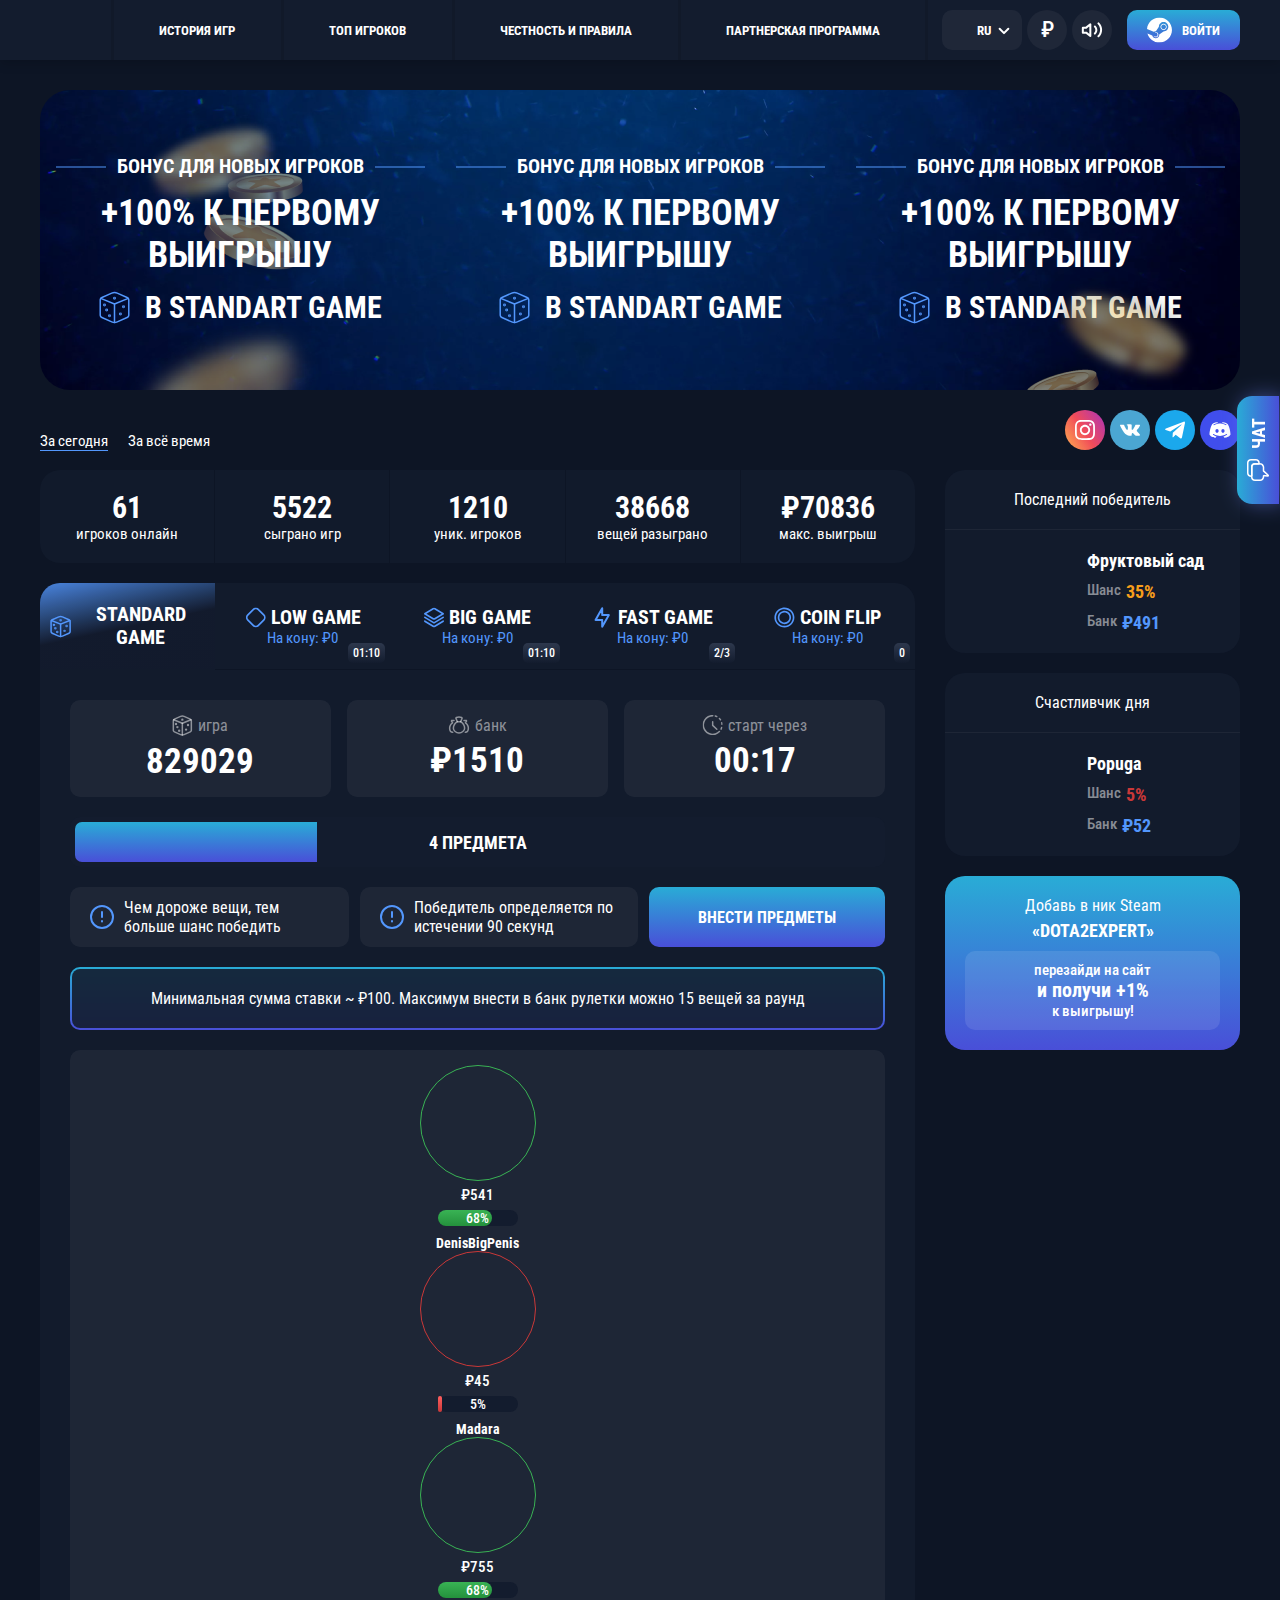
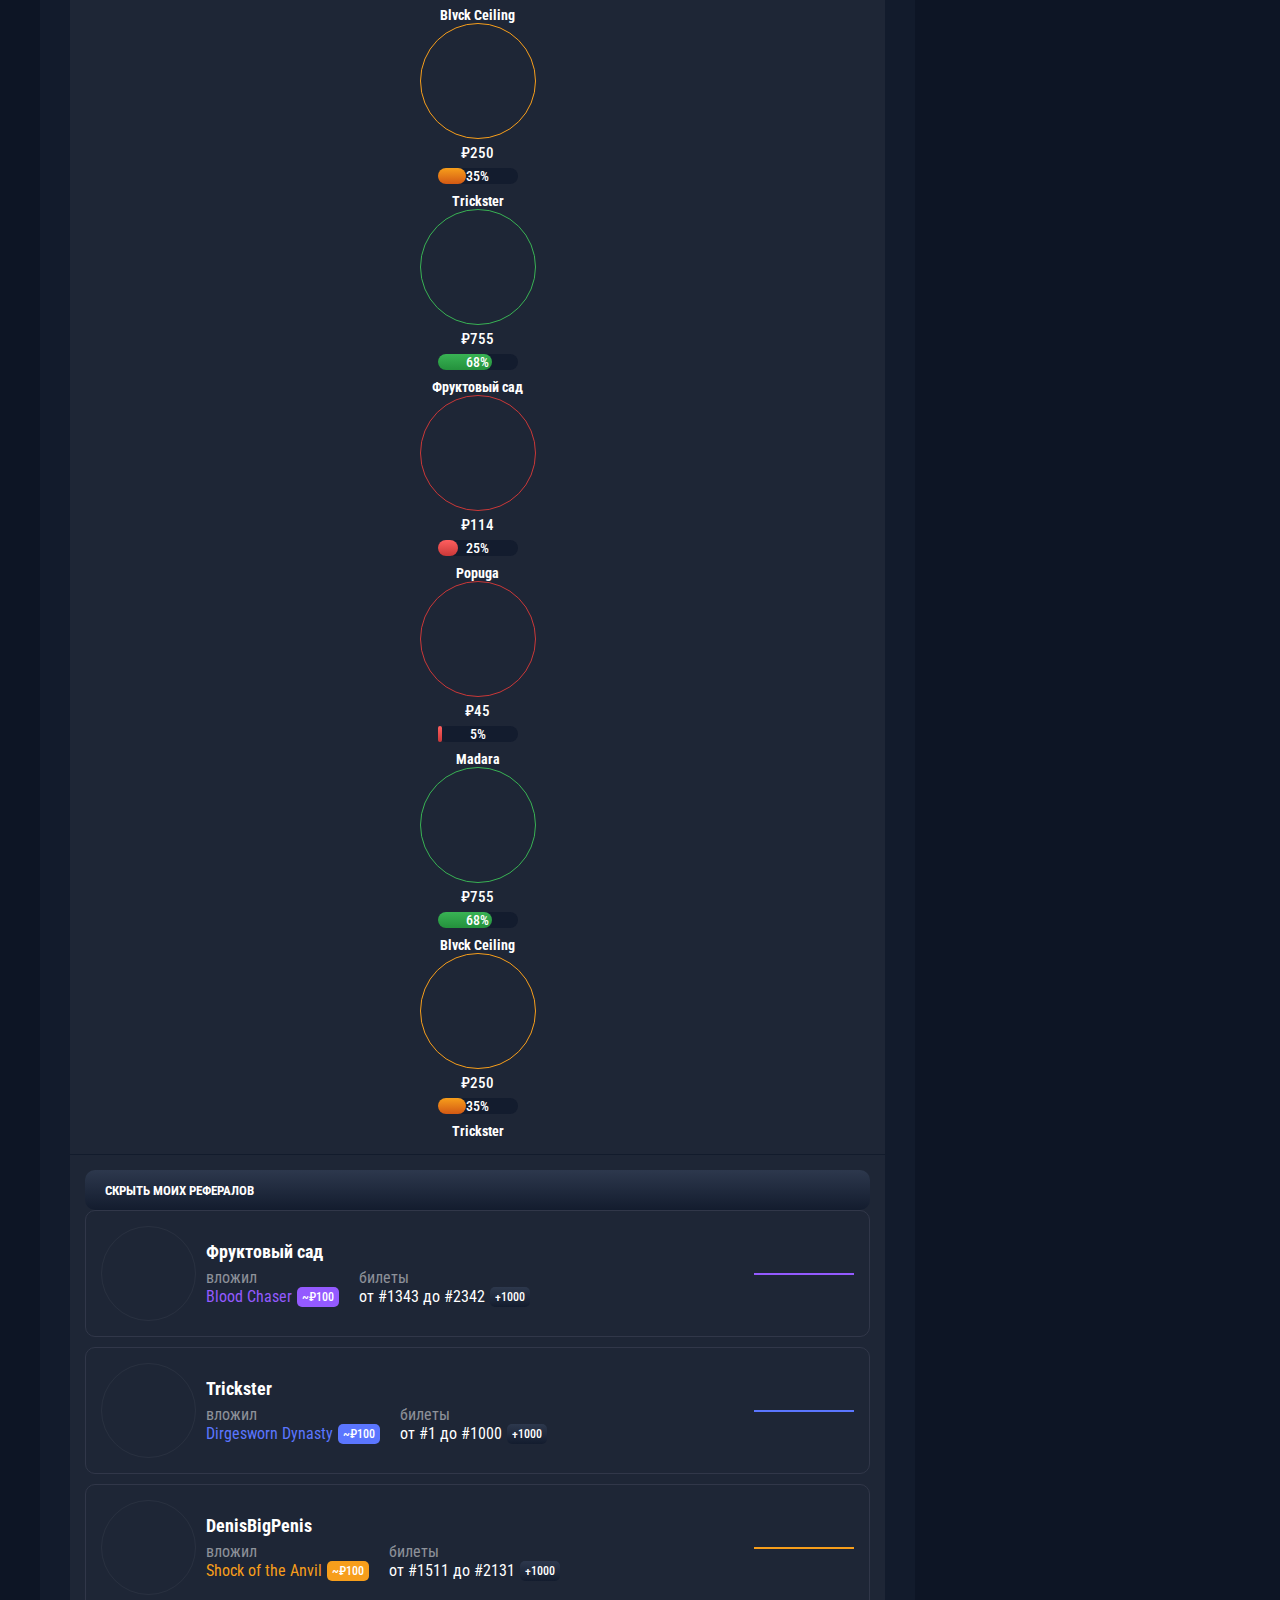
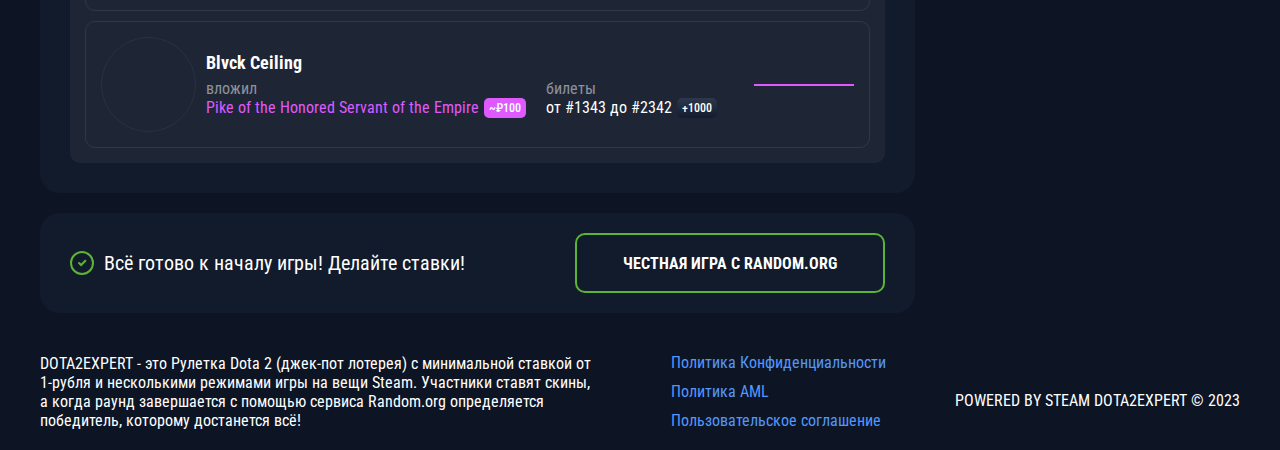
==== index.html @ d5e4cbaf "mobile version" ====
<!DOCTYPE html>
<html lang="en">
  <head>
    <meta charset="utf-8" />
    <meta name="viewport" content="width=device-width, initial-scale=1" />
    <title></title>
    <link rel="stylesheet" href="css/slick.css">
    <link rel="stylesheet" href="css/all.css">
    <script src="https://code.jquery.com/jquery-3.6.3.min.js"></script>
    <script src="js/util.js"></script>
    <script src="js/slick.min.js"></script>
    <script src="js/jquery.scrollbar.js"></script>
    <script src="js/bootstrap.modal.js"></script>
    <script src="js/main.js"></script>
  </head>
  <body>
  <header class="header">
    <div class="container">
      <button class="btn btn-burger">
        <svg class="line" width="24" height="24" viewBox="0 0 24 24" fill="none" xmlns="http://www.w3.org/2000/svg">
          <path d="M3 5H21.07" stroke="white" stroke-width="2" stroke-linecap="round" stroke-linejoin="round"/>
          <path d="M3 12H21.07" stroke="white" stroke-width="2" stroke-linecap="round" stroke-linejoin="round"/>
          <path d="M3 19H21.07" stroke="white" stroke-width="2" stroke-linecap="round" stroke-linejoin="round"/>
        </svg>
        <svg class="close" width="24" height="24" viewBox="0 0 24 24" fill="none" xmlns="http://www.w3.org/2000/svg">
          <path d="M6 6L18.7742 18.7742" stroke="#5397FD" stroke-width="2" stroke-linecap="round" stroke-linejoin="round"/>
          <path d="M6 18.7742L18.7742 5.99998" stroke="#5397FD" stroke-width="2" stroke-linecap="round" stroke-linejoin="round"/>
        </svg>
      </button>
      <a href="#" class="logo"><img src="image/logo.png" alt=""></a>
      <div class="nav-box">
        <ul class="nav">
          <li>
            <a href="history.html">
            <span>
              История игр
            </span>
            </a>
          </li>
          <li>
            <a href="top-users.html">
            <span>
              Топ игроков
            </span>
            </a>
          </li>
          <li>
            <a href="#">
            <span>
              Честность и Правила
            </span>
            </a>
          </li>
          <li>
            <a href="#">
            <span>
              Партнерская программа
            </span>
            </a>
          </li>
        </ul>
        <div class="control-box">
          <div class="drop-lang">
            <a href="#">
            <span class="lang">
              <img src="image/flag-ru.png" alt="">
            </span>
              RU
              <svg width="16" height="16" viewBox="0 0 16 16" fill="none" xmlns="http://www.w3.org/2000/svg">
                <path d="M12.3289 6.75L7.97694 11.102L3.62495 6.75" stroke="white" stroke-width="2" stroke-linecap="round" stroke-linejoin="round"/>
              </svg>
            </a>
            <ul class="lang-list">
              <li><a href="#"><img src="image/flag-en.png" alt=""></a></li>
              <li><a href="#"><img src="image/flag-pr.png" alt=""></a></li>
              <li><a href="#"><img src="image/flag-gm.png" alt=""></a></li>
              <li><a href="#"><img src="image/flag-ch.png" alt=""></a></li>
            </ul>
          </div>
          <div class="currency-box">
            <button class="btn btn-control-head currency-btn">
              ₽
            </button>
            <ul class="currency-list">
              <li>
                <button class="btn btn-control-head currency-btn">
                  $
                </button>
              </li>
              <li>
                <button class="btn btn-control-head currency-btn">
                  €
                </button>
              </li>
            </ul>
          </div>
          <button class="btn btn-control-head sound-btn">
            <svg class="off" width="22" height="20" viewBox="0 0 22 20" fill="none" xmlns="http://www.w3.org/2000/svg">
              <path d="M1.45459 7.49996H4.78792L8.95459 4.16663V15.8333L4.78792 12.5H1.45459V7.49996Z" stroke="white" stroke-width="2" stroke-linecap="round" stroke-linejoin="round"/>
              <path d="M13.1211 7.5L18.4244 12.8033" stroke="white" stroke-width="2" stroke-linecap="round" stroke-linejoin="round"/>
              <path d="M13.1211 12.8033L18.4244 7.50004" stroke="white" stroke-width="2" stroke-linecap="round" stroke-linejoin="round"/>
            </svg>
            <svg class="on" width="22" height="20" viewBox="0 0 22 20" fill="none" xmlns="http://www.w3.org/2000/svg">
              <path d="M1.83325 7.63936H5.16659L9.33325 4.30603V15.9727L5.16659 12.6394H1.83325V7.63936Z" stroke="white" stroke-width="2" stroke-linecap="round" stroke-linejoin="round"/>
              <path d="M17.4184 3.33334C18.2696 4.18454 18.9448 5.19507 19.4055 6.30722C19.8662 7.41937 20.1033 8.61136 20.1033 9.81515C20.1033 11.0189 19.8662 12.2109 19.4055 13.3231C18.9448 14.4352 18.2696 15.4458 17.4184 16.297" stroke="white" stroke-width="2" stroke-linecap="round"/>
              <path d="M13.8624 6.50269C14.3267 6.96698 14.695 7.51817 14.9463 8.1248C15.1976 8.73143 15.3269 9.38161 15.3269 10.0382C15.3269 10.6948 15.1976 11.345 14.9463 11.9516C14.695 12.5583 14.3267 13.1095 13.8624 13.5738" stroke="white" stroke-width="2" stroke-linecap="round"/>
            </svg>
          </button>
        </div>
        <div class="nav-bottom">
          <div class="panel-bar">
            <ul class="social">
              <li>
                <a href="#" class="btn btn-ico insta">
                  <svg width="20" height="20" viewBox="0 0 20 20" fill="none" xmlns="http://www.w3.org/2000/svg">
                    <g clip-path="url(#clip0_1_127)">
                      <path d="M10.0034 4.86499C7.16757 4.86499 4.87173 7.16332 4.87173 9.99666C4.87173 12.8325 7.17007 15.1283 10.0034 15.1283C12.8392 15.1283 15.1351 12.83 15.1351 9.99666C15.1351 7.16082 12.8367 4.86499 10.0034 4.86499ZM10.0034 13.3275C8.16257 13.3275 6.67257 11.8367 6.67257 9.99666C6.67257 8.15666 8.1634 6.66582 10.0034 6.66582C11.8434 6.66582 13.3342 8.15666 13.3342 9.99666C13.3351 11.8367 11.8442 13.3275 10.0034 13.3275Z" fill="white"></path>
                      <path d="M14.1229 0.064348C12.2829 -0.0214852 7.72538 -0.0173186 5.88371 0.064348C4.26538 0.140181 2.83788 0.531014 1.68705 1.68185C-0.236285 3.60518 0.00954851 6.19684 0.00954851 9.99767C0.00954851 13.8877 -0.207118 16.4193 1.68705 18.3135C3.61788 20.2435 6.24705 19.991 10.0029 19.991C13.8562 19.991 15.1862 19.9935 16.5487 19.466C18.4012 18.7468 19.7995 17.091 19.9362 14.1168C20.0229 12.276 20.0179 7.71934 19.9362 5.87768C19.7712 2.36685 17.887 0.237681 14.1229 0.064348ZM17.0354 17.041C15.7745 18.3018 14.0254 18.1893 9.97871 18.1893C5.81205 18.1893 4.14121 18.251 2.92205 17.0285C1.51788 15.631 1.77205 13.3868 1.77205 9.98434C1.77205 5.38018 1.29955 2.06435 5.92038 1.82768C6.98205 1.79018 7.29455 1.77768 9.96705 1.77768L10.0045 1.80268C14.4454 1.80268 17.9295 1.33768 18.1387 5.95768C18.1862 7.01184 18.197 7.32851 18.197 9.99684C18.1962 14.1152 18.2745 15.796 17.0354 17.041Z" fill="white"></path>
                      <path d="M15.3385 5.86165C16.0008 5.86165 16.5376 5.32476 16.5376 4.66248C16.5376 4.0002 16.0008 3.46332 15.3385 3.46332C14.6762 3.46332 14.1393 4.0002 14.1393 4.66248C14.1393 5.32476 14.6762 5.86165 15.3385 5.86165Z" fill="white"></path>
                    </g>
                    <defs>
                      <clipPath id="clip0_1_127">
                        <rect width="20" height="20" fill="white"></rect>
                      </clipPath>
                    </defs>
                  </svg>
                </a>
              </li>
              <li>
                <a href="#" class="btn btn-ico vk">
                  <svg width="20" height="12" viewBox="0 0 20 12" fill="none" xmlns="http://www.w3.org/2000/svg">
                    <path d="M19.8939 10.5998C19.8697 10.5476 19.8471 10.5043 19.8262 10.4697C19.4792 9.84471 18.8161 9.07762 17.8372 8.16818L17.8166 8.14735L17.8062 8.13714L17.7957 8.12667H17.7852C17.341 7.70319 17.0597 7.41845 16.9419 7.27267C16.7263 6.99497 16.678 6.71387 16.7959 6.42906C16.8791 6.21387 17.1917 5.75943 17.733 5.0651C18.0178 4.69713 18.2433 4.40222 18.4098 4.18002C19.6109 2.58326 20.1316 1.56291 19.9719 1.11856L19.9098 1.01473C19.8681 0.952213 19.7606 0.895024 19.5872 0.842869C19.4134 0.790822 19.1914 0.782215 18.9206 0.816901L15.9216 0.837617C15.8731 0.820402 15.8037 0.822006 15.7133 0.842869C15.623 0.863731 15.5779 0.874199 15.5779 0.874199L15.5257 0.900276L15.4843 0.931606C15.4495 0.952322 15.4114 0.988759 15.3697 1.04084C15.3282 1.09274 15.2935 1.15365 15.2658 1.22306C14.9393 2.06305 14.5681 2.84404 14.1515 3.56597C13.8946 3.99646 13.6587 4.36954 13.4432 4.68542C13.2281 5.0012 13.0476 5.23386 12.9019 5.383C12.756 5.53228 12.6244 5.65187 12.5061 5.74221C12.388 5.83259 12.2979 5.87078 12.2355 5.85681C12.173 5.84284 12.1141 5.82898 12.0583 5.81512C11.9612 5.75261 11.883 5.66759 11.8241 5.56C11.765 5.4524 11.7252 5.31698 11.7043 5.15384C11.6836 4.99059 11.6714 4.85017 11.6679 4.73211C11.6646 4.61419 11.6661 4.4474 11.6732 4.23222C11.6804 4.01692 11.6836 3.87125 11.6836 3.79488C11.6836 3.53103 11.6888 3.24469 11.6991 2.93577C11.7096 2.62685 11.7181 2.38208 11.7252 2.20176C11.7323 2.02126 11.7356 1.83029 11.7356 1.62896C11.7356 1.42763 11.7233 1.26974 11.6991 1.15515C11.6752 1.0407 11.6384 0.9296 11.59 0.821897C11.5413 0.714303 11.4701 0.631073 11.3766 0.571988C11.2829 0.512975 11.1664 0.466145 11.0277 0.43135C10.6598 0.348083 10.1912 0.30304 9.62183 0.296037C8.33067 0.282178 7.50103 0.365554 7.1331 0.546056C6.98732 0.62232 6.8554 0.726521 6.73745 0.858333C6.61245 1.01112 6.59502 1.09449 6.68525 1.10821C7.10184 1.17061 7.39676 1.31989 7.57033 1.5559L7.63288 1.68097C7.68153 1.7712 7.73012 1.93095 7.77873 2.16C7.82728 2.38905 7.85861 2.64242 7.87239 2.91997C7.90704 3.42683 7.90704 3.86071 7.87239 4.22164C7.83764 4.58272 7.80481 4.86381 7.77348 5.06514C7.74215 5.26647 7.69532 5.42961 7.63288 5.55453C7.57033 5.67948 7.52872 5.75585 7.50785 5.78357C7.48703 5.81129 7.46967 5.82876 7.45588 5.83562C7.36565 5.87019 7.2718 5.88781 7.17468 5.88781C7.0774 5.88781 6.95945 5.83916 6.82064 5.74192C6.68186 5.64469 6.53783 5.51112 6.38855 5.34102C6.23927 5.17087 6.07091 4.93311 5.88341 4.62769C5.69605 4.32227 5.50165 3.9613 5.30032 3.54478L5.13375 3.24272C5.02962 3.04839 4.88738 2.76544 4.70688 2.39411C4.52627 2.02264 4.36663 1.66332 4.22785 1.31621C4.17237 1.17043 4.08904 1.05944 3.97798 0.983069L3.92586 0.951739C3.89121 0.92402 3.83559 0.894586 3.75929 0.86322C3.68288 0.83189 3.60315 0.809423 3.51977 0.7956L0.66657 0.816317C0.37501 0.816317 0.177183 0.882368 0.0730178 1.01429L0.0313298 1.07669C0.0105041 1.11145 0 1.16696 0 1.24337C0 1.31975 0.0208258 1.41348 0.0625138 1.52447C0.479029 2.50339 0.93198 3.44748 1.42137 4.35688C1.91075 5.26628 2.33602 5.99883 2.69692 6.55387C3.05789 7.10931 3.42582 7.63353 3.80072 8.12627C4.17562 8.61919 4.42378 8.93508 4.5452 9.07386C4.66676 9.21289 4.76224 9.31684 4.83165 9.38625L5.09203 9.63612C5.25863 9.80276 5.50329 10.0023 5.82611 10.2349C6.149 10.4675 6.50646 10.6966 6.89869 10.9224C7.29099 11.1478 7.74737 11.3318 8.26808 11.474C8.78873 11.6165 9.29548 11.6736 9.7884 11.646H10.9859C11.2288 11.6251 11.4128 11.5487 11.5379 11.4169L11.5793 11.3647C11.6072 11.3233 11.6333 11.2589 11.6573 11.1723C11.6817 11.0855 11.6938 10.9899 11.6938 10.8859C11.6867 10.5875 11.7094 10.3185 11.7613 10.079C11.8132 9.8396 11.8724 9.6591 11.9386 9.53753C12.0047 9.41608 12.0793 9.31359 12.1624 9.23051C12.2456 9.14724 12.3049 9.0968 12.3397 9.07944C12.3743 9.06197 12.4019 9.05012 12.4227 9.04301C12.5893 8.98749 12.7854 9.04125 13.0112 9.20454C13.2369 9.36768 13.4485 9.56912 13.6465 9.80853C13.8444 10.0481 14.0821 10.317 14.3597 10.6154C14.6375 10.914 14.8804 11.1359 15.0886 11.2819L15.2968 11.4069C15.4358 11.4903 15.6163 11.5666 15.8385 11.6361C16.0603 11.7054 16.2546 11.7228 16.4215 11.6881L19.0872 11.6465C19.3508 11.6465 19.556 11.6029 19.7015 11.5162C19.8473 11.4295 19.9339 11.3339 19.9619 11.2299C19.9897 11.1258 19.9912 11.0077 19.9672 10.8757C19.9425 10.744 19.9181 10.6519 19.8939 10.5998Z" fill="white"></path>
                  </svg>
                </a>
              </li>
              <li>
                <a href="#" class="btn btn-ico tg">
                  <svg width="20" height="18" viewBox="0 0 20 18" fill="none" xmlns="http://www.w3.org/2000/svg">
                    <path d="M19.9427 2.13516C20.2107 0.884258 19.4959 0.39283 18.6918 0.705557L0.911028 7.54086C-0.295203 8.03229 -0.250528 8.70242 0.732327 9.01515L5.24452 10.4001L15.7879 3.78815C16.2793 3.43074 16.7707 3.65412 16.3686 3.96685L7.83568 11.651L7.52296 16.3419C8.01439 16.3419 8.19309 16.1632 8.46114 15.8951L10.6502 13.7507L15.2518 17.146C16.1006 17.6375 16.726 17.3694 16.9494 16.3866L19.9427 2.13516Z" fill="white"></path>
                  </svg>
                </a>
              </li>
              <li>
                <a href="#" class="btn btn-ico dc">
                  <svg width="22" height="16" viewBox="0 0 22 16" fill="none" xmlns="http://www.w3.org/2000/svg">
                    <path d="M18.5897 1.96025C16.7727 0.497551 13.898 0.24966 13.7747 0.240986C13.6811 0.233276 13.5874 0.254885 13.5066 0.302818C13.4257 0.350751 13.3618 0.422635 13.3237 0.508508C13.2689 0.631869 13.2223 0.758761 13.1845 0.888334C14.3865 1.09149 15.8629 1.50007 17.1987 2.32912C17.2496 2.36074 17.2938 2.40209 17.3288 2.45081C17.3638 2.49953 17.3888 2.55466 17.4025 2.61305C17.4162 2.67145 17.4182 2.73196 17.4085 2.79115C17.3988 2.85033 17.3775 2.90702 17.3459 2.95797C17.3143 3.00893 17.2729 3.05316 17.2242 3.08814C17.1755 3.12312 17.1203 3.14816 17.0619 3.16183C17.0035 3.1755 16.943 3.17754 16.8839 3.16782C16.8247 3.1581 16.768 3.13683 16.717 3.1052C14.4207 1.67949 11.5528 1.60872 11 1.60872C10.4476 1.60872 7.57791 1.67994 5.28298 3.10475C5.23202 3.13637 5.17533 3.15765 5.11615 3.16736C5.05697 3.17708 4.99645 3.17504 4.93806 3.16137C4.82012 3.13376 4.71799 3.06043 4.65412 2.95752C4.59025 2.8546 4.56988 2.73053 4.59749 2.6126C4.6251 2.49466 4.69843 2.39253 4.80135 2.32866C6.13713 1.5019 7.61352 1.09149 8.81554 0.890159C8.74615 0.663725 8.68315 0.520834 8.67859 0.508508C8.6406 0.422028 8.5764 0.349674 8.49505 0.301669C8.4137 0.253664 8.31933 0.232436 8.22526 0.240986C8.102 0.250116 5.22728 0.497551 3.38522 1.97988C2.42424 2.86918 0.5 8.06942 0.5 12.5652C0.5 12.6456 0.521456 12.7223 0.560717 12.7917C1.88737 15.1245 5.50941 15.734 6.3348 15.7609H6.34896C6.42099 15.7611 6.49204 15.7442 6.55631 15.7117C6.62058 15.6792 6.67624 15.6319 6.71874 15.5737L7.5528 14.4251C5.30078 13.844 4.15035 12.856 4.08461 12.7972C3.9938 12.717 3.93855 12.6041 3.93102 12.4832C3.92348 12.3623 3.96428 12.2434 4.04443 12.1526C4.12459 12.0617 4.23753 12.0065 4.35842 11.999C4.47931 11.9914 4.59824 12.0322 4.68904 12.1124C4.71552 12.1375 6.83424 13.9348 11 13.9348C15.1726 13.9348 17.2913 12.1302 17.3128 12.1124C17.4039 12.0328 17.5228 11.9926 17.6435 12.0007C17.7642 12.0087 17.8768 12.0643 17.9565 12.1553C17.9959 12.2001 18.0262 12.2523 18.0455 12.3088C18.0648 12.3654 18.0727 12.4251 18.0689 12.4847C18.0651 12.5443 18.0496 12.6026 18.0232 12.6562C17.9969 12.7098 17.9602 12.7577 17.9154 12.7972C17.8497 12.856 16.6992 13.844 14.4472 14.4251L15.2817 15.5737C15.3242 15.6318 15.3798 15.6791 15.4439 15.7116C15.5081 15.7441 15.5791 15.761 15.651 15.7609H15.6647C16.491 15.734 20.1126 15.124 21.4397 12.7917C21.4785 12.7223 21.5 12.6456 21.5 12.5652C21.5 8.06942 19.5758 2.86964 18.5897 1.96025ZM8.03261 10.7392C7.1497 10.7392 6.43478 9.92198 6.43478 8.91307C6.43478 7.90416 7.1497 7.08699 8.03261 7.08699C8.91552 7.08699 9.63043 7.90416 9.63043 8.91307C9.63043 9.92198 8.91552 10.7392 8.03261 10.7392ZM13.9674 10.7392C13.0845 10.7392 12.3696 9.92198 12.3696 8.91307C12.3696 7.90416 13.0845 7.08699 13.9674 7.08699C14.8503 7.08699 15.5652 7.90416 15.5652 8.91307C15.5652 9.92198 14.8503 10.7392 13.9674 10.7392Z" fill="white"></path>
                  </svg>
                </a>
              </li>
            </ul>
          </div>
          <button class="btn btn-primary btn-support">
            <span class="ico">
              <img src="image/img-support.png" alt="">
            </span>
            <span class="text">
              <strong>Support 24/7</strong>
              <span>Мы всегда поможем</span>
            </span>
          </button>
        </div>
        <span class="close">
          <svg width="24" height="24" viewBox="0 0 24 24" fill="none" xmlns="http://www.w3.org/2000/svg">
            <g>
            <path d="M6 6.00003L18.7742 18.7742" stroke="white" stroke-width="2" stroke-linecap="round" stroke-linejoin="round"/>
            <path d="M6 18.7742L18.7742 6.00001" stroke="white" stroke-width="2" stroke-linecap="round" stroke-linejoin="round"/>
            </g>
            </svg>
        </span>
      </div>
      <div class="profile-holder">
        <button class="btn btn-primary btn-small">
          <svg width="25" height="26" viewBox="0 0 25 26" fill="none" xmlns="http://www.w3.org/2000/svg">
            <g clip-path="url(#clip0_1_62)">
              <path d="M14.2517 9.77419C14.2517 8.47086 15.3083 7.41419 16.6108 7.41419C17.9133 7.41419 18.97 8.47086 18.97 9.77336C18.97 11.0767 17.9142 12.1325 16.6108 12.1325C16.6108 12.1325 16.6108 12.1325 16.61 12.1325C15.3075 12.1325 14.2517 11.0767 14.2517 9.77419C14.2517 9.77419 14.2508 9.77419 14.2508 9.77336L14.2517 9.77419ZM19.7425 9.77919C19.7425 8.04502 18.3367 6.63919 16.6025 6.63919C14.8683 6.63919 13.4625 8.04502 13.4625 9.77919C13.4625 11.5134 14.8683 12.9192 16.6025 12.9192C18.3358 12.9167 19.74 11.5117 19.7425 9.77919ZM7.85584 19.4667L6.32167 18.8317C6.75834 19.73 7.66417 20.3384 8.71167 20.3384C9.80917 20.3384 10.7517 19.6709 11.1533 18.7192L11.16 18.7017C11.2892 18.4 11.365 18.0484 11.365 17.68C11.365 16.2159 10.1783 15.0292 8.71417 15.0292C8.37667 15.0292 8.05417 15.0925 7.75751 15.2067L7.77584 15.2009L9.36167 15.8567C10.0717 16.16 10.5608 16.8534 10.5608 17.66C10.5608 18.74 9.68501 19.6159 8.60501 19.6159C8.33501 19.6159 8.07834 19.5609 7.84417 19.4625L7.85667 19.4675L7.85584 19.4667ZM12.4783 0.503357C5.93084 0.50419 0.560839 5.54169 0.0300058 11.9517L0.0266724 11.9967L6.72501 14.765C7.28167 14.38 7.97084 14.1509 8.71417 14.1509C8.71501 14.1509 8.71584 14.1509 8.71584 14.1509C8.78167 14.1509 8.84584 14.155 8.91167 14.1575L11.8908 9.84419V9.78252C11.8933 7.18252 14.0017 5.07586 16.6017 5.07586C19.2033 5.07586 21.3125 7.18502 21.3125 9.78669C21.3125 12.3884 19.2033 14.4975 16.6017 14.4975H16.4925L12.2475 17.5292C12.2475 17.5834 12.2517 17.6384 12.2517 17.695C12.2517 17.6959 12.2517 17.6967 12.2517 17.6975C12.2517 19.6492 10.6692 21.2317 8.71751 21.2317C7.01167 21.2317 5.58751 20.0225 5.25667 18.415L5.25251 18.3925L0.456672 16.4067C1.99084 21.6942 6.79084 25.4942 12.4775 25.4942C19.3783 25.4942 24.9725 19.9 24.9725 12.9992C24.9725 6.09836 19.3783 0.50419 12.4775 0.50419L12.4783 0.503357Z" fill="white"/>
            </g>
            <defs>
              <clipPath id="clip0_1_62">
                <rect width="25" height="25" fill="white" transform="translate(0 0.5)"/>
              </clipPath>
            </defs>
          </svg>
          войти
        </button>
      </div>
    </div>
  </header>

  <div class="wrapper">
    <div class="container">
      <div class="banner">
        <div class="slide">
          <a href="#">
            <span class="name">бонус для новых игроков</span>
            <span class="title">+100% к первому выигрышу</span>
            <span class="game">
            <svg width="31" height="33" viewBox="0 0 31 33" fill="none" xmlns="http://www.w3.org/2000/svg">
            <path d="M15.5001 12.9311V31.5001" stroke="#5397FD" stroke-width="1.5" stroke-linecap="round" stroke-linejoin="round"/>
            <path d="M1.73999 7.42676L15.5001 12.9308L29.2602 7.42676" stroke="#5397FD" stroke-width="1.5" stroke-linecap="round" stroke-linejoin="round"/>
            <path d="M12.7671 30.9191C13.6273 31.3021 14.5584 31.5 15.5001 31.5C16.4417 31.5 17.3728 31.3021 18.233 30.9191L28.087 26.5387C28.5921 26.3144 29.0213 25.9481 29.3224 25.4848C29.6237 25.0212 29.7839 24.4803 29.7839 23.9276V9.07241C29.7839 8.51972 29.6237 7.97884 29.3224 7.51528C29.0213 7.05191 28.5921 6.68567 28.087 6.46132L18.233 2.08093C17.3728 1.69792 16.4417 1.5 15.5001 1.5C14.5584 1.5 13.6273 1.69792 12.7671 2.08093L2.91313 6.45561C2.40679 6.68053 1.97681 7.04791 1.67553 7.5128C1.37424 7.97769 1.21465 8.52029 1.2162 9.07431V23.9295C1.21613 24.4822 1.37641 25.0231 1.67761 25.4867C1.97881 25.95 2.40799 26.3163 2.91313 26.5406L12.7671 30.9191Z" stroke="#5397FD" stroke-width="1.5" stroke-linecap="round" stroke-linejoin="round"/>
            <path d="M5.5013 14.7727C5.10686 14.7727 4.78711 14.453 4.78711 14.0586C4.78711 13.6641 5.10686 13.3444 5.5013 13.3444" stroke="#5397FD" stroke-width="1.5"/>
            <path d="M5.50146 14.7727C5.89591 14.7727 6.21566 14.453 6.21566 14.0586C6.21566 13.6641 5.89591 13.3444 5.50146 13.3444" stroke="#5397FD" stroke-width="1.5"/>
            <path d="M7.64376 19.7796C7.24931 19.7796 6.92957 19.4598 6.92957 19.0654C6.92957 18.671 7.24931 18.3512 7.64376 18.3512" stroke="#5397FD" stroke-width="1.5"/>
            <path d="M7.64368 19.7796C8.0381 19.7796 8.35787 19.4598 8.35787 19.0654C8.35787 18.671 8.0381 18.3512 7.64368 18.3512" stroke="#5397FD" stroke-width="1.5"/>
            <path d="M10.5007 25.4855C10.1062 25.4855 9.7865 25.1657 9.7865 24.7713C9.7865 24.3769 10.1062 24.0571 10.5007 24.0571" stroke="#5397FD" stroke-width="1.5"/>
            <path d="M10.5006 25.4855C10.8951 25.4855 11.2148 25.1657 11.2148 24.7713C11.2148 24.3769 10.8951 24.0571 10.5006 24.0571" stroke="#5397FD" stroke-width="1.5"/>
            <path d="M21.4307 23.7467C21.0363 23.7467 20.7166 23.427 20.7166 23.0326C20.7166 22.6381 21.0363 22.3184 21.4307 22.3184" stroke="#5397FD" stroke-width="1.5"/>
            <path d="M21.4307 23.7467C21.8251 23.7467 22.1449 23.427 22.1449 23.0326C22.1449 22.6381 21.8251 22.3184 21.4307 22.3184" stroke="#5397FD" stroke-width="1.5"/>
            <path d="M24.5046 16.3952C24.1102 16.3952 23.7904 16.0755 23.7904 15.6811C23.7904 15.2866 24.1102 14.9669 24.5046 14.9669" stroke="#5397FD" stroke-width="1.5"/>
            <path d="M24.5046 16.3952C24.8991 16.3952 25.2188 16.0755 25.2188 15.6811C25.2188 15.2866 24.8991 14.9669 24.5046 14.9669" stroke="#5397FD" stroke-width="1.5"/>
            <path d="M15.5001 7.95262C15.1056 7.95262 14.7859 7.63285 14.7859 7.23842C14.7859 6.844 15.1056 6.52423 15.5001 6.52423" stroke="#5397FD" stroke-width="1.5"/>
            <path d="M15.5001 7.95268C15.8945 7.95268 16.2143 7.63291 16.2143 7.23848C16.2143 6.84406 15.8945 6.52429 15.5001 6.52429" stroke="#5397FD" stroke-width="1.5"/>
            </svg>
            в standart game
          </span>
          </a>
        </div>
        <div class="slide">
          <a href="#">
            <span class="name">бонус для новых игроков</span>
            <span class="title">+100% к первому выигрышу</span>
            <span class="game">
            <svg width="31" height="33" viewBox="0 0 31 33" fill="none" xmlns="http://www.w3.org/2000/svg">
            <path d="M15.5001 12.9311V31.5001" stroke="#5397FD" stroke-width="1.5" stroke-linecap="round" stroke-linejoin="round"/>
            <path d="M1.73999 7.42676L15.5001 12.9308L29.2602 7.42676" stroke="#5397FD" stroke-width="1.5" stroke-linecap="round" stroke-linejoin="round"/>
            <path d="M12.7671 30.9191C13.6273 31.3021 14.5584 31.5 15.5001 31.5C16.4417 31.5 17.3728 31.3021 18.233 30.9191L28.087 26.5387C28.5921 26.3144 29.0213 25.9481 29.3224 25.4848C29.6237 25.0212 29.7839 24.4803 29.7839 23.9276V9.07241C29.7839 8.51972 29.6237 7.97884 29.3224 7.51528C29.0213 7.05191 28.5921 6.68567 28.087 6.46132L18.233 2.08093C17.3728 1.69792 16.4417 1.5 15.5001 1.5C14.5584 1.5 13.6273 1.69792 12.7671 2.08093L2.91313 6.45561C2.40679 6.68053 1.97681 7.04791 1.67553 7.5128C1.37424 7.97769 1.21465 8.52029 1.2162 9.07431V23.9295C1.21613 24.4822 1.37641 25.0231 1.67761 25.4867C1.97881 25.95 2.40799 26.3163 2.91313 26.5406L12.7671 30.9191Z" stroke="#5397FD" stroke-width="1.5" stroke-linecap="round" stroke-linejoin="round"/>
            <path d="M5.5013 14.7727C5.10686 14.7727 4.78711 14.453 4.78711 14.0586C4.78711 13.6641 5.10686 13.3444 5.5013 13.3444" stroke="#5397FD" stroke-width="1.5"/>
            <path d="M5.50146 14.7727C5.89591 14.7727 6.21566 14.453 6.21566 14.0586C6.21566 13.6641 5.89591 13.3444 5.50146 13.3444" stroke="#5397FD" stroke-width="1.5"/>
            <path d="M7.64376 19.7796C7.24931 19.7796 6.92957 19.4598 6.92957 19.0654C6.92957 18.671 7.24931 18.3512 7.64376 18.3512" stroke="#5397FD" stroke-width="1.5"/>
            <path d="M7.64368 19.7796C8.0381 19.7796 8.35787 19.4598 8.35787 19.0654C8.35787 18.671 8.0381 18.3512 7.64368 18.3512" stroke="#5397FD" stroke-width="1.5"/>
            <path d="M10.5007 25.4855C10.1062 25.4855 9.7865 25.1657 9.7865 24.7713C9.7865 24.3769 10.1062 24.0571 10.5007 24.0571" stroke="#5397FD" stroke-width="1.5"/>
            <path d="M10.5006 25.4855C10.8951 25.4855 11.2148 25.1657 11.2148 24.7713C11.2148 24.3769 10.8951 24.0571 10.5006 24.0571" stroke="#5397FD" stroke-width="1.5"/>
            <path d="M21.4307 23.7467C21.0363 23.7467 20.7166 23.427 20.7166 23.0326C20.7166 22.6381 21.0363 22.3184 21.4307 22.3184" stroke="#5397FD" stroke-width="1.5"/>
            <path d="M21.4307 23.7467C21.8251 23.7467 22.1449 23.427 22.1449 23.0326C22.1449 22.6381 21.8251 22.3184 21.4307 22.3184" stroke="#5397FD" stroke-width="1.5"/>
            <path d="M24.5046 16.3952C24.1102 16.3952 23.7904 16.0755 23.7904 15.6811C23.7904 15.2866 24.1102 14.9669 24.5046 14.9669" stroke="#5397FD" stroke-width="1.5"/>
            <path d="M24.5046 16.3952C24.8991 16.3952 25.2188 16.0755 25.2188 15.6811C25.2188 15.2866 24.8991 14.9669 24.5046 14.9669" stroke="#5397FD" stroke-width="1.5"/>
            <path d="M15.5001 7.95262C15.1056 7.95262 14.7859 7.63285 14.7859 7.23842C14.7859 6.844 15.1056 6.52423 15.5001 6.52423" stroke="#5397FD" stroke-width="1.5"/>
            <path d="M15.5001 7.95268C15.8945 7.95268 16.2143 7.63291 16.2143 7.23848C16.2143 6.84406 15.8945 6.52429 15.5001 6.52429" stroke="#5397FD" stroke-width="1.5"/>
            </svg>
            в standart game
          </span>
          </a>
        </div>
        <div class="slide">
          <a href="#">
            <span class="name">бонус для новых игроков</span>
            <span class="title">+100% к первому выигрышу</span>
            <span class="game">
            <svg width="31" height="33" viewBox="0 0 31 33" fill="none" xmlns="http://www.w3.org/2000/svg">
            <path d="M15.5001 12.9311V31.5001" stroke="#5397FD" stroke-width="1.5" stroke-linecap="round" stroke-linejoin="round"/>
            <path d="M1.73999 7.42676L15.5001 12.9308L29.2602 7.42676" stroke="#5397FD" stroke-width="1.5" stroke-linecap="round" stroke-linejoin="round"/>
            <path d="M12.7671 30.9191C13.6273 31.3021 14.5584 31.5 15.5001 31.5C16.4417 31.5 17.3728 31.3021 18.233 30.9191L28.087 26.5387C28.5921 26.3144 29.0213 25.9481 29.3224 25.4848C29.6237 25.0212 29.7839 24.4803 29.7839 23.9276V9.07241C29.7839 8.51972 29.6237 7.97884 29.3224 7.51528C29.0213 7.05191 28.5921 6.68567 28.087 6.46132L18.233 2.08093C17.3728 1.69792 16.4417 1.5 15.5001 1.5C14.5584 1.5 13.6273 1.69792 12.7671 2.08093L2.91313 6.45561C2.40679 6.68053 1.97681 7.04791 1.67553 7.5128C1.37424 7.97769 1.21465 8.52029 1.2162 9.07431V23.9295C1.21613 24.4822 1.37641 25.0231 1.67761 25.4867C1.97881 25.95 2.40799 26.3163 2.91313 26.5406L12.7671 30.9191Z" stroke="#5397FD" stroke-width="1.5" stroke-linecap="round" stroke-linejoin="round"/>
            <path d="M5.5013 14.7727C5.10686 14.7727 4.78711 14.453 4.78711 14.0586C4.78711 13.6641 5.10686 13.3444 5.5013 13.3444" stroke="#5397FD" stroke-width="1.5"/>
            <path d="M5.50146 14.7727C5.89591 14.7727 6.21566 14.453 6.21566 14.0586C6.21566 13.6641 5.89591 13.3444 5.50146 13.3444" stroke="#5397FD" stroke-width="1.5"/>
            <path d="M7.64376 19.7796C7.24931 19.7796 6.92957 19.4598 6.92957 19.0654C6.92957 18.671 7.24931 18.3512 7.64376 18.3512" stroke="#5397FD" stroke-width="1.5"/>
            <path d="M7.64368 19.7796C8.0381 19.7796 8.35787 19.4598 8.35787 19.0654C8.35787 18.671 8.0381 18.3512 7.64368 18.3512" stroke="#5397FD" stroke-width="1.5"/>
            <path d="M10.5007 25.4855C10.1062 25.4855 9.7865 25.1657 9.7865 24.7713C9.7865 24.3769 10.1062 24.0571 10.5007 24.0571" stroke="#5397FD" stroke-width="1.5"/>
            <path d="M10.5006 25.4855C10.8951 25.4855 11.2148 25.1657 11.2148 24.7713C11.2148 24.3769 10.8951 24.0571 10.5006 24.0571" stroke="#5397FD" stroke-width="1.5"/>
            <path d="M21.4307 23.7467C21.0363 23.7467 20.7166 23.427 20.7166 23.0326C20.7166 22.6381 21.0363 22.3184 21.4307 22.3184" stroke="#5397FD" stroke-width="1.5"/>
            <path d="M21.4307 23.7467C21.8251 23.7467 22.1449 23.427 22.1449 23.0326C22.1449 22.6381 21.8251 22.3184 21.4307 22.3184" stroke="#5397FD" stroke-width="1.5"/>
            <path d="M24.5046 16.3952C24.1102 16.3952 23.7904 16.0755 23.7904 15.6811C23.7904 15.2866 24.1102 14.9669 24.5046 14.9669" stroke="#5397FD" stroke-width="1.5"/>
            <path d="M24.5046 16.3952C24.8991 16.3952 25.2188 16.0755 25.2188 15.6811C25.2188 15.2866 24.8991 14.9669 24.5046 14.9669" stroke="#5397FD" stroke-width="1.5"/>
            <path d="M15.5001 7.95262C15.1056 7.95262 14.7859 7.63285 14.7859 7.23842C14.7859 6.844 15.1056 6.52423 15.5001 6.52423" stroke="#5397FD" stroke-width="1.5"/>
            <path d="M15.5001 7.95268C15.8945 7.95268 16.2143 7.63291 16.2143 7.23848C16.2143 6.84406 15.8945 6.52429 15.5001 6.52429" stroke="#5397FD" stroke-width="1.5"/>
            </svg>
            в standart game
          </span>
          </a>
        </div>
      </div>

      <div class="head-content">
        <div class="sort-links">
          <a href="#" class="link active">За сегодня</a>
          <a href="#" class="link">За всё время</a>
        </div>
        <div class="panel-bar">
          <ul class="social">
            <li>
              <a href="#" class="btn btn-ico insta">
                <svg width="20" height="20" viewBox="0 0 20 20" fill="none" xmlns="http://www.w3.org/2000/svg">
                  <g clip-path="url(#clip0_1_127)">
                    <path d="M10.0034 4.86499C7.16757 4.86499 4.87173 7.16332 4.87173 9.99666C4.87173 12.8325 7.17007 15.1283 10.0034 15.1283C12.8392 15.1283 15.1351 12.83 15.1351 9.99666C15.1351 7.16082 12.8367 4.86499 10.0034 4.86499ZM10.0034 13.3275C8.16257 13.3275 6.67257 11.8367 6.67257 9.99666C6.67257 8.15666 8.1634 6.66582 10.0034 6.66582C11.8434 6.66582 13.3342 8.15666 13.3342 9.99666C13.3351 11.8367 11.8442 13.3275 10.0034 13.3275Z" fill="white"/>
                    <path d="M14.1229 0.064348C12.2829 -0.0214852 7.72538 -0.0173186 5.88371 0.064348C4.26538 0.140181 2.83788 0.531014 1.68705 1.68185C-0.236285 3.60518 0.00954851 6.19684 0.00954851 9.99767C0.00954851 13.8877 -0.207118 16.4193 1.68705 18.3135C3.61788 20.2435 6.24705 19.991 10.0029 19.991C13.8562 19.991 15.1862 19.9935 16.5487 19.466C18.4012 18.7468 19.7995 17.091 19.9362 14.1168C20.0229 12.276 20.0179 7.71934 19.9362 5.87768C19.7712 2.36685 17.887 0.237681 14.1229 0.064348ZM17.0354 17.041C15.7745 18.3018 14.0254 18.1893 9.97871 18.1893C5.81205 18.1893 4.14121 18.251 2.92205 17.0285C1.51788 15.631 1.77205 13.3868 1.77205 9.98434C1.77205 5.38018 1.29955 2.06435 5.92038 1.82768C6.98205 1.79018 7.29455 1.77768 9.96705 1.77768L10.0045 1.80268C14.4454 1.80268 17.9295 1.33768 18.1387 5.95768C18.1862 7.01184 18.197 7.32851 18.197 9.99684C18.1962 14.1152 18.2745 15.796 17.0354 17.041Z" fill="white"/>
                    <path d="M15.3385 5.86165C16.0008 5.86165 16.5376 5.32476 16.5376 4.66248C16.5376 4.0002 16.0008 3.46332 15.3385 3.46332C14.6762 3.46332 14.1393 4.0002 14.1393 4.66248C14.1393 5.32476 14.6762 5.86165 15.3385 5.86165Z" fill="white"/>
                  </g>
                  <defs>
                    <clipPath id="clip0_1_127">
                      <rect width="20" height="20" fill="white"/>
                    </clipPath>
                  </defs>
                </svg>
              </a>
            </li>
            <li>
              <a href="#" class="btn btn-ico vk">
                <svg width="20" height="12" viewBox="0 0 20 12" fill="none" xmlns="http://www.w3.org/2000/svg">
                  <path d="M19.8939 10.5998C19.8697 10.5476 19.8471 10.5043 19.8262 10.4697C19.4792 9.84471 18.8161 9.07762 17.8372 8.16818L17.8166 8.14735L17.8062 8.13714L17.7957 8.12667H17.7852C17.341 7.70319 17.0597 7.41845 16.9419 7.27267C16.7263 6.99497 16.678 6.71387 16.7959 6.42906C16.8791 6.21387 17.1917 5.75943 17.733 5.0651C18.0178 4.69713 18.2433 4.40222 18.4098 4.18002C19.6109 2.58326 20.1316 1.56291 19.9719 1.11856L19.9098 1.01473C19.8681 0.952213 19.7606 0.895024 19.5872 0.842869C19.4134 0.790822 19.1914 0.782215 18.9206 0.816901L15.9216 0.837617C15.8731 0.820402 15.8037 0.822006 15.7133 0.842869C15.623 0.863731 15.5779 0.874199 15.5779 0.874199L15.5257 0.900276L15.4843 0.931606C15.4495 0.952322 15.4114 0.988759 15.3697 1.04084C15.3282 1.09274 15.2935 1.15365 15.2658 1.22306C14.9393 2.06305 14.5681 2.84404 14.1515 3.56597C13.8946 3.99646 13.6587 4.36954 13.4432 4.68542C13.2281 5.0012 13.0476 5.23386 12.9019 5.383C12.756 5.53228 12.6244 5.65187 12.5061 5.74221C12.388 5.83259 12.2979 5.87078 12.2355 5.85681C12.173 5.84284 12.1141 5.82898 12.0583 5.81512C11.9612 5.75261 11.883 5.66759 11.8241 5.56C11.765 5.4524 11.7252 5.31698 11.7043 5.15384C11.6836 4.99059 11.6714 4.85017 11.6679 4.73211C11.6646 4.61419 11.6661 4.4474 11.6732 4.23222C11.6804 4.01692 11.6836 3.87125 11.6836 3.79488C11.6836 3.53103 11.6888 3.24469 11.6991 2.93577C11.7096 2.62685 11.7181 2.38208 11.7252 2.20176C11.7323 2.02126 11.7356 1.83029 11.7356 1.62896C11.7356 1.42763 11.7233 1.26974 11.6991 1.15515C11.6752 1.0407 11.6384 0.9296 11.59 0.821897C11.5413 0.714303 11.4701 0.631073 11.3766 0.571988C11.2829 0.512975 11.1664 0.466145 11.0277 0.43135C10.6598 0.348083 10.1912 0.30304 9.62183 0.296037C8.33067 0.282178 7.50103 0.365554 7.1331 0.546056C6.98732 0.62232 6.8554 0.726521 6.73745 0.858333C6.61245 1.01112 6.59502 1.09449 6.68525 1.10821C7.10184 1.17061 7.39676 1.31989 7.57033 1.5559L7.63288 1.68097C7.68153 1.7712 7.73012 1.93095 7.77873 2.16C7.82728 2.38905 7.85861 2.64242 7.87239 2.91997C7.90704 3.42683 7.90704 3.86071 7.87239 4.22164C7.83764 4.58272 7.80481 4.86381 7.77348 5.06514C7.74215 5.26647 7.69532 5.42961 7.63288 5.55453C7.57033 5.67948 7.52872 5.75585 7.50785 5.78357C7.48703 5.81129 7.46967 5.82876 7.45588 5.83562C7.36565 5.87019 7.2718 5.88781 7.17468 5.88781C7.0774 5.88781 6.95945 5.83916 6.82064 5.74192C6.68186 5.64469 6.53783 5.51112 6.38855 5.34102C6.23927 5.17087 6.07091 4.93311 5.88341 4.62769C5.69605 4.32227 5.50165 3.9613 5.30032 3.54478L5.13375 3.24272C5.02962 3.04839 4.88738 2.76544 4.70688 2.39411C4.52627 2.02264 4.36663 1.66332 4.22785 1.31621C4.17237 1.17043 4.08904 1.05944 3.97798 0.983069L3.92586 0.951739C3.89121 0.92402 3.83559 0.894586 3.75929 0.86322C3.68288 0.83189 3.60315 0.809423 3.51977 0.7956L0.66657 0.816317C0.37501 0.816317 0.177183 0.882368 0.0730178 1.01429L0.0313298 1.07669C0.0105041 1.11145 0 1.16696 0 1.24337C0 1.31975 0.0208258 1.41348 0.0625138 1.52447C0.479029 2.50339 0.93198 3.44748 1.42137 4.35688C1.91075 5.26628 2.33602 5.99883 2.69692 6.55387C3.05789 7.10931 3.42582 7.63353 3.80072 8.12627C4.17562 8.61919 4.42378 8.93508 4.5452 9.07386C4.66676 9.21289 4.76224 9.31684 4.83165 9.38625L5.09203 9.63612C5.25863 9.80276 5.50329 10.0023 5.82611 10.2349C6.149 10.4675 6.50646 10.6966 6.89869 10.9224C7.29099 11.1478 7.74737 11.3318 8.26808 11.474C8.78873 11.6165 9.29548 11.6736 9.7884 11.646H10.9859C11.2288 11.6251 11.4128 11.5487 11.5379 11.4169L11.5793 11.3647C11.6072 11.3233 11.6333 11.2589 11.6573 11.1723C11.6817 11.0855 11.6938 10.9899 11.6938 10.8859C11.6867 10.5875 11.7094 10.3185 11.7613 10.079C11.8132 9.8396 11.8724 9.6591 11.9386 9.53753C12.0047 9.41608 12.0793 9.31359 12.1624 9.23051C12.2456 9.14724 12.3049 9.0968 12.3397 9.07944C12.3743 9.06197 12.4019 9.05012 12.4227 9.04301C12.5893 8.98749 12.7854 9.04125 13.0112 9.20454C13.2369 9.36768 13.4485 9.56912 13.6465 9.80853C13.8444 10.0481 14.0821 10.317 14.3597 10.6154C14.6375 10.914 14.8804 11.1359 15.0886 11.2819L15.2968 11.4069C15.4358 11.4903 15.6163 11.5666 15.8385 11.6361C16.0603 11.7054 16.2546 11.7228 16.4215 11.6881L19.0872 11.6465C19.3508 11.6465 19.556 11.6029 19.7015 11.5162C19.8473 11.4295 19.9339 11.3339 19.9619 11.2299C19.9897 11.1258 19.9912 11.0077 19.9672 10.8757C19.9425 10.744 19.9181 10.6519 19.8939 10.5998Z" fill="white"/>
                </svg>
              </a>
            </li>
            <li>
              <a href="#" class="btn btn-ico tg">
                <svg width="20" height="18" viewBox="0 0 20 18" fill="none" xmlns="http://www.w3.org/2000/svg">
                  <path d="M19.9427 2.13516C20.2107 0.884258 19.4959 0.39283 18.6918 0.705557L0.911028 7.54086C-0.295203 8.03229 -0.250528 8.70242 0.732327 9.01515L5.24452 10.4001L15.7879 3.78815C16.2793 3.43074 16.7707 3.65412 16.3686 3.96685L7.83568 11.651L7.52296 16.3419C8.01439 16.3419 8.19309 16.1632 8.46114 15.8951L10.6502 13.7507L15.2518 17.146C16.1006 17.6375 16.726 17.3694 16.9494 16.3866L19.9427 2.13516Z" fill="white"/>
                </svg>
              </a>
            </li>
            <li>
              <a href="#" class="btn btn-ico dc">
                <svg width="22" height="16" viewBox="0 0 22 16" fill="none" xmlns="http://www.w3.org/2000/svg">
                  <path d="M18.5897 1.96025C16.7727 0.497551 13.898 0.24966 13.7747 0.240986C13.6811 0.233276 13.5874 0.254885 13.5066 0.302818C13.4257 0.350751 13.3618 0.422635 13.3237 0.508508C13.2689 0.631869 13.2223 0.758761 13.1845 0.888334C14.3865 1.09149 15.8629 1.50007 17.1987 2.32912C17.2496 2.36074 17.2938 2.40209 17.3288 2.45081C17.3638 2.49953 17.3888 2.55466 17.4025 2.61305C17.4162 2.67145 17.4182 2.73196 17.4085 2.79115C17.3988 2.85033 17.3775 2.90702 17.3459 2.95797C17.3143 3.00893 17.2729 3.05316 17.2242 3.08814C17.1755 3.12312 17.1203 3.14816 17.0619 3.16183C17.0035 3.1755 16.943 3.17754 16.8839 3.16782C16.8247 3.1581 16.768 3.13683 16.717 3.1052C14.4207 1.67949 11.5528 1.60872 11 1.60872C10.4476 1.60872 7.57791 1.67994 5.28298 3.10475C5.23202 3.13637 5.17533 3.15765 5.11615 3.16736C5.05697 3.17708 4.99645 3.17504 4.93806 3.16137C4.82012 3.13376 4.71799 3.06043 4.65412 2.95752C4.59025 2.8546 4.56988 2.73053 4.59749 2.6126C4.6251 2.49466 4.69843 2.39253 4.80135 2.32866C6.13713 1.5019 7.61352 1.09149 8.81554 0.890159C8.74615 0.663725 8.68315 0.520834 8.67859 0.508508C8.6406 0.422028 8.5764 0.349674 8.49505 0.301669C8.4137 0.253664 8.31933 0.232436 8.22526 0.240986C8.102 0.250116 5.22728 0.497551 3.38522 1.97988C2.42424 2.86918 0.5 8.06942 0.5 12.5652C0.5 12.6456 0.521456 12.7223 0.560717 12.7917C1.88737 15.1245 5.50941 15.734 6.3348 15.7609H6.34896C6.42099 15.7611 6.49204 15.7442 6.55631 15.7117C6.62058 15.6792 6.67624 15.6319 6.71874 15.5737L7.5528 14.4251C5.30078 13.844 4.15035 12.856 4.08461 12.7972C3.9938 12.717 3.93855 12.6041 3.93102 12.4832C3.92348 12.3623 3.96428 12.2434 4.04443 12.1526C4.12459 12.0617 4.23753 12.0065 4.35842 11.999C4.47931 11.9914 4.59824 12.0322 4.68904 12.1124C4.71552 12.1375 6.83424 13.9348 11 13.9348C15.1726 13.9348 17.2913 12.1302 17.3128 12.1124C17.4039 12.0328 17.5228 11.9926 17.6435 12.0007C17.7642 12.0087 17.8768 12.0643 17.9565 12.1553C17.9959 12.2001 18.0262 12.2523 18.0455 12.3088C18.0648 12.3654 18.0727 12.4251 18.0689 12.4847C18.0651 12.5443 18.0496 12.6026 18.0232 12.6562C17.9969 12.7098 17.9602 12.7577 17.9154 12.7972C17.8497 12.856 16.6992 13.844 14.4472 14.4251L15.2817 15.5737C15.3242 15.6318 15.3798 15.6791 15.4439 15.7116C15.5081 15.7441 15.5791 15.761 15.651 15.7609H15.6647C16.491 15.734 20.1126 15.124 21.4397 12.7917C21.4785 12.7223 21.5 12.6456 21.5 12.5652C21.5 8.06942 19.5758 2.86964 18.5897 1.96025ZM8.03261 10.7392C7.1497 10.7392 6.43478 9.92198 6.43478 8.91307C6.43478 7.90416 7.1497 7.08699 8.03261 7.08699C8.91552 7.08699 9.63043 7.90416 9.63043 8.91307C9.63043 9.92198 8.91552 10.7392 8.03261 10.7392ZM13.9674 10.7392C13.0845 10.7392 12.3696 9.92198 12.3696 8.91307C12.3696 7.90416 13.0845 7.08699 13.9674 7.08699C14.8503 7.08699 15.5652 7.90416 15.5652 8.91307C15.5652 9.92198 14.8503 10.7392 13.9674 10.7392Z" fill="white"/>
                </svg>
              </a>
            </li>
          </ul>
        </div>
      </div>
      <div class="column-box">
        <div class="content">
          <div class="statistics">
            <div class="item">
              <span class="number">61</span>
              <p>игроков онлайн</p>
            </div>
            <div class="item">
              <span class="number">5522</span>
              <p>сыграно игр</p>
            </div>
            <div class="item">
              <span class="number">1210</span>
              <p>уник. игроков</p>
            </div>
            <div class="item">
              <span class="number">38668</span>
              <p>вещей разыграно</p>
            </div>
            <div class="item">
              <span class="number">₽70836</span>
              <p>макс. выигрыш</p>
            </div>
          </div>

          <div class="tabs-container">
            <div class="tab-nav">
              <div class="item active" data-tab="tab-1">
              <span class="name">
                <span class="ico">
                  <svg width="21" height="23" viewBox="0 0 21 23" fill="none" xmlns="http://www.w3.org/2000/svg">
                  <path d="M10.6 9.12073V21.5001" stroke="#5397FD" stroke-width="1.5" stroke-linecap="round" stroke-linejoin="round"/>
                  <path d="M1.42651 5.4512L10.5999 9.12057L19.7733 5.4512" stroke="#5397FD" stroke-width="1.5" stroke-linecap="round" stroke-linejoin="round"/>
                  <path d="M8.77799 21.1127C9.35147 21.3681 9.97221 21.5 10.6 21.5C11.2277 21.5 11.8485 21.3681 12.422 21.1127L18.9913 18.1925C19.328 18.0429 19.6142 17.7988 19.8149 17.4898C20.0158 17.1808 20.1225 16.8202 20.1225 16.4518V6.54827C20.1225 6.17981 20.0158 5.81922 19.8149 5.51018C19.6142 5.20127 19.328 4.95711 18.9913 4.80755L12.422 1.88729C11.8485 1.63194 11.2277 1.5 10.6 1.5C9.97221 1.5 9.35147 1.63194 8.77799 1.88729L2.20869 4.80374C1.87113 4.95369 1.58448 5.19861 1.38362 5.50853C1.18276 5.81846 1.07637 6.18019 1.0774 6.54954V16.453C1.07735 16.8215 1.18421 17.1821 1.38501 17.4911C1.58581 17.8 1.87193 18.0442 2.20869 18.1937L8.77799 21.1127Z" stroke="#5397FD" stroke-width="1.5" stroke-linecap="round" stroke-linejoin="round"/>
                  <path d="M3.93414 10.3485C3.67117 10.3485 3.45801 10.1353 3.45801 9.87234C3.45801 9.60939 3.67117 9.39621 3.93414 9.39621" stroke="#5397FD" stroke-width="1.5"/>
                  <path d="M3.9342 10.3485C4.19717 10.3485 4.41033 10.1353 4.41033 9.87234C4.41033 9.60939 4.19717 9.39621 3.9342 9.39621" stroke="#5397FD" stroke-width="1.5"/>
                  <path d="M5.36236 13.6864C5.0994 13.6864 4.88623 13.4733 4.88623 13.2103C4.88623 12.9474 5.0994 12.7342 5.36236 12.7342" stroke="#5397FD" stroke-width="1.5"/>
                  <path d="M5.36243 13.6864C5.62538 13.6864 5.83856 13.4733 5.83856 13.2103C5.83856 12.9474 5.62538 12.7342 5.36243 12.7342" stroke="#5397FD" stroke-width="1.5"/>
                  <path d="M7.26702 17.4904C7.00406 17.4904 6.79089 17.2772 6.79089 17.0143C6.79089 16.7513 7.00406 16.5381 7.26702 16.5381" stroke="#5397FD" stroke-width="1.5"/>
                  <path d="M7.26709 17.4904C7.53005 17.4904 7.74322 17.2772 7.74322 17.0143C7.74322 16.7513 7.53005 16.5381 7.26709 16.5381" stroke="#5397FD" stroke-width="1.5"/>
                  <path d="M14.5538 16.3312C14.2908 16.3312 14.0776 16.118 14.0776 15.8551C14.0776 15.5921 14.2908 15.3789 14.5538 15.3789" stroke="#5397FD" stroke-width="1.5"/>
                  <path d="M14.5537 16.3312C14.8167 16.3312 15.0298 16.118 15.0298 15.8551C15.0298 15.5921 14.8167 15.3789 14.5537 15.3789" stroke="#5397FD" stroke-width="1.5"/>
                  <path d="M16.6031 11.4302C16.3401 11.4302 16.127 11.217 16.127 10.954C16.127 10.6911 16.3401 10.4779 16.6031 10.4779" stroke="#5397FD" stroke-width="1.5"/>
                  <path d="M16.603 11.4302C16.866 11.4302 17.0792 11.217 17.0792 10.954C17.0792 10.6911 16.866 10.4779 16.603 10.4779" stroke="#5397FD" stroke-width="1.5"/>
                  <path d="M10.5999 5.80171C10.3369 5.80171 10.1238 5.58854 10.1238 5.32559C10.1238 5.06264 10.3369 4.84946 10.5999 4.84946" stroke="#5397FD" stroke-width="1.5"/>
                  <path d="M10.6 5.80168C10.8629 5.80168 11.0761 5.5885 11.0761 5.32555C11.0761 5.0626 10.8629 4.84943 10.6 4.84943" stroke="#5397FD" stroke-width="1.5"/>
                  </svg>
                </span>
                <span class="text">STANDARD GAME</span>
              </span>
              </div>
              <div class="item" data-tab="tab-2">
              <span class="name">
                <span class="ico">
                  <svg width="21" height="21" viewBox="0 0 21 21" fill="none" xmlns="http://www.w3.org/2000/svg">
                  <g clip-path="url(#clip0_1_183)">
                  <path d="M10.7999 20.4392C10.2527 20.44 9.71079 20.3328 9.20514 20.1237C8.69949 19.9147 8.24007 19.6078 7.85322 19.2209L2.07822 13.4451C1.29709 12.6637 0.858276 11.6041 0.858276 10.4992C0.858276 9.39438 1.29709 8.33476 2.07822 7.55339L7.85322 1.77756C8.63552 0.997553 9.69517 0.55954 10.7999 0.55954C11.9046 0.55954 12.9643 0.997553 13.7466 1.77756L19.5216 7.55339C20.3027 8.33476 20.7415 9.39438 20.7415 10.4992C20.7415 11.6041 20.3027 12.6637 19.5216 13.4451L13.7466 19.2209C13.3597 19.6078 12.9003 19.9147 12.3946 20.1237C11.889 20.3328 11.3471 20.44 10.7999 20.4392ZM10.7999 2.22506C10.4715 2.22444 10.1463 2.28868 9.84282 2.4141C9.53936 2.53952 9.26366 2.72364 9.03155 2.95589L3.25655 8.73173C2.78788 9.20055 2.52459 9.83632 2.52459 10.4992C2.52459 11.1621 2.78788 11.7979 3.25655 12.2667L9.03155 18.0426C9.26372 18.2749 9.53939 18.4592 9.84281 18.5849C10.1462 18.7106 10.4714 18.7754 10.7999 18.7754C11.1283 18.7754 11.4535 18.7106 11.757 18.5849C12.0604 18.4592 12.3361 18.2749 12.5682 18.0426L18.3432 12.2667C18.8119 11.7979 19.0752 11.1621 19.0752 10.4992C19.0752 9.83632 18.8119 9.20055 18.3432 8.73173L12.5682 2.95589C12.3361 2.72364 12.0604 2.53952 11.7569 2.4141C11.4535 2.28868 11.1282 2.22444 10.7999 2.22506Z" fill="#5397FD"/>
                  </g>
                  <defs>
                  <clipPath id="clip0_1_183">
                  <rect width="20" height="20" fill="white" transform="translate(0.799927 0.5)"/>
                  </clipPath>
                  </defs>
                  </svg>
                </span>
                <span class="text">LOW GAME</span>
              </span>
                <span class="price">На кону: ₽0</span>
                <span class="info">01:10</span>
              </div>
              <div class="item" data-tab="tab-3">
              <span class="name">
                <span class="ico">
                  <svg width="20" height="21" viewBox="0 0 20 21" fill="none" xmlns="http://www.w3.org/2000/svg">
                  <g clip-path="url(#clip0_1_191)">
                  <path d="M18.7376 9.6461L10.0001 14.8894L1.26258 9.6461C1.07306 9.53239 0.846133 9.49862 0.631716 9.55223C0.4173 9.60583 0.232959 9.74242 0.119248 9.93194C0.0055361 10.1215 -0.0282319 10.3484 0.0253722 10.5628C0.0789764 10.7772 0.215562 10.9616 0.405081 11.0753L9.57175 16.5753C9.70136 16.6531 9.84971 16.6943 10.0009 16.6943C10.1521 16.6943 10.3005 16.6531 10.4301 16.5753L19.5968 11.0753C19.7863 10.9616 19.9229 10.7772 19.9765 10.5628C20.0301 10.3484 19.9963 10.1215 19.8826 9.93194C19.7689 9.74242 19.5845 9.60583 19.3701 9.55223C19.1557 9.49862 18.9288 9.53239 18.7393 9.6461H18.7376Z" fill="#5397FD"/>
                  <path d="M18.7377 13.4523L10.0002 18.6949L1.2627 13.4523C1.16886 13.396 1.06485 13.3588 0.956605 13.3427C0.848361 13.3266 0.738004 13.3319 0.631836 13.3585C0.525668 13.385 0.425767 13.4322 0.337837 13.4974C0.249908 13.5625 0.175672 13.6443 0.119367 13.7382C0.063063 13.832 0.0257933 13.936 0.00968614 14.0443C-0.00642103 14.1525 -0.00105025 14.2629 0.0254918 14.369C0.079096 14.5835 0.215681 14.7678 0.405201 14.8815L9.57187 20.3815C9.70148 20.4594 9.84983 20.5005 10.001 20.5005C10.1522 20.5005 10.3006 20.4594 10.4302 20.3815L19.5969 14.8815C19.7864 14.7678 19.923 14.5835 19.9766 14.369C20.0302 14.1546 19.9964 13.9277 19.8827 13.7382C19.769 13.5487 19.5847 13.4121 19.3702 13.3585C19.1558 13.3049 18.9289 13.3386 18.7394 13.4523H18.7377Z" fill="#5397FD"/>
                  <path d="M9.99998 12.8112C9.55046 12.8109 9.10947 12.6885 8.72415 12.457L0.404147 7.46451C0.280937 7.39042 0.17899 7.28572 0.108214 7.16058C0.0374394 7.03544 0.000244141 6.89411 0.000244141 6.75034C0.000244141 6.60657 0.0374394 6.46525 0.108214 6.34011C0.17899 6.21496 0.280937 6.11026 0.404147 6.03618L8.72415 1.04367C9.10946 0.812199 9.55048 0.689911 9.99998 0.689911C10.4495 0.689911 10.8905 0.812199 11.2758 1.04367L19.5958 6.03618C19.719 6.11026 19.821 6.21496 19.8917 6.34011C19.9625 6.46525 19.9997 6.60657 19.9997 6.75034C19.9997 6.89411 19.9625 7.03544 19.8917 7.16058C19.821 7.28572 19.719 7.39042 19.5958 7.46451L11.2758 12.457C10.8905 12.6885 10.4495 12.8109 9.99998 12.8112ZM2.45331 6.75034L9.58331 11.0278C9.70924 11.1032 9.85324 11.143 9.99998 11.143C10.1467 11.143 10.2907 11.1032 10.4166 11.0278L17.5466 6.75034L10.4166 2.47284C10.2907 2.39751 10.1467 2.35773 9.99998 2.35773C9.85324 2.35773 9.70924 2.39751 9.58331 2.47284L2.45331 6.75034Z" fill="#5397FD"/>
                  </g>
                  <defs>
                  <clipPath id="clip0_1_191">
                  <rect width="20" height="20" fill="white" transform="translate(0 0.5)"/>
                  </clipPath>
                  </defs>
                  </svg>
                </span>
                <span class="text">Big game</span>
              </span>
                <span class="price">На кону: ₽0</span>
                <span class="info">01:10</span>
              </div>
              <div class="item" data-tab="tab-4">
              <span class="name">
                <span class="ico">
                  <svg width="21" height="21" viewBox="0 0 21 21" fill="none" xmlns="http://www.w3.org/2000/svg">
                  <path d="M3.53326 13L2.66502 12.5039C2.48816 12.8134 2.48943 13.1936 2.66835 13.5019C2.84728 13.8103 3.17679 14 3.53326 14V13ZM10.1999 1.33334L11.1999 1.33334C11.1999 0.87991 10.8948 0.483226 10.4566 0.366844C10.0184 0.250462 9.55665 0.443514 9.33169 0.837205L10.1999 1.33334ZM10.1999 13H11.1999C11.1999 12.4477 10.7522 12 10.1999 12V13ZM10.1999 19.6667H9.19993C9.19993 20.1201 9.50502 20.5168 9.94326 20.6332C10.3815 20.7496 10.8432 20.5565 11.0682 20.1628L10.1999 19.6667ZM16.8666 8.00001L17.7348 8.49615C17.9117 8.18665 17.9104 7.8064 17.7315 7.49808C17.5526 7.18977 17.2231 7.00001 16.8666 7.00001V8.00001ZM10.1999 8.00001H9.19993C9.19993 8.55229 9.64765 9.00001 10.1999 9.00001V8.00001ZM4.40151 13.4961L11.0682 1.82948L9.33169 0.837205L2.66502 12.5039L4.40151 13.4961ZM10.1999 12H3.53326V14H10.1999V12ZM11.1999 19.6667L11.1999 13H9.19993L9.19993 19.6667H11.1999ZM15.9984 7.50387L9.33169 19.1705L11.0682 20.1628L17.7348 8.49615L15.9984 7.50387ZM10.1999 9.00001H16.8666V7.00001H10.1999V9.00001ZM9.19993 1.33334L9.19993 8.00001H11.1999L11.1999 1.33334L9.19993 1.33334Z" fill="#5397FD"/>
                  </svg>
                </span>
                <span class="text">fast GAME</span>
              </span>
                <span class="price">На кону: ₽0</span>
                <span class="info">2/3</span>
              </div>
              <div class="item" data-tab="tab-5">
              <span class="name">
                <span class="ico">
                  <svg width="21" height="21" viewBox="0 0 21 21" fill="none" xmlns="http://www.w3.org/2000/svg">
                  <path d="M10.4 20.5C8.42216 20.5 6.48876 19.9135 4.84426 18.8147C3.19977 17.7159 1.91805 16.1541 1.16117 14.3268C0.404296 12.4996 0.206263 10.4889 0.592115 8.5491C0.977967 6.60929 1.93037 4.82746 3.3289 3.42894C4.72743 2.03041 6.50926 1.078 8.44907 0.692152C10.3889 0.306299 12.3995 0.504333 14.2268 1.26121C16.0541 2.01809 17.6158 3.29981 18.7147 4.9443C19.8135 6.58879 20.4 8.52219 20.4 10.5C20.3971 13.1513 19.3426 15.6932 17.4679 17.5679C15.5931 19.4426 13.0513 20.4971 10.4 20.5ZM10.4 2.16667C8.75179 2.16667 7.14063 2.65541 5.77022 3.57109C4.39981 4.48677 3.3317 5.78826 2.70097 7.31098C2.07024 8.83369 1.90521 10.5092 2.22676 12.1258C2.5483 13.7423 3.34197 15.2271 4.50741 16.3926C5.67285 17.558 7.15771 18.3517 8.77422 18.6732C10.3907 18.9948 12.0663 18.8297 13.589 18.199C15.1117 17.5683 16.4132 16.5002 17.3289 15.1298C18.2446 13.7593 18.7333 12.1482 18.7333 10.5C18.7309 8.29061 17.8521 6.1724 16.2898 4.61013C14.7276 3.04785 12.6094 2.1691 10.4 2.16667ZM10.4 17.1667C9.08143 17.1667 7.79249 16.7757 6.69617 16.0431C5.59984 15.3106 4.74536 14.2694 4.24077 13.0512C3.73619 11.8331 3.60416 10.4926 3.8614 9.1994C4.11863 7.9062 4.75357 6.71831 5.68592 5.78596C6.61827 4.85361 7.80616 4.21867 9.09937 3.96144C10.3926 3.7042 11.733 3.83622 12.9512 4.34081C14.1694 4.84539 15.2106 5.69987 15.9431 6.7962C16.6756 7.89253 17.0666 9.18146 17.0666 10.5C17.0646 12.2675 16.3616 13.962 15.1118 15.2119C13.862 16.4617 12.1675 17.1647 10.4 17.1667ZM10.4 5.5C9.41106 5.5 8.44436 5.79325 7.62212 6.34266C6.79987 6.89206 6.15901 7.67296 5.78057 8.58659C5.40213 9.50022 5.30312 10.5056 5.49604 11.4755C5.68897 12.4454 6.16517 13.3363 6.86443 14.0355C7.5637 14.7348 8.45461 15.211 9.42452 15.4039C10.3944 15.5969 11.3998 15.4978 12.3134 15.1194C13.227 14.741 14.0079 14.1001 14.5573 13.2779C15.1067 12.4556 15.4 11.4889 15.4 10.5C15.3986 9.17433 14.8714 7.90333 13.934 6.96593C12.9966 6.02854 11.7256 5.50133 10.4 5.5Z" fill="#5397FD"/>
                  </svg>
                </span>
                <span class="text">coin flip</span>
              </span>
                <span class="price">На кону: ₽0</span>
                <span class="info">0</span>
              </div>
            </div>

            <div class="tab-content active" data-tab="tab-1">
              <h2 class="mb15 d-mob">STANDARD GAME</h2>
              <div class="holder-flex">
                <div class="game-info">
                  <div class="info-list">
                    <div class="item">
                  <span class="title">
                    <svg width="21" height="21" viewBox="0 0 21 21" fill="none" xmlns="http://www.w3.org/2000/svg">
                    <path d="M10.3334 8.25122V19.9512" stroke="white" stroke-opacity="0.5" stroke-width="1.5" stroke-linecap="round" stroke-linejoin="round"/>
                    <path d="M1.66345 4.7832L10.3335 8.2512L19.0034 4.7832" stroke="white" stroke-opacity="0.5" stroke-width="1.5" stroke-linecap="round" stroke-linejoin="round"/>
                    <path d="M8.61139 19.5852C9.15339 19.8265 9.74007 19.9512 10.3334 19.9512C10.9267 19.9512 11.5134 19.8265 12.0554 19.5852L18.2642 16.8252C18.5824 16.6838 18.8529 16.4531 19.0426 16.1611C19.2325 15.869 19.3334 15.5282 19.3334 15.18V5.82C19.3334 5.47176 19.2325 5.13096 19.0426 4.83888C18.8529 4.54692 18.5824 4.31616 18.2642 4.1748L12.0554 1.4148C11.5134 1.17347 10.9267 1.04877 10.3334 1.04877C9.74007 1.04877 9.15339 1.17347 8.61139 1.4148L2.40259 4.1712C2.08355 4.31292 1.81263 4.5444 1.6228 4.83732C1.43296 5.13024 1.33241 5.47212 1.33338 5.8212V15.1812C1.33334 15.5294 1.43433 15.8702 1.62411 16.1623C1.81389 16.4543 2.08431 16.685 2.40259 16.8264L8.61139 19.5852Z" stroke="white" stroke-opacity="0.5" stroke-width="1.5" stroke-linecap="round" stroke-linejoin="round"/>
                    <path d="M4.03337 9.41163C3.78484 9.41163 3.58337 9.21015 3.58337 8.96163C3.58337 8.71311 3.78484 8.51163 4.03337 8.51163" stroke="white" stroke-opacity="0.5" stroke-width="1.5"/>
                    <path d="M4.03333 9.41163C4.28186 9.41163 4.48333 9.21015 4.48333 8.96163C4.48333 8.71311 4.28186 8.51163 4.03333 8.51163" stroke="white" stroke-opacity="0.5" stroke-width="1.5"/>
                    <path d="M5.38323 12.5664C5.1347 12.5664 4.93323 12.365 4.93323 12.1164C4.93323 11.8679 5.1347 11.6664 5.38323 11.6664" stroke="white" stroke-opacity="0.5" stroke-width="1.5"/>
                    <path d="M5.38318 12.5664C5.6317 12.5664 5.83318 12.365 5.83318 12.1164C5.83318 11.8679 5.6317 11.6664 5.38318 11.6664" stroke="white" stroke-opacity="0.5" stroke-width="1.5"/>
                    <path d="M7.1834 16.1616C6.93487 16.1616 6.7334 15.9601 6.7334 15.7116C6.7334 15.4631 6.93487 15.2616 7.1834 15.2616" stroke="white" stroke-opacity="0.5" stroke-width="1.5"/>
                    <path d="M7.18335 16.1616C7.43188 16.1616 7.63335 15.9601 7.63335 15.7116C7.63335 15.4631 7.43188 15.2616 7.18335 15.2616" stroke="white" stroke-opacity="0.5" stroke-width="1.5"/>
                    <path d="M14.0702 15.066C13.8217 15.066 13.6202 14.8646 13.6202 14.616C13.6202 14.3675 13.8217 14.166 14.0702 14.166" stroke="white" stroke-opacity="0.5" stroke-width="1.5"/>
                    <path d="M14.0702 15.066C14.3187 15.066 14.5202 14.8646 14.5202 14.616C14.5202 14.3675 14.3187 14.166 14.0702 14.166" stroke="white" stroke-opacity="0.5" stroke-width="1.5"/>
                    <path d="M16.007 10.434C15.7585 10.434 15.557 10.2325 15.557 9.98403C15.557 9.73551 15.7585 9.53403 16.007 9.53403" stroke="white" stroke-opacity="0.5" stroke-width="1.5"/>
                    <path d="M16.007 10.434C16.2555 10.434 16.457 10.2325 16.457 9.98403C16.457 9.73551 16.2555 9.53403 16.007 9.53403" stroke="white" stroke-opacity="0.5" stroke-width="1.5"/>
                    <path d="M10.3334 5.11442C10.0849 5.11442 9.88342 4.91294 9.88342 4.66442C9.88342 4.4159 10.0849 4.21442 10.3334 4.21442" stroke="white" stroke-opacity="0.5" stroke-width="1.5"/>
                    <path d="M10.3335 5.11442C10.582 5.11442 10.7835 4.91294 10.7835 4.66442C10.7835 4.4159 10.582 4.21442 10.3335 4.21442" stroke="white" stroke-opacity="0.5" stroke-width="1.5"/>
                    </svg>
                    игра
                  </span>
                      <strong>829029</strong>
                    </div>
                    <div class="item">
                  <span class="title">
                    <svg width="22" height="20" viewBox="0 0 22 20" fill="none" xmlns="http://www.w3.org/2000/svg">
                    <path d="M12.7042 6.65667C14.4092 7.83334 16.625 10.6667 16.625 13.2192C16.625 15.8083 13.8242 17.9067 11 17.9067C8.17583 17.9067 5.375 15.8083 5.375 13.2192C5.375 10.6667 7.59083 7.83334 9.29583 6.65667L8 3.5675C7.94783 3.47642 7.91536 3.37539 7.90469 3.27096C7.89402 3.16653 7.90539 3.06103 7.93807 2.96127C7.97074 2.86152 8.02399 2.76973 8.09438 2.69185C8.16476 2.61397 8.25071 2.55174 8.34667 2.50917C10.0689 1.94376 11.9269 1.94376 13.6492 2.50917C13.7455 2.55134 13.8318 2.61328 13.9027 2.69099C13.9735 2.76869 14.0272 2.86041 14.0603 2.96021C14.0933 3.06 14.1051 3.16564 14.0947 3.27026C14.0843 3.37488 14.052 3.47616 14 3.5675L12.7042 6.65667Z" stroke="white" stroke-opacity="0.5" stroke-width="1.5" stroke-linecap="round" stroke-linejoin="round"/>
                    <path d="M9.29578 6.65668H12.7041" stroke="white" stroke-opacity="0.5" stroke-width="1.5" stroke-linecap="round" stroke-linejoin="round"/>
                    <path d="M4.75 17.2817C2.25 17.2817 1.625 14.7817 1.625 13.02C1.66181 11.9877 1.95348 10.9806 2.47402 10.0884C2.99457 9.19621 3.72779 8.44669 4.60833 7.90668L3.555 6.38751C3.49008 6.29377 3.45205 6.18406 3.44501 6.07026C3.43797 5.95645 3.4622 5.84289 3.51507 5.74187C3.56794 5.64084 3.64744 5.55621 3.74496 5.49713C3.84249 5.43804 3.95431 5.40677 4.06833 5.40668H6" stroke="white" stroke-opacity="0.5" stroke-width="1.5" stroke-linecap="round" stroke-linejoin="round"/>
                    <path d="M17.25 17.2817C19.75 17.2817 20.375 14.7817 20.375 13.02C20.3382 11.9877 20.0465 10.9806 19.526 10.0884C19.0054 9.19621 18.2722 8.44669 17.3917 7.90668L18.445 6.38751C18.5099 6.29377 18.548 6.18406 18.555 6.07026C18.562 5.95645 18.5378 5.84289 18.4849 5.74187C18.4321 5.64084 18.3526 5.55621 18.255 5.49713C18.1575 5.43804 18.0457 5.40677 17.9317 5.40668H16" stroke="white" stroke-opacity="0.5" stroke-width="1.5" stroke-linecap="round" stroke-linejoin="round"/>
                    </svg>
                    банк
                  </span>
                      <strong>₽1510</strong>
                    </div>
                    <div class="item">
                  <span class="title">
                    <svg width="21" height="20" viewBox="0 0 21 20" fill="none" xmlns="http://www.w3.org/2000/svg">
                    <g clip-path="url(#clip0_1_251)">
                    <path d="M17.4108 16.5217C16.3338 17.6338 14.9983 18.4619 13.5233 18.9321C12.0483 19.4023 10.4799 19.4999 8.958 19.2163C7.43611 18.9326 6.00816 18.2764 4.80164 17.3064C3.59513 16.3364 2.64761 15.0827 2.04369 13.6572C1.43976 12.2318 1.19824 10.679 1.34067 9.13745C1.4831 7.59592 2.00506 6.11365 2.85995 4.82299C3.71483 3.53234 4.87603 2.47347 6.23985 1.74094C7.60367 1.00841 9.12768 0.625021 10.6758 0.625" stroke="white" stroke-opacity="0.5" stroke-width="1.5" stroke-linecap="round" stroke-linejoin="round"/>
                    <path d="M10.6758 6.66666V10.4167L14.8241 14.1875" stroke="white" stroke-opacity="0.5" stroke-width="1.5" stroke-linecap="round" stroke-linejoin="round"/>
                    <path d="M13.2499 0.983337C13.7856 1.13628 14.3066 1.3368 14.8066 1.5825" stroke="white" stroke-opacity="0.5" stroke-width="1.5" stroke-linecap="round" stroke-linejoin="round"/>
                    <path d="M17.4166 3.48001C17.8042 3.87995 18.1551 4.31392 18.465 4.77668" stroke="white" stroke-opacity="0.5" stroke-width="1.5" stroke-linecap="round" stroke-linejoin="round"/>
                    <path d="M19.7733 7.72333C19.9088 8.26363 19.9956 8.81501 20.0325 9.37083" stroke="white" stroke-opacity="0.5" stroke-width="1.5" stroke-linecap="round" stroke-linejoin="round"/>
                    <path d="M19.6924 12.5767C19.5398 13.1122 19.3393 13.6329 19.0933 14.1325" stroke="white" stroke-opacity="0.5" stroke-width="1.5" stroke-linecap="round" stroke-linejoin="round"/>
                    </g>
                    <defs>
                    <clipPath id="clip0_1_251">
                    <rect width="20" height="20" fill="white" transform="translate(0.666626)"/>
                    </clipPath>
                    </defs>
                    </svg>
                    старт через
                  </span>
                      <strong>00:17</strong>
                    </div>
                  </div>
                </div>
                <div class="progress-bar">
                  <div class="line" style="width: 30%;"></div>
                  <span class="name">4 предмета</span>
                </div>
                <div class="part-block">
                  <div class="part-list">
                    <div class="item">
                      <div class="box">
                        <div class="ico">
                          <svg width="24" height="24" viewBox="0 0 24 24" fill="none" xmlns="http://www.w3.org/2000/svg">
                            <circle cx="12" cy="12" r="11" stroke="#5397FD" stroke-width="2"/>
                            <path d="M12 7V12" stroke="#5397FD" stroke-width="2" stroke-linecap="round" stroke-linejoin="round"/>
                            <path d="M12 16V16.5" stroke="#5397FD" stroke-width="2" stroke-linecap="round" stroke-linejoin="round"/>
                          </svg>
                        </div>
                        <p>Чем дороже вещи, тем больше шанс победить</p>
                      </div>
                    </div>
                    <div class="item">
                      <div class="box">
                        <div class="ico">
                          <svg width="24" height="24" viewBox="0 0 24 24" fill="none" xmlns="http://www.w3.org/2000/svg">
                            <circle cx="12" cy="12" r="11" stroke="#5397FD" stroke-width="2"/>
                            <path d="M12 7V12" stroke="#5397FD" stroke-width="2" stroke-linecap="round" stroke-linejoin="round"/>
                            <path d="M12 16V16.5" stroke="#5397FD" stroke-width="2" stroke-linecap="round" stroke-linejoin="round"/>
                          </svg>
                        </div>
                        <p>Победитель определяется по истечении 90 секунд</p>
                      </div>
                    </div>
                    <div class="item">
                      <button data-toggle="modal" data-target="#modalContribute" class="btn btn-primary">Внести предметы</button>
                    </div>
                  </div>
                  <div class="user-info">
                    <div>
                      <p>Минимальная сумма ставки ~ ₽100. Максимум внести в банк рулетки можно 15 вещей за раунд</p>
                    </div>
                  </div>
                </div>

                <div class="user-game">
                  <div class="users-list">
                    <div class="item max">
                      <div class="img">
                        <div>
                          <img src="image/img-01.png" alt="">
                        </div>
                      </div>
                      <span class="sum">₽541</span>
                      <div class="percent">
                        <div class="line" style="width: 68%;"></div>
                        <span class="number">68%</span>
                      </div>
                      <span class="name">DenisBigPenis</span>
                    </div>
                    <div class="item min">
                      <div class="img">
                        <div>
                          <img src="image/img-02.png" alt="">
                        </div>
                      </div>
                      <span class="sum">₽45</span>
                      <div class="percent">
                        <div class="line" style="width: 5%;"></div>
                        <span class="number">5%</span>
                      </div>
                      <span class="name">Madara</span>
                    </div>
                    <div class="item max">
                      <div class="img">
                        <div>
                          <img src="image/img-03.png" alt="">
                        </div>
                      </div>
                      <span class="sum">₽755</span>
                      <div class="percent">
                        <div class="line" style="width: 68%;"></div>
                        <span class="number">68%</span>
                      </div>
                      <span class="name">Blvck Ceiling</span>
                    </div>
                    <div class="item mid">
                      <div class="img">
                        <div>
                          <img src="image/img-04.png" alt="">
                        </div>
                      </div>
                      <span class="sum">₽250</span>
                      <div class="percent">
                        <div class="line" style="width: 35%;"></div>
                        <span class="number">35%</span>
                      </div>
                      <span class="name">Trickster</span>
                    </div>
                    <div class="item max">
                      <div class="img">
                        <div>
                          <img src="image/img-05.png" alt="">
                        </div>
                      </div>
                      <span class="sum">₽755</span>
                      <div class="percent">
                        <div class="line" style="width: 68%;"></div>
                        <span class="number">68%</span>
                      </div>
                      <span class="name">Фруктовый сад</span>
                    </div>
                    <div class="item min">
                      <div class="img">
                        <div>
                          <img src="image/img-06.png" alt="">
                        </div>
                      </div>
                      <span class="sum">₽114</span>
                      <div class="percent">
                        <div class="line" style="width: 25%;"></div>
                        <span class="number">25%</span>
                      </div>
                      <span class="name">Popuga</span>
                    </div>
                    <div class="item min">
                      <div class="img">
                        <div>
                          <img src="image/img-02.png" alt="">
                        </div>
                      </div>
                      <span class="sum">₽45</span>
                      <div class="percent">
                        <div class="line" style="width: 5%;"></div>
                        <span class="number">5%</span>
                      </div>
                      <span class="name">Madara</span>
                    </div>
                    <div class="item max">
                      <div class="img">
                        <div>
                          <img src="image/img-03.png" alt="">
                        </div>
                      </div>
                      <span class="sum">₽755</span>
                      <div class="percent">
                        <div class="line" style="width: 68%;"></div>
                        <span class="number">68%</span>
                      </div>
                      <span class="name">Blvck Ceiling</span>
                    </div>
                    <div class="item mid">
                      <div class="img">
                        <div>
                          <img src="image/img-04.png" alt="">
                        </div>
                      </div>
                      <span class="sum">₽250</span>
                      <div class="percent">
                        <div class="line" style="width: 35%;"></div>
                        <span class="number">35%</span>
                      </div>
                      <span class="name">Trickster</span>
                    </div>
                  </div>
                  <div class="deposits-list">
                    <button class="btn btn-primary btn-small btn-select btn-drop w100 d-mob" data-target="deposits-list">скрыть моих рефералов</button>
                    <div class="list-box" data-open="deposits-list">
                      <div class="item">
                        <div class="info-box">
                          <div class="img"><img src="image/img-07.png" alt=""></div>
                          <div class="info-user">
                            <strong class="name">Фруктовый сад</strong>
                            <div class="info">
                              <div class="holder-box">
                                <span class="title">вложил</span>
                                <span class="invested in-1">Blood Chaser<span class="sum">~₽100</span></span>
                              </div>
                              <div class="holder-box">
                                <span class="title">билеты</span>
                                <span class="ticket">от #1343 до #2342<span class="number">+1000</span></span>
                              </div>
                            </div>
                          </div>
                        </div>
                        <div class="prise in-1">
                          <img src="image/img-09.jpg" alt="">
                        </div>
                      </div>
                      <div class="item">
                        <div class="info-box">
                          <div class="img"><img src="image/img-04.png" alt=""></div>
                          <div class="info-user">
                            <strong class="name">Trickster</strong>
                            <div class="info">
                              <div class="holder-box">
                                <span class="title">вложил</span>
                                <span class="invested in-2">Dirgesworn Dynasty<span class="sum">~₽100</span></span>
                              </div>
                              <div class="holder-box">
                                <span class="title">билеты</span>
                                <span class="ticket">от #1 до #1000<span class="number">+1000</span></span>
                              </div>
                            </div>
                          </div>
                        </div>
                        <div class="prise in-2">
                          <img src="image/img-10.jpg" alt="">
                        </div>
                      </div>
                      <div class="item">
                        <div class="info-box">
                          <div class="img"><img src="image/img-01.png" alt=""></div>
                          <div class="info-user">
                            <strong class="name">DenisBigPenis</strong>
                            <div class="info">
                              <div class="holder-box">
                                <span class="title">вложил</span>
                                <span class="invested in-3">Shock of the Anvil<span class="sum">~₽100</span></span>
                              </div>
                              <div class="holder-box">
                                <span class="title">билеты</span>
                                <span class="ticket">от #1511 до #2131<span class="number">+1000</span></span>
                              </div>
                            </div>
                          </div>
                        </div>
                        <div class="prise in-3">
                          <img src="image/img-11.jpg" alt="">
                        </div>
                      </div>
                      <div class="item">
                        <div class="info-box">
                          <div class="img"><img src="image/img-08.png" alt=""></div>
                          <div class="info-user">
                            <strong class="name">Blvck Ceiling</strong>
                            <div class="info">
                              <div class="holder-box">
                                <span class="title">вложил</span>
                                <span class="invested in-4">Pike of the Honored Servant of the Empire<span class="sum">~₽100</span></span>
                              </div>
                              <div class="holder-box">
                                <span class="title">билеты</span>
                                <span class="ticket">от #1343 до #2342<span class="number">+1000</span></span>
                              </div>
                            </div>
                          </div>
                        </div>
                        <div class="prise in-4">
                          <img src="image/img-12.jpg" alt="">
                        </div>
                      </div>
                    </div>
                  </div>
                </div>
              </div>
            </div>
            <div class="tab-content " data-tab="tab-2">
              <h1>LOW GAME</h1>
            </div>
            <div class="tab-content " data-tab="tab-3">
              <h1>Big game</h1>
            </div>
            <div class="tab-content " data-tab="tab-4">
              <h1>fast GAME</h1>
            </div>
            <div class="tab-content " data-tab="tab-5">
              <h1>coin flip</h1>
            </div>
          </div>

          <div class="start-block">
            <div class="text">
              <div class="ico">
                <svg width="24" height="24" viewBox="0 0 24 24" fill="none" xmlns="http://www.w3.org/2000/svg">
                  <circle cx="12" cy="12" r="11" stroke="#5DB434" stroke-width="2"/>
                  <path d="M9 11.9497L11.1213 14.071L15.364 9.82839" stroke="#5DB434" stroke-width="2" stroke-linecap="round"/>
                </svg>
              </div>
              <p>Всё готово к началу игры! Делайте ставки!</p>
            </div>
            <button class="btn btn-green">Честная игра с Random.org</button>
          </div>

        </div>
        <div class="sidebar">
          <div class="info-bar">
            <div class="head">
              <h4>Последний победитель</h4>
            </div>
            <div class="user">
              <div class="img">
                <img src="image/img-04.png" alt="">
              </div>
              <div class="info">
                <strong class="name">Фруктовый сад</strong>
                <div class="chance">
                  <span>Шанс</span>
                  <strong class="mid">35%</strong>
                </div>
                <div class="bank">
                  <span>Банк</span>
                  <strong>₽491</strong>
                </div>
              </div>
            </div>
          </div>
          <div class="info-bar">
            <div class="head">
              <h4>Счастливчик дня</h4>
            </div>
            <div class="user">
              <div class="img">
                <img src="image/img-06.png" alt="">
              </div>
              <div class="info">
                <strong class="name">Popuga</strong>
                <div class="chance">
                  <span>Шанс</span>
                  <strong class="min">5%</strong>
                </div>
                <div class="bank">
                  <span>Банк</span>
                  <strong>₽52</strong>
                </div>
              </div>
            </div>
          </div>
          <div class="get-info">
            <p>Добавь в ник Steam</p>
            <strong class="info">«DOTA2EXPERT»</strong>
            <div class="info-box">
              <p>перезайди на сайт</p>
              <strong class="info">и получи +1%</strong>
              <p>к выигрышу!</p>
            </div>
          </div>

        </div>
      </div>
    </div>
  </div>

  <footer class="footer">
    <div class="container">
      <div class="info">
        <p>DOTA2EXPERT - это Рулетка Dota 2 (джек-пот лотерея) с минимальной ставкой от 1-рубля и несколькими режимами игры на вещи Steam. Участники ставят скины, а когда раунд завершается с помощью сервиса Random.org определяется победитель, которому достанется всё!</p>
      </div>
      <ul class="panel">
        <li><a href="#">Политика Конфиденциальности</a></li>
        <li><a href="#">Политика AML</a></li>
        <li><a href="#">Пользовательское соглашение</a></li>
      </ul>
      <div class="copy-box">
        <div class="pay-box">
          <img src="image/pay-01.svg" alt="">
          <img src="image/pay-02.svg" alt="">
          <img src="image/pay-03.svg" alt="">
        </div>
        <p>POWERED BY STEAM DOTA2EXPERT © 2023</p>
      </div>
    </div>
  </footer>

  <button class="btn btn-primary btn-support">
    <span class="ico">
      <img src="image/img-support.png" alt="">
    </span>
    <span class="text">
      <strong>Support 24/7</strong>
      <span>Мы всегда поможем</span>
    </span>
  </button>


  <button class="btn btn-chat">
    <svg width="22" height="22" viewBox="0 0 22 22" fill="none" xmlns="http://www.w3.org/2000/svg">
      <path fill-rule="evenodd" clip-rule="evenodd" d="M3.82942 17.907C1.71449 17.907 0 16.189 0 14.0698L0 3.83721C0 1.71798 1.71449 5.72205e-06 3.82942 5.72205e-06H8.9353C11.0502 5.72205e-06 12.7647 1.71798 12.7647 3.83721V4.34884C12.7647 5.05525 12.1932 5.62791 11.4882 5.62791H7.40354C6.41657 5.62791 5.61648 6.42964 5.61648 7.41861L5.61648 16.1163C5.61648 17.1053 4.81638 17.907 3.82942 17.907ZM1.53177 14.0698C1.53177 15.3413 2.56046 16.3721 3.82942 16.3721C3.97041 16.3721 4.08471 16.2576 4.08471 16.1163L4.08471 7.41861C4.08471 5.58194 5.5706 4.09303 7.40354 4.09303H11.233V3.83721C11.233 2.56568 10.2043 1.53489 8.9353 1.53489H3.82942C2.56046 1.53489 1.53177 2.56568 1.53177 3.83721L1.53177 14.0698Z" fill="white"/>
      <path fill-rule="evenodd" clip-rule="evenodd" d="M7.91412 22C5.79919 22 4.08471 20.282 4.08471 18.1628L4.08471 7.93023C4.08471 5.811 5.7992 4.09302 7.91412 4.09302H13.3604C15.4753 4.09302 17.1898 5.811 17.1898 7.93023V11.5372L21.5776 15.5275C22.4894 16.3567 21.8167 17.8711 20.5917 17.7473L17.1898 17.4035V18.1628C17.1898 20.282 15.4753 22 13.3604 22H7.91412ZM5.61648 18.1628C5.61648 19.4343 6.64517 20.4651 7.91412 20.4651H13.3604C14.6294 20.4651 15.6581 19.4343 15.6581 18.1628V17.1206C15.6581 16.3635 16.3108 15.7721 17.0626 15.848L19.9743 16.1422L16.0767 12.5976C15.8101 12.3552 15.6581 12.0112 15.6581 11.6505V7.93023C15.6581 6.65869 14.6294 5.62791 13.3604 5.62791H7.91412C6.64517 5.62791 5.61648 6.65869 5.61648 7.93023L5.61648 18.1628Z" fill="white"/>
    </svg>
    ЧАТ
  </button>

  <div class="chat-box">
    <div class="head">
      <a href="#" class="hide">
        <svg width="24" height="24" viewBox="0 0 24 24" fill="none" xmlns="http://www.w3.org/2000/svg">
          <g opacity="0.5">
            <path d="M5.67969 3L21.6797 19" stroke="white" stroke-width="2" stroke-linecap="round"/>
            <path fill-rule="evenodd" clip-rule="evenodd" d="M14.0546 4.79034C14.2347 4.26823 14.8039 3.99094 15.326 4.171C18.4478 5.24759 21.0835 7.65277 22.8918 10.8024C23.3668 11.6297 23.4799 12.6014 23.2316 13.4974C23.084 14.0296 22.5329 14.3414 22.0007 14.1939C21.4685 14.0463 21.1567 13.4953 21.3042 12.9631C21.4117 12.5756 21.3626 12.1557 21.1573 11.7982C19.5394 8.98025 17.2514 6.95057 14.674 6.06172C14.1519 5.88167 13.8746 5.31245 14.0546 4.79034ZM8.7503 4.94112C8.95814 5.45281 8.71183 6.0361 8.20014 6.24394C5.82167 7.21006 3.71737 9.15927 2.2022 11.7983C1.9326 12.2679 1.9326 12.8449 2.2022 13.3145C4.42466 17.1854 7.89339 19.5564 11.6798 19.5564C14.367 19.5564 16.8801 18.3688 18.9146 16.299C19.3017 15.9051 19.9349 15.8996 20.3288 16.2868C20.7226 16.6739 20.7281 17.3071 20.341 17.7009C17.9956 20.0871 14.9897 21.5564 11.6798 21.5564C6.99415 21.5564 2.94527 18.6255 0.467746 14.3103C-0.155911 13.2241 -0.155916 11.8888 0.467735 10.8025C2.16221 7.85116 4.58162 5.55506 7.44748 4.39097C7.95917 4.18313 8.54246 4.42944 8.7503 4.94112Z" fill="white"/>
            <path d="M14.5892 11.8251C14.748 12.457 14.6968 13.1233 14.4434 13.7235C14.1899 14.3236 13.748 14.825 13.1844 15.1517C12.6208 15.4785 11.9662 15.6129 11.3194 15.5347C10.6726 15.4564 10.0689 15.1698 9.59949 14.7181C9.13007 14.2663 8.82045 13.6741 8.71743 13.0308C8.61441 12.3875 8.7236 11.7282 9.02848 11.1524C9.33337 10.5767 9.81738 10.1159 10.4074 9.83956C10.9973 9.56327 11.6612 9.48653 12.2987 9.62095" stroke="white" stroke-width="2"/>
          </g>
        </svg>
      </a>
      <h2>
        <svg width="22" height="22" viewBox="0 0 22 22" fill="none" xmlns="http://www.w3.org/2000/svg">
          <path fill-rule="evenodd" clip-rule="evenodd" d="M4.09302 3.82942C4.09302 1.71449 5.81099 0 7.93023 0L18.1628 0C20.282 0 22 1.71449 22 3.82942V8.9353C22 11.0502 20.282 12.7647 18.1628 12.7647H17.6512C16.9447 12.7647 16.3721 12.1932 16.3721 11.4882V7.40354C16.3721 6.41657 15.5704 5.61648 14.5814 5.61648H5.88372C4.89474 5.61648 4.09302 4.81638 4.09302 3.82942ZM7.93023 1.53177C6.65869 1.53177 5.6279 2.56046 5.6279 3.82942C5.6279 3.97041 5.74243 4.08471 5.88372 4.08471H14.5814C16.4181 4.08471 17.907 5.5706 17.907 7.40354V11.233H18.1628C19.4343 11.233 20.4651 10.2043 20.4651 8.9353V3.82942C20.4651 2.56046 19.4343 1.53177 18.1628 1.53177H7.93023Z" fill="white"/>
          <path fill-rule="evenodd" clip-rule="evenodd" d="M0 7.91413C0 5.7992 1.71798 4.08472 3.83721 4.08472H14.0698C16.189 4.08472 17.907 5.7992 17.907 7.91413V13.3604C17.907 15.4753 16.189 17.1898 14.0698 17.1898H10.4628L6.47249 21.5776C5.64334 22.4894 4.12893 21.8167 4.25271 20.5917L4.59646 17.1898H3.83721C1.71798 17.1898 0 15.4753 0 13.3604L0 7.91413ZM3.83721 5.61648C2.56567 5.61648 1.53488 6.64517 1.53488 7.91413V13.3604C1.53488 14.6294 2.56567 15.6581 3.83721 15.6581H4.87937C5.63652 15.6581 6.22795 16.3108 6.15198 17.0626L5.85776 19.9744L9.40235 16.0767C9.64479 15.8101 9.98876 15.6581 10.3495 15.6581H14.0698C15.3413 15.6581 16.3721 14.6294 16.3721 13.3604V7.91413C16.3721 6.64518 15.3413 5.61648 14.0698 5.61648H3.83721Z" fill="white"/>
        </svg>
        ЧАТ
      </h2>
      <div class="select-box">
        <div class="check">
          <span class="name">
            <span class="ico">
              <img src="image/flag-ru.png" alt="">
            </span>
            Русская комната
          </span>
          <span class="status">
            <span class="ico"></span>
            45/2630
          </span>
          <span class="ico-drop">
            <svg width="18" height="18" viewBox="0 0 18 18" fill="none" xmlns="http://www.w3.org/2000/svg">
            <path d="M14.1947 7.5L8.97232 12.7224L3.74995 7.5" stroke="#5397FD" stroke-width="2" stroke-linecap="round" stroke-linejoin="round"/>
            </svg>
          </span>
        </div>
        <div class="drop">
          <div class="item">
            <span class="name">
              <span class="ico">
                <img src="image/flag-en.png" alt="">
              </span>
              Английская комната
            </span>
            <span class="status">
              <span class="ico"></span>
              45/2630
            </span>
          </div>
          <div class="item">
            <span class="name">
              <span class="ico">
                <img src="image/flag-pr.png" alt="">
              </span>
              Испанская комната
            </span>
            <span class="status">
              <span class="ico"></span>
              45/2630
            </span>
          </div>
          <div class="item">
            <span class="name">
              <span class="ico">
                <img src="image/flag-gm.png" alt="">
              </span>
              Немецкая комната
            </span>
            <span class="status">
              <span class="ico"></span>
              45/2630
            </span>
          </div>
          <div class="item">
            <span class="name">
              <span class="ico">
                <img src="image/flag-ch.png" alt="">
              </span>
              Китайская комната
            </span>
              <span class="status">
              <span class="ico"></span>
              45/2630
            </span>
          </div>
        </div>
      </div>
    </div>

    <div class="chat-content">
      <div class="message-list">
          <div class="item">
            <span class="user">
              <span class="img">
                <img src="image/img-04.png" alt="">
              </span>
              <span class="name">Фруктовый сад</span>
            </span>
              <span class="text">i got a job but i need to pay money for my house and stuff need more money -_-</span>
          </div>
          <div class="item">
            <span class="user">
              <span class="img">
                <img src="image/img-04.png" alt="">
              </span>
              <span class="name">Фруктовый сад</span>
            </span>
              <span class="text">i got a job but i need to pay money for my house and stuff need more money -_-</span>
          </div>
          <div class="item">
            <span class="user">
              <span class="img">
                <img src="image/img-04.png" alt="">
              </span>
              <span class="name">Фруктовый сад</span>
            </span>
              <span class="text">i got a job but i need to pay money for my house and stuff need more money -_-</span>
          </div>
          <div class="item">
            <span class="user">
              <span class="img">
                <img src="image/img-04.png" alt="">
              </span>
              <span class="name">Фруктовый сад</span>
            </span>
              <span class="text">i got a job but i need to pay money for my house and stuff need more money -_-</span>
          </div>
          <div class="item">
            <span class="user">
              <span class="img">
                <img src="image/img-04.png" alt="">
              </span>
              <span class="name">Фруктовый сад</span>
            </span>
              <span class="text">i got a job but i need to pay money for my house and stuff need more money -_-</span>
          </div>
      </div>
        <button class="btn btn-more-message">
            Непрочитанных: 44
            <svg width="18" height="18" viewBox="0 0 18 18" fill="none" xmlns="http://www.w3.org/2000/svg">
                <path d="M14.1947 7.5L8.97232 12.7224L3.74995 7.5" stroke="white" stroke-width="2" stroke-linecap="round" stroke-linejoin="round"/>
            </svg>
        </button>
    </div>
    <div class="bottom">
      <div class="balance">
        <p>Чтобы пользоваться чатом,
          пополните баланс</p>
        <button class="btn btn-primary">пополнить баланс</button>
      </div>
    </div>
  </div>

  </body>
</html>
---- css/all.css ----
@charset "UTF-8";
@import url("https://fonts.googleapis.com/css2?family=Roboto+Condensed:wght@400;700&display=swap");
* {
  box-sizing: border-box; }

html {
  scroll-behavior: smooth; }
  html h1, html h2, html h3, html h4, html h5, html h6 {
    margin: 0; }
  html h1 {
    font-weight: 700;
    font-size: 36px;
    line-height: 42px;
    text-transform: uppercase;
    color: #FFFFFF; }
    @media only screen and (max-width: 640px) {
      html h1 {
        font-weight: 700;
        font-size: 26px;
        line-height: 30px; } }
  html h2 {
    font-weight: 700;
    font-size: 30px;
    line-height: 35px;
    text-transform: uppercase;
    color: #FFFFFF; }
    @media only screen and (max-width: 640px) {
      html h2 {
        font-weight: 700;
        font-size: 20px;
        line-height: 23px; } }
    html h2.big {
      font-weight: 700;
      font-size: 36px;
      line-height: 42px;
      text-transform: uppercase;
      color: #FFFFFF; }
      @media only screen and (max-width: 640px) {
        html h2.big {
          font-weight: 700;
          font-size: 26px;
          line-height: 30px; } }
  html h3 {
    font-weight: 700;
    font-size: 20px;
    line-height: 23px;
    text-transform: uppercase;
    color: #FFFFFF; }
    html h3.small {
      font-weight: 700;
      font-size: 18px;
      line-height: 21px;
      text-transform: uppercase;
      color: #FFFFFF; }
  html h4 {
    font-weight: 700;
    font-size: 16px;
    line-height: 19px;
    color: #FFFFFF;
    text-transform: uppercase; }
    html h4 a {
      text-decoration: underline;
      font-weight: 400;
      text-transform: none; }
      html h4 a:hover {
        text-decoration: none; }
  html .text-uppercase {
    text-transform: uppercase; }
  html .text-bold {
    font-weight: 700; }
  html body {
    background: #0D1525 url("../image/bg.jpg") no-repeat 50% 0 fixed;
    background-size: cover;
    font-family: 'Roboto Condensed', sans-serif;
    font-size: 16px;
    color: #FFFFFF;
    margin: 0;
    padding: 0;
    display: flex;
    flex-direction: column;
    min-height: 100vh;
    position: relative;
    overflow-x: hidden; }

.holder {
  overflow: hidden; }

a {
  color: #5397FD;
  text-decoration: none;
  position: relative;
  transition: all linear 0.4s; }
  a:hover {
    text-decoration: underline; }
  a.link {
    color: #FFFFFF;
    text-decoration: none; }
    a.link:after {
      width: 0;
      height: 1px;
      display: block;
      content: '';
      position: absolute;
      bottom: -1px;
      left: 0;
      background: #5397FD;
      transition: all linear 0.4s; }
    a.link.active, a.link:hover {
      text-decoration: none; }
      a.link.active:after, a.link:hover:after {
        width: 100%; }

.wrapper {
  overflow: hidden;
  flex-grow: 2;
  display: flex;
  padding-top: 30px;
  padding-bottom: 20px; }

.table > thead > tr > th, .table > tbody > tr > th, .table > tfoot > tr > th, .table > thead > tr > td, .table > tbody > tr > td, .table > tfoot > tr > td {
  word-break: break-all; }

ul, li {
  list-style-type: none; }

.flex {
  display: flex; }

.flex-wrap {
  flex-wrap: wrap; }

.f-align-center {
  align-items: center; }

.f-align-end {
  align-items: flex-end; }

.f-align-start {
  align-items: flex-start; }

.f-content-end {
  justify-content: flex-end; }

.f-content-start {
  justify-content: flex-start; }

.f-content-start-i {
  justify-content: flex-start !important; }

.f-space-between {
  justify-content: space-between; }

.flex-center {
  display: flex;
  align-items: center;
  justify-content: center; }

.flex-center-i {
  display: flex !important;
  align-items: center;
  justify-content: center; }

.flex-1 {
  flex: 1; }

.text-center {
  text-align: center; }

.text-left {
  text-align: left !important; }

.m-y-auto {
  margin-top: auto;
  margin-bottom: auto; }

.mt0i {
  margin-top: 0px !important; }

.mt20 {
  margin-top: 20px; }

.mt20i {
  margin-top: 20px !important; }

.mb10 {
  margin-bottom: 10px; }

.mb15 {
  margin-bottom: 15px; }

.mb25 {
  margin-bottom: 25px; }

.mt30 {
  margin-top: 30px; }

.mt35 {
  margin-top: 35px; }

.mb20 {
  margin-bottom: 20px; }

.mb30 {
  margin-bottom: 30px; }

.mb35 {
  margin-bottom: 35px; }

.mb40 {
  margin-bottom: 40px; }

.mb45 {
  margin-bottom: 45px; }

.mb60 {
  margin-bottom: 60px; }

.m-0-auto {
  margin: 0 auto !important; }

a {
  cursor: pointer; }

.opacity-50 {
  opacity: .5; }

ul, ol {
  padding: 0;
  margin: 0; }

.container {
  padding-left: 15px;
  padding-right: 15px;
  max-width: 1200px !important;
  width: 100%;
  margin: 0 auto; }
  @media only screen and (min-width: 1230px) {
    .container {
      padding-left: 0px !important;
      padding-right: 0px !important; } }

.head-content {
  display: flex;
  justify-content: space-between;
  flex-wrap: wrap; }
  @media only screen and (max-width: 991px) {
    .head-content {
      justify-content: center; } }

.column-box {
  display: flex;
  justify-content: space-between;
  flex-wrap: wrap; }
  @media only screen and (max-width: 991px) {
    .column-box {
      flex-direction: column; } }

.d-none {
  display: none !important; }

.d-mob {
  display: none; }
  @media only screen and (max-width: 640px) {
    .d-mob {
      display: block; } }

.scroll-wrapper {
  overflow: hidden !important;
  padding: 0 !important;
  position: relative; }

.scroll-wrapper > .scroll-content {
  border: none !important;
  box-sizing: content-box !important;
  height: auto;
  left: 0;
  margin: 0;
  max-height: none;
  max-width: none !important;
  overflow: scroll !important;
  padding: 0;
  position: relative !important;
  top: 0; }

.scroll-wrapper > .scroll-content::-webkit-scrollbar {
  height: 0;
  width: 0; }

.scroll-element div {
  display: block;
  height: 100%;
  left: 0;
  top: 0;
  width: 100%;
  border: none;
  margin: 0;
  padding: 0;
  position: absolute;
  z-index: 10; }

.scroll-element.scroll-x.scroll-scrollx_visible,
.scroll-element.scroll-y.scroll-scrolly_visible {
  display: block; }

.scroll-element.scroll-y.scroll-scrolly_visible {
  border: none;
  margin: 0;
  position: absolute;
  z-index: 10;
  top: 0;
  right: 6px;
  height: 100%;
  width: 2px; }

.scroll-element.scroll-x.scroll-scrollx_visible {
  border: none;
  margin: 0;
  position: absolute;
  z-index: 10;
  bottom: 0;
  left: 35px;
  height: 3px;
  width: calc(100% - 70px); }

.scroll-element .scroll-element_outer {
  overflow: hidden;
  position: relative; }

.scroll-element .scroll-element_outer, .scroll-element .scroll-element_track, .scroll-element .scroll-bar {
  -webkit-border-radius: 5px;
  -moz-border-radius: 5px;
  border-radius: 5px; }

.scroll-element .scroll-element_track {
  width: 100%;
  background: rgba(19, 28, 46, 0.9); }

.scroll-element .scroll-bar {
  background: #5397FD;
  border-radius: 10px;
  width: 100%; }

*:focus-visible {
  outline: none !important; }

hr {
  margin: 0 0 20px;
  border: none;
  height: 1px;
  background: rgba(255, 255, 255, 0.05); }

.ref-box hr {
  margin: 30px 0; }
  @media only screen and (max-width: 767px) {
    .ref-box hr {
      margin: 20px 0; } }

.box {
  padding: 30px;
  margin-top: 20px;
  background: rgba(19, 28, 46, 0.9);
  border-radius: 20px;
  font-weight: 400;
  font-size: 20px;
  line-height: 23px;
  color: #FFFFFF; }
  @media only screen and (max-width: 640px) {
    .box {
      padding: 20px; } }
  .box.ref-box {
    background: rgba(19, 28, 46, 0.9) url("../image/bg-ref.png") no-repeat 50% 0; }
    @media only screen and (max-width: 640px) {
      .box.ref-box {
        background-position: 100% 0; } }
    .box.ref-box.no-bg {
      background: rgba(19, 28, 46, 0.9); }

.title-head {
  display: flex;
  align-items: center;
  justify-content: space-between; }

.w100 {
  width: 100% !important; }

.shadow {
  position: fixed;
  top: 0;
  left: 0;
  width: 100%;
  height: 100%;
  background: rgba(19, 28, 46, 0.5);
  z-index: 998; }

footer {
  margin-top: auto;
  padding: 20px 0;
  font-weight: 400;
  font-size: 16px;
  line-height: 19px;
  color: #FFFFFF; }
  footer p {
    margin: 0; }
  footer .container {
    display: flex;
    align-items: center;
    justify-content: space-between; }
    @media only screen and (max-width: 767px) {
      footer .container {
        flex-direction: column;
        align-items: flex-start; } }
  footer .info {
    width: 46.8%; }
    @media only screen and (max-width: 767px) {
      footer .info {
        width: 100%;
        margin-bottom: 20px; } }
  footer .panel {
    margin: 0;
    padding: 0 10px;
    list-style: none; }
    @media only screen and (max-width: 767px) {
      footer .panel {
        margin-bottom: 20px;
        padding: 0; } }
    footer .panel li + li {
      margin-top: 10px; }
  footer .copy-box {
    font-weight: 400;
    font-size: 16px;
    line-height: 19px;
    color: #FFFFFF; }
    footer .copy-box .pay-box {
      display: flex;
      align-items: center;
      margin-bottom: 17px; }
      footer .copy-box .pay-box img {
        display: block; }
        footer .copy-box .pay-box img + img {
          margin-left: 10px; }

body.holder header {
  position: initial;
  z-index: initial; }
  body.holder header .container {
    position: initial;
    z-index: initial; }

header {
  padding: 0;
  background: #131C2E;
  box-shadow: 0px 4px 10px rgba(0, 0, 0, 0.15);
  z-index: 100;
  width: 100%;
  position: relative;
  display: flex;
  align-items: center; }
  @media only screen and (max-width: 991px) {
    header {
      padding: 10px 0; } }
  header .container {
    display: flex;
    align-items: center;
    justify-content: space-between;
    position: relative;
    z-index: 2;
    height: 100%; }
  header .btn {
    width: auto; }
  header .nav-box {
    display: flex;
    align-items: center;
    justify-content: space-between;
    width: 100%; }
    header .nav-box .close {
      display: none;
      align-items: center;
      justify-content: center;
      width: 24px;
      height: 24px;
      opacity: 0.25;
      position: absolute;
      top: 20px;
      right: 20px;
      transition: all linear 0.4s; }
      @media only screen and (max-width: 991px) {
        header .nav-box .close {
          display: flex; } }
      header .nav-box .close:hover {
        opacity: 0.6; }
      header .nav-box .close svg {
        display: block; }
    header .nav-box .nav-bottom {
      display: none;
      padding: 0 30px; }
      @media only screen and (max-width: 991px) {
        header .nav-box .nav-bottom {
          display: block;
          margin-top: auto;
          order: 3; }
          header .nav-box .nav-bottom .btn.btn-support {
            display: flex;
            position: initial;
            top: initial;
            left: initial;
            width: 100%; }
          header .nav-box .nav-bottom .panel-bar {
            display: flex;
            padding: 0; }
            header .nav-box .nav-bottom .panel-bar .social {
              margin: 0; } }
    @media only screen and (max-width: 991px) {
      header .nav-box {
        display: flex;
        height: 100%;
        position: fixed;
        width: 300px;
        left: -300px;
        top: 0;
        background: #131C2E;
        z-index: 999;
        overflow: auto;
        flex-direction: column;
        align-items: flex-start;
        padding: 30px 0;
        transition: all linear 0.4s; }
        header .nav-box .nav {
          flex-direction: column;
          align-items: flex-start;
          border-bottom: 1px solid rgba(255, 255, 255, 0.05);
          margin-bottom: 20px; }
          header .nav-box .nav > li {
            width: 100%;
            height: initial;
            flex-grow: initial; }
            header .nav-box .nav > li:first-child {
              border-top: 1px solid rgba(255, 255, 255, 0.05); }
            header .nav-box .nav > li > a {
              justify-content: flex-start;
              height: initial;
              min-height: initial; }
        header .nav-box.active {
          left: 0; } }
  header .nav {
    margin: 0;
    padding: 0;
    list-style: none;
    display: flex;
    align-items: center;
    justify-content: space-between;
    width: 100%;
    height: 100%; }
    @media only screen and (max-width: 991px) {
      header .nav {
        order: 2; } }
    header .nav > li {
      display: flex;
      align-items: center;
      height: 100%;
      flex-grow: 1;
      position: relative; }
      @media only screen and (max-width: 991px) {
        header .nav > li + li {
          border-top: 1px solid rgba(255, 255, 255, 0.05); } }
      header .nav > li:before {
        position: absolute;
        height: 100%;
        width: 3px;
        display: block;
        content: '';
        background: rgba(0, 0, 0, 0.1);
        top: 0;
        left: -1px; }
        @media only screen and (max-width: 991px) {
          header .nav > li:before {
            display: none; } }
      header .nav > li:last-child:after {
        position: absolute;
        height: 100%;
        width: 3px;
        display: block;
        content: '';
        background: rgba(0, 0, 0, 0.1);
        top: 0;
        right: -1px; }
        @media only screen and (max-width: 991px) {
          header .nav > li:last-child:after {
            display: none; } }
      header .nav > li.drop.active > a, header .nav > li.drop:hover > a {
        color: #5397FD;
        text-decoration: none; }
        header .nav > li.drop.active > a svg path, header .nav > li.drop:hover > a svg path {
          stroke: #5397FD; }
      header .nav > li.drop.active > a {
        color: #fff; }
        header .nav > li.drop.active > a svg {
          transform: rotate(180deg); }
      header .nav > li .drop-menu {
        padding: 12px 20px;
        position: absolute;
        top: 100%;
        left: 50%;
        transform: translateX(-50%);
        background: #252C3F;
        border-radius: 10px;
        margin: 0;
        list-style: none;
        width: 257px;
        display: none; }
        header .nav > li .drop-menu.lang-drop {
          padding: 12px 0;
          width: 50px; }
        header .nav > li .drop-menu li {
          margin-top: 15px;
          padding-top: 15px;
          border-top: 1px solid rgba(255, 255, 255, 0.1);
          text-align: center; }
          header .nav > li .drop-menu li:first-child {
            margin-top: 0;
            padding-top: 0;
            border-top: none; }
          header .nav > li .drop-menu li a {
            font-weight: 700;
            font-size: 13px;
            line-height: 15px;
            text-transform: uppercase;
            color: #FFFFFF;
            display: flex;
            overflow: hidden;
            align-items: center;
            justify-content: center; }
            header .nav > li .drop-menu li a:hover {
              color: #5397FD;
              text-decoration: none; }
            header .nav > li .drop-menu li a.lang {
              width: 14px;
              height: 14px;
              overflow: hidden;
              border-radius: 50%; }
              header .nav > li .drop-menu li a.lang img {
                display: block;
                width: 100%;
                height: auto; }
      header .nav > li > a {
        display: flex;
        align-items: center;
        justify-content: center;
        font-weight: 700;
        font-size: 13px;
        line-height: 15px;
        text-transform: uppercase;
        color: #FFFFFF;
        height: 100%;
        width: 100%;
        min-height: 60px;
        transition: all linear 0.4s; }
        @media only screen and (max-width: 991px) {
          header .nav > li > a {
            display: flex;
            align-items: center;
            justify-content: flex-end;
            padding: 20px;
            font-weight: 700;
            font-size: 13px;
            line-height: 15px;
            text-transform: uppercase;
            color: #FFFFFF; }
            header .nav > li > a:hover {
              color: #5397FD;
              text-decoration: none; } }
        header .nav > li > a span {
          display: flex;
          align-items: center;
          margin: 0 10px; }
          header .nav > li > a span.lang {
            width: 20px;
            height: 20px;
            overflow: hidden;
            border-radius: 50%; }
            header .nav > li > a span.lang img {
              display: block;
              width: 100%;
              height: auto; }
        header .nav > li > a img,
        header .nav > li > a svg {
          display: block;
          transition: all linear 0.4s; }
          header .nav > li > a img path,
          header .nav > li > a svg path {
            transition: all linear 0.4s; }
        header .nav > li > a:hover, header .nav > li > a.active {
          color: #5397FD;
          text-decoration: none; }
          header .nav > li > a:hover svg path, header .nav > li > a.active svg path {
            stroke: #5397FD; }
  header .logo {
    display: block;
    text-decoration: none;
    margin-right: 15px;
    width: 68px; }
    @media only screen and (max-width: 991px) {
      header .logo {
        margin: 0; } }
    header .logo img {
      display: block; }
  header .drop-lang {
    display: flex;
    align-items: center;
    position: relative; }
    header .drop-lang > a {
      display: flex;
      align-items: center;
      background: rgba(255, 255, 255, 0.05);
      border-radius: 10px;
      padding: 0 10px;
      height: 40px;
      font-weight: 700;
      font-size: 13px;
      line-height: 15px;
      text-transform: uppercase;
      color: #FFFFFF; }
      header .drop-lang > a .lang {
        display: flex;
        align-items: center;
        justify-content: center;
        margin-right: 5px;
        width: 20px;
        height: 20px;
        overflow: hidden;
        border-radius: 50%; }
        header .drop-lang > a .lang img {
          display: block;
          width: 100%;
          height: auto; }
      header .drop-lang > a svg {
        display: block;
        margin-left: 5px; }
    header .drop-lang img {
      display: block; }
    header .drop-lang.active > a, header .drop-lang:hover > a {
      color: #5397FD;
      text-decoration: none; }
      header .drop-lang.active > a svg path, header .drop-lang:hover > a svg path {
        stroke: #5397FD; }
    header .drop-lang.active > a {
      color: #fff; }
      header .drop-lang.active > a svg {
        transform: rotate(180deg); }
    header .drop-lang .lang-list {
      padding: 12px 0;
      width: 50px;
      position: absolute;
      top: 100%;
      left: 50%;
      transform: translateX(-50%);
      background: #252C3F;
      border-radius: 10px;
      margin: 0;
      list-style: none;
      display: none; }
      header .drop-lang .lang-list li {
        margin-top: 15px;
        padding-top: 15px;
        border-top: 1px solid rgba(255, 255, 255, 0.1);
        text-align: center; }
        header .drop-lang .lang-list li:first-child {
          margin-top: 0;
          padding-top: 0;
          border-top: none; }
        header .drop-lang .lang-list li a {
          font-weight: 700;
          font-size: 13px;
          line-height: 15px;
          text-transform: uppercase;
          color: #FFFFFF;
          display: flex;
          overflow: hidden;
          align-items: center;
          justify-content: center; }
          header .drop-lang .lang-list li a:hover {
            color: #5397FD;
            text-decoration: none; }
          header .drop-lang .lang-list li a.lang {
            width: 14px;
            height: 14px;
            overflow: hidden;
            border-radius: 50%; }
            header .drop-lang .lang-list li a.lang img {
              display: block;
              width: 100%;
              height: auto; }
  header .control-box {
    display: flex;
    align-items: center;
    margin-left: 15px; }
    @media only screen and (max-width: 991px) {
      header .control-box {
        margin-left: 0;
        margin-bottom: 30px;
        padding: 0 30px;
        order: 1; } }
    header .control-box .btn {
      width: 40px;
      border-radius: 50%;
      margin-left: 5px; }
      header .control-box .btn.sound-btn .on {
        display: block; }
      header .control-box .btn.sound-btn .off {
        display: none; }
      header .control-box .btn.sound-btn.active-off .on {
        display: none; }
      header .control-box .btn.sound-btn.active-off .off {
        display: block; }
  header .currency-box {
    position: relative; }
    header .currency-box.active > .btn {
      color: #5397FD; }
      header .currency-box.active > .btn svg path {
        stroke: #5397FD; }
    header .currency-box .currency-list {
      position: absolute;
      top: 100%;
      left: 0;
      padding: 5px 0 0;
      margin: 0;
      list-style: none;
      display: none; }
      header .currency-box .currency-list li + li {
        margin-top: 5px; }
  header .profile-holder {
    display: flex;
    align-items: center;
    margin-left: 15px; }
    @media only screen and (max-width: 991px) {
      header .profile-holder {
        margin-left: auto; } }
  header .user-control {
    background: rgba(255, 255, 255, 0.1);
    border-radius: 10px;
    margin-left: 5px;
    padding: 0 20px;
    display: flex;
    align-items: center;
    justify-content: space-between;
    height: 40px;
    min-width: 175px; }
    @media only screen and (max-width: 767px) {
      header .user-control {
        min-width: initial;
        padding: 0 10px; } }
    header .user-control a {
      font-weight: 700;
      font-size: 13px;
      line-height: 15px;
      text-transform: uppercase;
      color: #5397FD;
      display: block; }
      @media only screen and (max-width: 767px) {
        header .user-control a {
          display: none; } }
      header .user-control a:hover {
        color: #fff;
        text-decoration: none; }
    header .user-control .sum {
      display: flex;
      align-items: center;
      font-weight: 700;
      font-size: 14px;
      line-height: 16px;
      color: #FFFFFF;
      margin-left: 5px; }
      header .user-control .sum svg {
        display: block;
        margin-right: 10px; }
  header .profile {
    display: flex;
    align-items: center;
    justify-content: center;
    text-decoration: none !important;
    overflow: hidden;
    border-radius: 50%;
    margin-left: 10px;
    width: 40px;
    height: 40px; }
    header .profile img {
      display: block;
      width: 100%;
      height: auto; }
  header .profile-drop {
    position: absolute;
    width: 223px;
    right: 0;
    top: 100%;
    background: #131C2E;
    box-shadow: inset 0px 1px 0px #5397FD;
    border-radius: 0px 0px 20px 20px;
    display: none; }
    header .profile-drop .item + .item {
      border-top: 1px solid rgba(255, 255, 255, 0.05); }
    header .profile-drop .item a {
      display: flex;
      align-items: center;
      justify-content: flex-end;
      padding: 20px;
      font-weight: 700;
      font-size: 13px;
      line-height: 15px;
      text-transform: uppercase;
      color: #FFFFFF; }
      header .profile-drop .item a:hover {
        color: #5397FD;
        text-decoration: none; }
      header .profile-drop .item a svg {
        display: block;
        margin-left: 10px; }

.sidebar {
  width: 295px; }
  @media only screen and (max-width: 991px) {
    .sidebar {
      width: 100%;
      display: flex;
      justify-content: space-between;
      align-items: flex-start;
      flex-wrap: wrap; } }
  .sidebar .info-bar {
    background: rgba(19, 28, 46, 0.9);
    border-radius: 20px;
    padding: 20px 0;
    margin-top: 20px; }
    @media only screen and (max-width: 991px) {
      .sidebar .info-bar {
        margin-top: 0;
        width: calc((100% - 40px) / 3); } }
    @media only screen and (max-width: 640px) {
      .sidebar .info-bar {
        width: calc((100% - 20px) / 2); } }
    .sidebar .info-bar:first-child {
      margin-top: 0; }
    .sidebar .info-bar .head {
      padding-bottom: 20px;
      border-bottom: 1px solid rgba(255, 255, 255, 0.05);
      font-weight: 400;
      font-size: 16px;
      line-height: 19px;
      color: #FFFFFF;
      text-align: center; }
      .sidebar .info-bar .head h4 {
        font-weight: 400;
        font-size: 16px;
        line-height: 19px;
        color: #FFFFFF;
        margin: 0;
        text-transform: none; }
    .sidebar .info-bar .user {
      padding: 20px 20px 0;
      display: flex;
      align-items: center; }
      @media only screen and (max-width: 767px) {
        .sidebar .info-bar .user {
          flex-direction: column; } }
      .sidebar .info-bar .user .img {
        width: 102px;
        overflow: hidden;
        border-radius: 50%;
        margin-right: 20px; }
        @media only screen and (max-width: 767px) {
          .sidebar .info-bar .user .img {
            margin-right: 0;
            margin-bottom: 20px;
            width: 72px; } }
        .sidebar .info-bar .user .img img {
          display: block;
          width: 100%;
          height: auto; }
      @media only screen and (max-width: 767px) {
        .sidebar .info-bar .user .info {
          text-align: center; } }
      .sidebar .info-bar .user .info .name {
        display: block;
        font-weight: 700;
        font-size: 18px;
        line-height: 21px;
        color: #FFFFFF; }
      .sidebar .info-bar .user .info .chance,
      .sidebar .info-bar .user .info .bank {
        display: flex;
        margin-top: 10px; }
        @media only screen and (max-width: 767px) {
          .sidebar .info-bar .user .info .chance,
          .sidebar .info-bar .user .info .bank {
            justify-content: center; } }
        .sidebar .info-bar .user .info .chance span,
        .sidebar .info-bar .user .info .bank span {
          font-weight: 500;
          font-size: 15px;
          line-height: 18px;
          color: rgba(255, 255, 255, 0.5);
          display: block;
          margin-right: 5px; }
        .sidebar .info-bar .user .info .chance strong,
        .sidebar .info-bar .user .info .bank strong {
          display: block;
          font-weight: 700;
          font-size: 18px;
          line-height: 21px; }
      .sidebar .info-bar .user .info .chance strong.min {
        color: #CA3838; }
      .sidebar .info-bar .user .info .chance strong.mid {
        color: #F79E1B; }
      .sidebar .info-bar .user .info .chance strong.max {
        color: #39B254; }
      .sidebar .info-bar .user .info .bank strong {
        color: #5397FD; }
  .sidebar .get-info {
    margin-top: 20px;
    padding: 20px;
    background: linear-gradient(180deg, #29ACD6 0%, #494FD8 100%);
    border-radius: 20px;
    font-weight: 400;
    font-size: 16px;
    line-height: 19px;
    color: #FFFFFF;
    text-align: center; }
    @media only screen and (max-width: 991px) {
      .sidebar .get-info {
        margin-top: 0;
        width: calc((100% - 40px) / 3); } }
    @media only screen and (max-width: 640px) {
      .sidebar .get-info {
        width: 100%;
        margin-top: 20px; } }
    .sidebar .get-info p {
      margin: 0; }
    .sidebar .get-info .info {
      display: block;
      font-weight: 700;
      font-size: 18px;
      line-height: 21px;
      color: #FFFFFF;
      margin-top: 5px; }
    .sidebar .get-info .info-box {
      margin-top: 10px;
      padding: 10px 0;
      font-weight: 500;
      font-size: 15px;
      line-height: 18px;
      text-align: center;
      color: #FFFFFF;
      background: rgba(255, 255, 255, 0.1);
      border-radius: 10px; }
      .sidebar .get-info .info-box .info {
        margin-top: 0;
        font-weight: 700;
        font-size: 20px;
        line-height: 23px; }

.panel-bar {
  margin-bottom: 20px;
  display: flex;
  justify-content: space-between; }
  @media only screen and (max-width: 991px) {
    .panel-bar {
      display: none; } }
  .panel-bar .social,
  .panel-bar .control {
    display: flex;
    align-items: center; }
    .panel-bar .social li + li,
    .panel-bar .control li + li {
      margin-left: 5px; }
  .panel-bar .social {
    margin-left: auto; }

.tabs-container .tab-nav {
  display: flex;
  justify-content: space-between;
  margin-bottom: 1px; }
  @media only screen and (max-width: 640px) {
    .tabs-container .tab-nav.wallet-nav .item .name {
      font-weight: 700;
      font-size: 14px;
      line-height: 16px; } }
  @media only screen and (max-width: 640px) {
    .tabs-container .tab-nav.wallet-nav .item .name .ico {
      margin-right: 5px; } }
  .tabs-container .tab-nav .item {
    cursor: pointer;
    background: rgba(19, 28, 46, 0.9);
    display: flex;
    flex-direction: column;
    align-items: center;
    justify-content: center;
    font-weight: 400;
    font-size: 15px;
    line-height: 18px;
    color: #5397FD;
    text-align: center;
    width: 100%;
    padding: 20px 10px;
    position: relative; }
    @media only screen and (max-width: 1199px) {
      .tabs-container .tab-nav .item {
        font-size: 14px;
        line-height: 16px; } }
    .tabs-container .tab-nav .item:first-child {
      border-radius: 20px 0 0 0; }
    .tabs-container .tab-nav .item:last-child {
      border-radius: 0 20px 0 0; }
    .tabs-container .tab-nav .item:after {
      display: none;
      content: '';
      height: 1px;
      width: 100%;
      background: rgba(19, 28, 46, 0.9);
      position: absolute;
      top: 100%;
      left: 0; }
    .tabs-container .tab-nav .item.active {
      background: linear-gradient(168deg, rgba(83, 151, 253, 0.85) 0%, rgba(19, 28, 46, 0.1) 51%), rgba(19, 28, 46, 0.9); }
      .tabs-container .tab-nav .item.active:after {
        display: block; }
    .tabs-container .tab-nav .item .name {
      font-weight: 700;
      font-size: 20px;
      line-height: 23px;
      text-transform: uppercase;
      color: #FFFFFF;
      display: flex;
      align-items: center; }
      @media only screen and (max-width: 1199px) {
        .tabs-container .tab-nav .item .name {
          font-size: 16px;
          line-height: 19px; } }
      @media only screen and (max-width: 640px) {
        .tabs-container .tab-nav .item .name .text {
          display: none; } }
      .tabs-container .tab-nav .item .name .ico {
        display: block;
        margin-right: 5px; }
        @media only screen and (max-width: 640px) {
          .tabs-container .tab-nav .item .name .ico {
            margin-right: 0; } }
      .tabs-container .tab-nav .item .name svg {
        display: block; }
    .tabs-container .tab-nav .item .price {
      font-weight: 400;
      font-size: 15px;
      line-height: 18px;
      color: #5397FD;
      display: block; }
      @media only screen and (max-width: 1199px) {
        .tabs-container .tab-nav .item .price {
          font-size: 14px;
          line-height: 16px; } }
      @media only screen and (max-width: 640px) {
        .tabs-container .tab-nav .item .price {
          display: none; } }
    .tabs-container .tab-nav .item .info {
      position: absolute;
      bottom: 6px;
      right: 5px;
      padding: 3px 5px;
      background: linear-gradient(180deg, #2D384D 0%, #131C2E 100%);
      border-radius: 5px;
      font-weight: 500;
      font-size: 12px;
      line-height: 14px;
      color: #FFFFFF; }
      @media only screen and (max-width: 640px) {
        .tabs-container .tab-nav .item .info {
          display: none; } }
.tabs-container .tab-content {
  display: none;
  padding: 30px;
  background: rgba(19, 28, 46, 0.9);
  border-radius: 0px 0px 20px 20px; }
  @media only screen and (max-width: 767px) {
    .tabs-container .tab-content {
      padding: 20px; } }
  .tabs-container .tab-content.active {
    display: block; }

.tab-nav-wallet {
  display: flex;
  margin-bottom: 20px; }
  @media only screen and (max-width: 767px) {
    .tab-nav-wallet {
      flex-direction: column; } }
  .tab-nav-wallet .item {
    flex: 1 0 auto;
    background: rgba(19, 28, 46, 0.01);
    box-shadow: inset 0px -2px 0px rgba(255, 255, 255, 0.05);
    font-weight: 700;
    font-size: 16px;
    line-height: 19px;
    text-transform: uppercase;
    color: rgba(255, 255, 255, 0.5);
    transition: all linear 0.4s;
    cursor: pointer;
    text-align: center;
    padding: 10px; }
    @media only screen and (max-width: 767px) {
      .tab-nav-wallet .item {
        width: 100%; }
        .tab-nav-wallet .item + .item {
          margin-top: 10px; } }
    .tab-nav-wallet .item:hover {
      color: #FFFFFF; }
    .tab-nav-wallet .item.active {
      color: #FFFFFF;
      box-shadow: inset 0px -2px 0px #5397FD; }

.tab-content-wallet {
  display: none; }
  .tab-content-wallet.active {
    display: block; }

.chat-box {
  position: fixed;
  right: -295px;
  top: 90px;
  height: calc(100vh - 148px);
  min-height: 270px;
  background: rgba(19, 28, 46, 0.9);
  border-radius: 20px 0px 0px 20px;
  width: 295px;
  z-index: 100;
  padding: 20px 0;
  transition: all linear 0.4s; }
  @media only screen and (max-height: 510px) {
    .chat-box {
      height: 100vh;
      top: 0; } }
  @media only screen and (max-width: 767px) {
    .chat-box {
      background: #131C2E; } }
  .chat-box.active {
    right: 0; }
  .chat-box .head {
    padding: 0 19px 20px;
    position: relative;
    border-bottom: 1px solid rgba(255, 255, 255, 0.05);
    margin-bottom: 20px;
    z-index: 100; }
    .chat-box .head h2 {
      display: flex;
      align-items: center;
      justify-content: center;
      font-weight: 700;
      font-size: 18px;
      line-height: 21px;
      text-transform: uppercase;
      color: #FFFFFF; }
      .chat-box .head h2 svg {
        display: block;
        margin-right: 10px; }
    .chat-box .head .hide {
      display: block;
      position: absolute;
      top: 0;
      left: 19px; }
      .chat-box .head .hide svg {
        display: block; }
    .chat-box .head .select-box {
      margin-top: 20px;
      height: 40px;
      background: rgba(255, 255, 255, 0.05);
      border-radius: 10px;
      padding: 0 20px;
      position: relative; }
      .chat-box .head .select-box .check {
        display: flex;
        align-items: center;
        justify-content: space-between;
        cursor: pointer;
        height: 40px; }
        .chat-box .head .select-box .check .name {
          display: flex;
          align-items: center;
          font-weight: 400;
          font-size: 14px;
          line-height: 16px;
          color: #FFFFFF; }
          .chat-box .head .select-box .check .name .ico {
            display: block;
            width: 14px;
            border-radius: 50%;
            overflow: hidden;
            margin-right: 5px; }
            .chat-box .head .select-box .check .name .ico img {
              display: block;
              width: 100%;
              height: auto; }
        .chat-box .head .select-box .check .status {
          display: flex;
          align-items: center;
          font-weight: 400;
          font-size: 12px;
          line-height: 14px;
          color: #FFFFFF;
          margin-left: auto; }
          .chat-box .head .select-box .check .status .ico {
            width: 6px;
            height: 6px;
            background: #39B254;
            box-shadow: 0px 0px 15px #39B254;
            display: block;
            margin-right: 5px;
            overflow: hidden;
            border-radius: 50%; }
        .chat-box .head .select-box .check .ico-drop {
          margin-left: 14px;
          display: block;
          transition: all linear 0.4s; }
          .chat-box .head .select-box .check .ico-drop svg {
            display: block; }
      .chat-box .head .select-box .drop {
        position: absolute;
        top: calc(100% + 1px);
        background: #252C3F;
        border-radius: 10px;
        padding: 12px 20px;
        width: 100%;
        left: 0;
        display: none; }
        .chat-box .head .select-box .drop .item {
          display: flex;
          align-items: center;
          justify-content: space-between;
          cursor: pointer; }
          .chat-box .head .select-box .drop .item + .item {
            margin-top: 10px;
            padding-top: 10px;
            border-top: 1px solid rgba(255, 255, 255, 0.1); }
          .chat-box .head .select-box .drop .item .name {
            display: flex;
            align-items: center;
            font-weight: 400;
            font-size: 14px;
            line-height: 16px;
            color: #FFFFFF; }
            .chat-box .head .select-box .drop .item .name .ico {
              display: block;
              width: 14px;
              border-radius: 50%;
              overflow: hidden;
              margin-right: 5px; }
              .chat-box .head .select-box .drop .item .name .ico img {
                display: block;
                width: 100%;
                height: auto; }
          .chat-box .head .select-box .drop .item .status {
            display: flex;
            align-items: center;
            font-weight: 400;
            font-size: 12px;
            line-height: 14px;
            color: #FFFFFF;
            margin-left: auto; }
            .chat-box .head .select-box .drop .item .status .ico {
              width: 6px;
              height: 6px;
              background: #39B254;
              box-shadow: 0px 0px 15px #39B254;
              display: block;
              margin-right: 5px;
              overflow: hidden;
              border-radius: 50%; }
      .chat-box .head .select-box.open .check .ico-drop {
        transform: rotate(-180deg); }
  .chat-box .bottom {
    border-top: 1px solid rgba(255, 255, 255, 0.05);
    padding: 20px 20px 0;
    text-align: center;
    margin-top: 20px; }
    .chat-box .bottom .balance {
      font-weight: 400;
      font-size: 14px;
      line-height: 16px;
      text-align: center;
      color: #FFFFFF; }
      .chat-box .bottom .balance p {
        margin: 0 0 10px; }
  .chat-box .chat-content {
    min-height: 100px;
    height: calc(100% - 266px);
    position: relative; }
    .chat-box .chat-content > .message-list {
      height: 100%;
      overflow: auto; }
    .chat-box .chat-content .item {
      padding: 0 20px;
      vertical-align: middle;
      overflow: hidden; }
      .chat-box .chat-content .item + .item {
        padding-top: 20px; }
      .chat-box .chat-content .item .user {
        vertical-align: middle;
        overflow: hidden; }
        .chat-box .chat-content .item .user .img {
          width: 20px;
          overflow: hidden;
          border-radius: 50%;
          margin-right: 10px;
          display: block;
          float: left; }
          .chat-box .chat-content .item .user .img img {
            display: block;
            width: 100%;
            height: auto;
            float: left; }
        .chat-box .chat-content .item .user .name {
          font-weight: 700;
          font-size: 13px;
          line-height: 15px;
          color: #FFFFFF;
          display: inline-block;
          margin-right: 10px;
          float: left;
          padding-top: 3px; }
      .chat-box .chat-content .item .text {
        font-weight: 400;
        font-size: 14px;
        line-height: 16px;
        color: rgba(255, 255, 255, 0.5);
        vertical-align: middle; }

.banner {
  overflow: hidden;
  background: #131C2E url("../image/bg-banner.png") no-repeat 50% 50%;
  border-radius: 30px;
  height: 300px;
  display: flex;
  align-items: center;
  margin-bottom: 20px;
  position: relative; }
  .banner::before, .banner:after {
    position: absolute;
    display: block;
    content: '';
    height: 100%;
    top: 0; }
  .banner:after {
    background: url("../image/bg-banner-right.png") no-repeat 50% 100%;
    width: 254px;
    right: 0; }
  .banner::before {
    background: url("../image/bg-banner-left.png") no-repeat 50% 100%;
    width: 348px;
    left: 29px; }
    @media only screen and (max-width: 991px) {
      .banner::before {
        left: -71px; } }
    @media only screen and (max-width: 640px) {
      .banner::before {
        width: 233px;
        height: 330px;
        background-size: contain;
        bottom: -84px; } }
  .banner .slide a {
    display: flex;
    flex-direction: column;
    align-items: center;
    justify-content: center;
    text-decoration: none !important; }
    .banner .slide a:hover {
      text-decoration: none !important; }
  .banner .slide .name {
    font-weight: 700;
    font-size: 20px;
    line-height: 23px;
    text-transform: uppercase;
    color: #FFFFFF;
    display: flex;
    position: relative;
    margin-bottom: 14px;
    padding: 0 61px;
    text-align: center; }
    @media only screen and (max-width: 767px) {
      .banner .slide .name {
        font-weight: 700;
        font-size: 17px;
        line-height: 20px;
        padding: 0 38px; } }
    .banner .slide .name:before, .banner .slide .name:after {
      position: absolute;
      top: 50%;
      display: block;
      content: '';
      background: #5397FD;
      height: 1px;
      width: 50px;
      transform: translateY(-50%); }
      @media only screen and (max-width: 767px) {
        .banner .slide .name:before, .banner .slide .name:after {
          width: 30px; } }
    .banner .slide .name:before {
      left: 0; }
    .banner .slide .name:after {
      right: 0; }
  .banner .slide .title {
    font-weight: 700;
    font-size: 36px;
    line-height: 42px;
    text-transform: uppercase;
    color: #FFFFFF;
    text-align: center;
    margin-bottom: 14px; }
    @media only screen and (max-width: 767px) {
      .banner .slide .title {
        font-weight: 700;
        font-size: 26px;
        line-height: 30px;
        padding: 0 70px; } }
  .banner .slide .game {
    display: flex;
    align-items: center;
    justify-content: center;
    font-weight: 700;
    font-size: 30px;
    line-height: 35px;
    text-transform: uppercase;
    color: #FFFFFF; }
    @media only screen and (max-width: 767px) {
      .banner .slide .game {
        font-weight: 700;
        font-size: 20px;
        line-height: 23px; } }
    .banner .slide .game img,
    .banner .slide .game svg {
      display: block;
      margin-right: 15px; }
  .banner .slick-next,
  .banner .slick-prev {
    position: absolute;
    top: 50%;
    transform: translateY(-50%);
    z-index: 2; }
  .banner .slick-next {
    right: 20px; }
  .banner .slick-prev {
    left: 20px; }
  .banner .slick-dots {
    display: flex;
    align-items: center;
    justify-content: center;
    position: absolute;
    bottom: 20px;
    left: 0;
    width: 100%; }
    .banner .slick-dots li {
      width: 35px;
      margin-left: 5px; }
      .banner .slick-dots li:first-child {
        margin-left: 0; }
      .banner .slick-dots li button {
        display: flex;
        align-items: center;
        justify-content: center;
        text-align: center;
        cursor: pointer;
        box-sizing: border-box;
        border: none;
        outline: none !important;
        transition: all linear 0.4s;
        text-decoration: none !important;
        height: 2px;
        width: 35px;
        background: rgba(255, 255, 255, 0.1);
        overflow: hidden;
        text-indent: -9999px; }
        .banner .slick-dots li button:hover {
          background: #5397FD; }
        .banner .slick-dots li button:focus {
          outline: none !important;
          box-shadow: none !important; }
      .banner .slick-dots li.slick-active button {
        background: #5397FD; }

.content {
  width: calc(100% - 325px); }
  @media only screen and (max-width: 991px) {
    .content {
      width: 100%;
      margin-bottom: 30px; } }

.sort-links {
  display: flex;
  margin-bottom: 20px;
  padding-top: 22px; }
  .sort-links a {
    font-weight: 400;
    font-size: 15px;
    line-height: 18px;
    color: #FFFFFF;
    margin-left: 20px; }
    .sort-links a:first-child {
      margin-left: 0; }

.statistics {
  display: flex;
  justify-content: space-between;
  margin-bottom: 20px; }
  .statistics .item {
    background: rgba(19, 28, 46, 0.75);
    display: flex;
    flex-direction: column;
    align-items: center;
    justify-content: center;
    font-weight: 400;
    font-size: 15px;
    line-height: 18px;
    color: #FFFFFF;
    text-align: center;
    width: calc((100% - 4px) / 5);
    padding: 20px; }
    @media only screen and (max-width: 767px) {
      .statistics .item {
        font-size: 13px;
        line-height: 15px;
        padding: 15px 10px; } }
    .statistics .item:first-child {
      border-radius: 20px 0 0 20px; }
    .statistics .item:last-child {
      border-radius: 0 20px 20px 0; }
    .statistics .item .number {
      font-weight: 700;
      font-size: 30px;
      line-height: 35px;
      text-transform: uppercase;
      color: #FFFFFF;
      display: block; }
      @media only screen and (max-width: 1199px) {
        .statistics .item .number {
          font-size: 24px;
          line-height: 28px; } }
      @media only screen and (max-width: 767px) {
        .statistics .item .number {
          font-size: 19px;
          line-height: 22px; } }
    .statistics .item p {
      margin: 0; }

.start-block {
  padding: 20px 30px;
  margin-top: 20px;
  background: rgba(19, 28, 46, 0.9);
  border-radius: 20px;
  font-weight: 400;
  font-size: 20px;
  line-height: 23px;
  color: #FFFFFF;
  display: flex;
  align-items: center;
  justify-content: space-between; }
  @media only screen and (max-width: 640px) {
    .start-block {
      flex-direction: column;
      font-weight: 400;
      font-size: 16px;
      line-height: 19px;
      align-items: flex-start; } }
  .start-block p {
    margin: 0; }
  .start-block .text {
    display: flex;
    align-items: center; }
    @media only screen and (max-width: 640px) {
      .start-block .text {
        margin-bottom: 10px; } }
    .start-block .text .ico {
      display: block;
      margin-right: 10px; }
      .start-block .text .ico svg {
        display: block; }
  .start-block .btn {
    max-width: 310px;
    padding: 0 20px; }
    @media only screen and (max-width: 640px) {
      .start-block .btn {
        width: 100%;
        max-width: 100%; } }

.game-info .info-list {
  display: flex;
  justify-content: space-between; }
  .game-info .info-list .item {
    background: rgba(255, 255, 255, 0.05);
    border-radius: 10px;
    padding: 15px;
    width: 32%; }
    @media only screen and (max-width: 640px) {
      .game-info .info-list .item {
        padding: 10px; } }
    .game-info .info-list .item .title {
      display: flex;
      align-items: center;
      justify-content: center;
      font-weight: 400;
      font-size: 16px;
      line-height: 19px;
      color: rgba(255, 255, 255, 0.5);
      margin-bottom: 5px; }
      @media only screen and (max-width: 640px) {
        .game-info .info-list .item .title {
          font-weight: 400;
          font-size: 15px;
          line-height: 18px; } }
      .game-info .info-list .item .title svg {
        display: block;
        margin-right: 5px; }
    .game-info .info-list .item strong {
      display: block;
      text-align: center;
      font-weight: 700;
      font-size: 35px;
      line-height: 41px;
      text-transform: uppercase;
      color: #FFFFFF; }
      @media only screen and (max-width: 640px) {
        .game-info .info-list .item strong {
          font-weight: 700;
          font-size: 20px;
          line-height: 23px; } }

.progress-bar {
  padding: 5px;
  background: #131C2E;
  border-radius: 10px;
  overflow: hidden;
  position: relative;
  margin-top: 20px; }
  .progress-bar .line {
    background: url("../image/bg-progres.png") repeat-x, linear-gradient(180deg, #29ACD6 0%, #494FD8 100%);
    border-radius: 7px 0px 0px 7px;
    height: 40px; }
  .progress-bar .name {
    font-weight: 700;
    font-size: 18px;
    line-height: 21px;
    display: flex;
    align-items: center;
    justify-content: center;
    text-transform: uppercase;
    color: #FFFFFF;
    position: absolute;
    top: 0;
    left: 0;
    width: 100%;
    height: 100%;
    z-index: 2; }

.part-block {
  padding-top: 20px; }
  .part-block .part-list {
    display: flex;
    justify-content: space-between;
    flex-wrap: wrap; }
    .part-block .part-list .item {
      width: 34.2%;
      min-height: 60px; }
      @media only screen and (max-width: 824px) {
        .part-block .part-list .item {
          width: 49.2%; } }
      .part-block .part-list .item:last-child {
        width: 28.95%; }
        @media only screen and (max-width: 824px) {
          .part-block .part-list .item:last-child {
            width: 49.2%;
            margin: 10px auto 0; } }
        @media only screen and (max-width: 640px) {
          .part-block .part-list .item:last-child {
            width: 100%; } }
      .part-block .part-list .item .box {
        padding: 0 20px;
        background: rgba(255, 255, 255, 0.05);
        border-radius: 10px;
        display: flex;
        align-items: center;
        font-weight: 400;
        font-size: 16px;
        line-height: 19px;
        color: #FFFFFF;
        height: 100%;
        margin: 0; }
        @media only screen and (max-width: 640px) {
          .part-block .part-list .item .box {
            font-weight: 400;
            font-size: 14px;
            line-height: 16px;
            padding: 5px 10px; } }
        .part-block .part-list .item .box p {
          margin: 0; }
        .part-block .part-list .item .box .ico {
          display: block;
          margin-right: 10px; }
          .part-block .part-list .item .box .ico svg {
            display: block; }
        .part-block .part-list .item .box.info-box {
          display: flex;
          justify-content: space-between;
          position: relative; }
          .part-block .part-list .item .box.info-box:after {
            position: absolute;
            top: 50%;
            left: 50%;
            width: 1px;
            background: rgba(255, 255, 255, 0.1);
            height: 29px;
            display: block;
            content: '';
            transform: translateY(-50%); }
          .part-block .part-list .item .box.info-box .info {
            width: 50%;
            display: inline-flex;
            align-items: center;
            font-weight: 400;
            font-size: 16px;
            line-height: 19px;
            color: #FFFFFF; }
            .part-block .part-list .item .box.info-box .info:last-child {
              justify-content: flex-end; }
            .part-block .part-list .item .box.info-box .info span {
              display: inline-block;
              padding-left: 5px;
              font-weight: 700;
              font-size: 20px;
              line-height: 23px; }
              .part-block .part-list .item .box.info-box .info span.blue {
                color: #5397FD; }
              .part-block .part-list .item .box.info-box .info span.orange {
                color: #F79E1B; }
              .part-block .part-list .item .box.info-box .info span.green {
                color: #39B254; }
      .part-block .part-list .item .btn {
        min-height: 60px;
        padding: 0 10px; }
  .part-block .user-info {
    border-radius: 10px;
    overflow: hidden;
    font-weight: 400;
    font-size: 16px;
    line-height: 19px;
    color: #FFFFFF;
    padding: 2px;
    margin-top: 20px;
    position: relative; }
    @media only screen and (max-width: 640px) {
      .part-block .user-info {
        font-weight: 400;
        font-size: 14px;
        line-height: 16px; } }
    .part-block .user-info:after {
      position: absolute;
      top: 0;
      left: 0;
      width: 100%;
      height: 100%;
      display: block;
      content: '';
      background: linear-gradient(180deg, #29ACD6 0%, #494FD8 100%);
      z-index: 1; }
    .part-block .user-info div {
      position: relative;
      z-index: 2;
      padding: 20px;
      text-align: center;
      background: rgba(19, 28, 46, 0.9);
      border-radius: 8px; }
      @media only screen and (max-width: 640px) {
        .part-block .user-info div {
          padding: 10px; } }
    .part-block .user-info p {
      margin: 0; }

.game-block {
  background: rgba(255, 255, 255, 0.05);
  box-shadow: inset 0px -3px 0px #5397FD, inset 0px 3px 0px #5397FD;
  padding: 15px 0;
  margin: 20px -30px 0;
  position: relative;
  height: 110px; }
  @media only screen and (max-width: 767px) {
    .game-block {
      order: 2;
      margin-left: -20px;
      margin-right: -20px; } }
  @media only screen and (max-width: 640px) {
    .game-block {
      height: initial; } }
  .game-block:before, .game-block:after {
    display: block;
    content: '';
    position: absolute;
    left: 50%;
    transform: translateX(-50%);
    width: 28px;
    height: 25px;
    z-index: 20; }
  .game-block:before {
    background: url("../image/arrow-game-top.svg") no-repeat 50% 0;
    top: 0; }
  .game-block:after {
    bottom: 0;
    background: url("../image/arrow-game-bottom.svg") no-repeat 50% 0; }
  .game-block .party-game {
    overflow: hidden;
    display: flex;
    justify-content: center;
    position: relative;
    z-index: 10; }
    .game-block .party-game .item .img {
      width: 80px;
      height: 80px;
      overflow: hidden;
      padding: 5px;
      border-radius: 50%;
      display: flex;
      align-items: center;
      justify-content: center;
      margin: 0 auto;
      border: 1px solid rgba(255, 255, 255, 0.1); }
      @media only screen and (max-width: 640px) {
        .game-block .party-game .item .img {
          width: 70px;
          height: 70px; } }
      .game-block .party-game .item .img.min {
        border: 1px solid #CA3838; }
      .game-block .party-game .item .img.mid {
        border: 1px solid #F79E1B; }
      .game-block .party-game .item .img.max {
        border: 1px solid #39B254; }
      .game-block .party-game .item .img img {
        display: block;
        width: 100%;
        height: auto; }

.user-game {
  margin-top: 20px; }
  .user-game.history-game .users-list {
    border-radius: 0; }
  .user-game.history-game.history-coin .game-head {
    background: rgba(255, 255, 255, 0.05);
    border-radius: 10px; }
  .user-game.history-game .game-head {
    background: linear-gradient(180deg, #29ACD6 0%, #494FD8 100%);
    border-radius: 10px 10px 0px 0px;
    padding: 15px 20px;
    display: flex;
    justify-content: space-between;
    align-items: center; }
    @media only screen and (max-width: 767px) {
      .user-game.history-game .game-head {
        flex-direction: column; } }
    .user-game.history-game .game-head .item {
      width: 172px;
      position: relative; }
      @media only screen and (max-width: 767px) {
        .user-game.history-game .game-head .item {
          width: 100%; } }
      .user-game.history-game .game-head .item.winner-info {
        width: initial;
        display: flex;
        align-items: center; }
        @media only screen and (max-width: 767px) {
          .user-game.history-game .game-head .item.winner-info {
            margin: 10px 0; } }
        @media only screen and (max-width: 480px) {
          .user-game.history-game .game-head .item.winner-info {
            width: 100%; } }
        .user-game.history-game .game-head .item.winner-info .img {
          overflow: hidden;
          width: 100px;
          height: 100px;
          border-radius: 50%;
          display: flex;
          align-items: center;
          justify-content: center;
          border: 1px solid rgba(255, 255, 255, 0.1);
          margin-right: 10px;
          padding: 5px; }
          .user-game.history-game .game-head .item.winner-info .img img {
            display: block;
            width: 100%;
            height: auto; }
        .user-game.history-game .game-head .item.winner-info .information .status {
          display: flex;
          align-items: center;
          font-weight: 500;
          font-size: 15px;
          line-height: 18px;
          color: #FFFFFF;
          margin-bottom: 10px; }
          .user-game.history-game .game-head .item.winner-info .information .status svg {
            display: block;
            margin-right: 5px; }
        .user-game.history-game .game-head .item.winner-info .information .name {
          font-weight: 700;
          font-size: 16px;
          line-height: 19px;
          color: #FFFFFF;
          display: block; }
      @media only screen and (max-width: 767px) {
        .user-game.history-game .game-head .item:first-child .info:last-child {
          position: absolute;
          top: 0;
          right: 0;
          margin: 0; } }
      @media only screen and (max-width: 767px) {
        .user-game.history-game .game-head .item:last-child {
          display: flex;
          justify-content: space-between; } }
      @media only screen and (max-width: 767px) {
        .user-game.history-game .game-head .item:last-child .info {
          flex-direction: column;
          align-items: flex-start; }
          .user-game.history-game .game-head .item:last-child .info + .info {
            padding-left: 5px;
            margin: 0; } }
      @media only screen and (max-width: 767px) {
        .user-game.history-game .game-head .item:last-child .info .label {
          margin-bottom: 5px; } }
      .user-game.history-game .game-head .item .info + .info {
        margin-top: 10px; }
      .user-game.history-game .game-head .item .info h4 {
        font-weight: 700;
        font-size: 18px;
        line-height: 21px;
        text-transform: uppercase;
        color: #FFFFFF; }
      .user-game.history-game .game-head .item .info .date {
        display: flex;
        align-items: center;
        font-weight: 500;
        font-size: 15px;
        line-height: 18px;
        color: #FFFFFF; }
        .user-game.history-game .game-head .item .info .date svg {
          margin-right: 5px; }
      .user-game.history-game .game-head .item .info .btn-small {
        padding: 3px 10px;
        min-height: initial;
        height: initial;
        font-weight: 400;
        font-size: 15px;
        line-height: 18px;
        color: #FFFFFF;
        width: initial;
        text-transform: none;
        border-radius: 5px; }
        .user-game.history-game .game-head .item .info .btn-small:hover {
          background: linear-gradient(180deg, #2D384D 0%, #131C2E 100%);
          color: #5397FD; }
  .user-game .users-list {
    background: rgba(255, 255, 255, 0.05);
    border-radius: 10px 10px 0px 0px;
    margin-bottom: 1px;
    padding: 15px 30px;
    position: relative; }
    .user-game .users-list .slick-prev,
    .user-game .users-list .slick-next {
      position: absolute;
      top: 53px; }
    .user-game .users-list .slick-prev {
      left: -20px; }
    .user-game .users-list .slick-next {
      right: -20px; }
    .user-game .users-list .item {
      flex-direction: column;
      justify-content: center;
      padding: 0 5px; }
      .user-game .users-list .item.min .img {
        border-color: #CA3838; }
      .user-game .users-list .item.min .percent .line {
        background: linear-gradient(180deg, #FF5F5F 0%, #CA3838 100%); }
      .user-game .users-list .item.mid .img {
        border-color: #F79E1B; }
      .user-game .users-list .item.mid .percent .line {
        background: linear-gradient(180deg, #F79E1B 0%, #D35914 100%); }
      .user-game .users-list .item.max .img {
        border-color: #39B254; }
      .user-game .users-list .item.max .percent .line {
        background: linear-gradient(180deg, #39B354 0%, #24913C 100%); }
      .user-game .users-list .item .img {
        padding: 7px;
        border: 1px solid transparent;
        width: 116px;
        height: 116px;
        overflow: hidden;
        border-radius: 50%;
        margin: 0 auto 5px; }
        @media only screen and (max-width: 640px) {
          .user-game .users-list .item .img {
            padding: 5px;
            width: 76px;
            height: 76px; } }
        .user-game .users-list .item .img img {
          display: block;
          width: 100%;
          height: auto; }
      .user-game .users-list .item .sum {
        display: block;
        text-align: center;
        margin-bottom: 6px;
        font-weight: 500;
        font-size: 15px;
        line-height: 18px;
        color: #FFFFFF; }
      .user-game .users-list .item .percent {
        background: #131C2E;
        border-radius: 50px;
        width: 80px;
        height: 16px;
        margin: 0 auto 9px;
        position: relative; }
        .user-game .users-list .item .percent .line {
          display: block;
          height: 16px;
          border-radius: 50px;
          position: relative;
          z-index: 1; }
        .user-game .users-list .item .percent .number {
          display: block;
          position: absolute;
          top: 0;
          left: 0;
          width: 100%;
          height: 100%;
          text-align: center;
          font-weight: 500;
          font-size: 14px;
          line-height: 16px;
          color: #FFFFFF;
          z-index: 2; }
      .user-game .users-list .item .name {
        font-weight: 700;
        font-size: 14px;
        line-height: 16px;
        display: block;
        text-align: center;
        color: #FFFFFF; }
  .user-game .items-box {
    background: rgba(255, 255, 255, 0.05);
    border-radius: 0px 0px 10px 10px;
    padding: 15px 20px; }
    .user-game .items-box .items-list {
      display: flex;
      flex-wrap: wrap;
      margin: -10px 0 0 -10px;
      width: calc(100% + 10px); }
      .user-game .items-box .items-list .item {
        padding: 10px 0 0 10px;
        width: calc(100% / 8); }
        @media only screen and (max-width: 767px) {
          .user-game .items-box .items-list .item {
            width: calc(100% / 6); } }
        @media only screen and (max-width: 640px) {
          .user-game .items-box .items-list .item {
            width: calc(100% / 4); } }
        .user-game .items-box .items-list .item.rare-1 img {
          border-color: #945AFF; }
        .user-game .items-box .items-list .item.rare-2 img {
          border-color: #5B76FF; }
        .user-game .items-box .items-list .item.rare-3 img {
          border-color: #F79E1B; }
        .user-game .items-box .items-list .item.rare-4 img {
          border-color: #DE5AFF; }
      .user-game .items-box .items-list img {
        border: 1px solid transparent;
        display: block;
        width: 100%;
        height: auto; }

.deposits-list {
  background: rgba(255, 255, 255, 0.05);
  border-radius: 0px 0px 10px 10px;
  padding: 15px; }
  .deposits-list .btn-drop {
    background: linear-gradient(180deg, #2D384D 0%, #131C2E 100%) !important;
    box-shadow: none !important; }
  @media only screen and (max-width: 640px) {
    .deposits-list .list-box {
      display: none;
      padding-top: 10px; } }
  .deposits-list .item {
    border: 1px solid #313749;
    border-radius: 10px;
    padding: 15px;
    display: flex;
    align-items: center;
    justify-content: space-between;
    position: relative; }
    .deposits-list .item + .item {
      margin-top: 10px; }
    .deposits-list .item .prise {
      width: 100px;
      border: 1px solid transparent; }
      @media only screen and (max-width: 640px) {
        .deposits-list .item .prise {
          position: absolute;
          top: 20px;
          right: 20px; } }
      .deposits-list .item .prise.in-1 {
        border-color: #945AFF; }
      .deposits-list .item .prise.in-2 {
        border-color: #5B76FF; }
      .deposits-list .item .prise.in-3 {
        border-color: #F79E1B; }
      .deposits-list .item .prise.in-4 {
        border-color: #DE5AFF; }
      .deposits-list .item .prise img {
        display: block;
        width: 100%;
        height: auto; }
    .deposits-list .item .info-box {
      display: flex;
      align-items: center; }
      @media only screen and (max-width: 640px) {
        .deposits-list .item .info-box {
          flex-direction: column;
          align-items: flex-start; } }
      .deposits-list .item .info-box .img {
        padding: 5px;
        width: 95px;
        height: 95px;
        border: 1px solid rgba(255, 255, 255, 0.1);
        overflow: hidden;
        opacity: 0.5;
        margin-right: 10px;
        border-radius: 50%; }
        @media only screen and (max-width: 640px) {
          .deposits-list .item .info-box .img {
            margin: 0 0 10px; } }
        .deposits-list .item .info-box .img img {
          display: block;
          width: 100%;
          height: auto; }
      .deposits-list .item .info-box .info-user .name {
        display: block;
        font-weight: 700;
        font-size: 18px;
        line-height: 21px;
        color: #FFFFFF;
        margin-bottom: 6px; }
      .deposits-list .item .info-box .info-user .info {
        display: flex;
        flex-wrap: wrap; }
        @media only screen and (max-width: 991px) {
          .deposits-list .item .info-box .info-user .info {
            flex-direction: column; } }
        .deposits-list .item .info-box .info-user .info .holder-box + .holder-box {
          margin-left: 20px; }
          @media only screen and (max-width: 991px) {
            .deposits-list .item .info-box .info-user .info .holder-box + .holder-box {
              margin-left: 0;
              margin-top: 10px; } }
        .deposits-list .item .info-box .info-user .info .holder-box .title {
          display: block;
          font-weight: 400;
          font-size: 16px;
          line-height: 19px;
          color: rgba(255, 255, 255, 0.5); }
        .deposits-list .item .info-box .info-user .info .holder-box .invested,
        .deposits-list .item .info-box .info-user .info .holder-box .ticket {
          font-weight: 400;
          font-size: 16px;
          line-height: 19px;
          display: flex;
          align-items: center;
          color: #FFFFFF; }
        .deposits-list .item .info-box .info-user .info .holder-box .sum,
        .deposits-list .item .info-box .info-user .info .holder-box .number {
          display: block;
          border-radius: 5px;
          padding: 3px 5px;
          margin-left: 5px;
          font-weight: 500;
          font-size: 12px;
          line-height: 14px;
          color: #FFFFFF; }
        .deposits-list .item .info-box .info-user .info .holder-box .invested.in-1 {
          color: #945AFF; }
          .deposits-list .item .info-box .info-user .info .holder-box .invested.in-1 .sum {
            background: #945AFF; }
        .deposits-list .item .info-box .info-user .info .holder-box .invested.in-2 {
          color: #5B76FF; }
          .deposits-list .item .info-box .info-user .info .holder-box .invested.in-2 .sum {
            background: #5B76FF; }
        .deposits-list .item .info-box .info-user .info .holder-box .invested.in-3 {
          color: #F79E1B; }
          .deposits-list .item .info-box .info-user .info .holder-box .invested.in-3 .sum {
            background: #F79E1B; }
        .deposits-list .item .info-box .info-user .info .holder-box .invested.in-4 {
          color: #DE5AFF; }
          .deposits-list .item .info-box .info-user .info .holder-box .invested.in-4 .sum {
            background: #DE5AFF; }
        .deposits-list .item .info-box .info-user .info .holder-box .ticket {
          color: #FFFFFF; }
        .deposits-list .item .info-box .info-user .info .holder-box .number {
          background: linear-gradient(180deg, #2D384D 0%, #131C2E 100%); }

.sort-history {
  margin-bottom: 20px; }
  .sort-history .line-box {
    display: flex;
    align-items: center;
    justify-content: space-between; }
    .sort-history .line-box .label {
      width: 119px; }
    .sort-history .line-box + .line-box {
      margin-top: 20px; }
  .sort-history .search {
    width: calc(100% - 105px); }
    @media only screen and (max-width: 767px) {
      .sort-history .search {
        width: 100%; } }
  .sort-history .control-block {
    display: flex; }
    @media only screen and (max-width: 767px) {
      .sort-history .control-block {
        display: none; } }
    .sort-history .control-block .btn + .btn {
      margin-left: 5px; }
  .sort-history .filter-box {
    width: calc(100% - 119px);
    position: relative; }
    .sort-history .filter-box .holder-btn {
      display: flex;
      align-items: center; }
      @media only screen and (max-width: 767px) {
        .sort-history .filter-box .holder-btn {
          display: none;
          position: absolute;
          top: 100%;
          left: 0;
          padding: 10px;
          width: 100%;
          background: #131c2e;
          border-radius: 10px;
          z-index: 10; } }
    .sort-history .filter-box .btn {
      width: calc((100% - 20px) / 3); }
      @media only screen and (max-width: 767px) {
        .sort-history .filter-box .btn {
          width: 100%; } }
      .sort-history .filter-box .btn.btn-select {
        display: none; }
        @media only screen and (max-width: 767px) {
          .sort-history .filter-box .btn.btn-select {
            display: flex; } }
      .sort-history .filter-box .btn + .btn {
        margin-left: 10px; }
        @media only screen and (max-width: 767px) {
          .sort-history .filter-box .btn + .btn {
            margin-left: 0;
            margin-top: 10px; } }
      .sort-history .filter-box .btn svg {
        margin-right: 10px; }

.label-info {
  background: linear-gradient(180deg, #2D384D 0%, #131C2E 100%);
  border-radius: 5px;
  padding: 3px 10px;
  font-weight: 500;
  font-size: 15px;
  line-height: 18px;
  color: #FFFFFF; }
  .label-info.chance.min {
    background: linear-gradient(180deg, #FF5F5F 0%, #CA3838 100%); }
  .label-info.chance.mid {
    background: linear-gradient(180deg, #F79E1B 0%, #D35914 100%); }
  .label-info.chance.max {
    background: linear-gradient(180deg, #39B354 0%, #24903C 100%); }

.first-top {
  display: flex;
  flex-wrap: wrap;
  margin-bottom: 10px;
  justify-content: space-between; }
  @media only screen and (max-width: 640px) {
    .first-top {
      flex-direction: column; } }
  .first-top .item {
    width: calc((100% - 20px) / 3);
    background: rgba(255, 255, 255, 0.05);
    border-radius: 10px;
    padding: 20px;
    position: relative; }
    @media only screen and (max-width: 640px) {
      .first-top .item {
        width: 100%; }
        .first-top .item + .item {
          margin-top: 10px; } }
    .first-top .item .number {
      position: absolute;
      top: 20px;
      left: 20px;
      width: 40px;
      height: 40px;
      display: block;
      padding-top: 3px;
      text-align: center;
      font-weight: 500;
      font-size: 16px;
      line-height: 19px;
      color: #000000; }
      .first-top .item .number.gold {
        background: url("../image/ico-goblet-gold.svg") no-repeat 50% 0; }
      .first-top .item .number.silver {
        background: url("../image/ico-goblet-silver.svg") no-repeat 50% 0; }
      .first-top .item .number.bronze {
        background: url("../image/ico-goblet-bronze.svg") no-repeat 50% 0; }
    .first-top .item .img {
      margin: 0 auto 10px;
      width: 100px;
      height: 100px;
      border: 1px solid rgba(255, 255, 255, 0.1);
      overflow: hidden;
      padding: 5px;
      border-radius: 50%; }
      .first-top .item .img img {
        display: block;
        width: 100%;
        height: auto; }
    .first-top .item .info {
      display: flex;
      align-items: center;
      justify-content: center;
      flex-wrap: wrap;
      font-weight: 500;
      font-size: 15px;
      line-height: 18px;
      color: #FFFFFF; }
      .first-top .item .info.name {
        font-weight: 700;
        font-size: 16px;
        line-height: 19px;
        color: #FFFFFF; }
      .first-top .item .info > span {
        color: #F79E1B;
        padding-left: 5px; }
      .first-top .item .info + .info {
        margin-top: 10px; }
      .first-top .item .info svg {
        display: block;
        margin-right: 5px; }

.btn-user {
  cursor: pointer; }

.honesty-box {
  display: flex;
  justify-content: space-between;
  flex-wrap: wrap;
  padding-bottom: 10px;
  margin-bottom: 30px;
  border-bottom: 1px solid rgba(255, 255, 255, 0.05); }
  @media only screen and (max-width: 767px) {
    .honesty-box {
      margin-bottom: 20px; } }
  .honesty-box .item {
    width: calc(50% - 15px);
    font-weight: 400;
    font-size: 16px;
    line-height: 19px;
    color: #FFFFFF;
    margin-bottom: 20px; }
    @media only screen and (max-width: 767px) {
      .honesty-box .item {
        width: 100%; } }
    .honesty-box .item .head {
      margin-bottom: 5px; }
      @media only screen and (max-width: 767px) {
        .honesty-box .item .head {
          display: flex;
          align-items: center; } }
      @media only screen and (max-width: 767px) {
        .honesty-box .item .head .ico {
          display: block;
          margin: 0 10px 0 0;
          max-width: 25px;
          height: auto; }
          .honesty-box .item .head .ico img {
            display: block;
            width: 100%;
            height: auto; } }
    .honesty-box .item h4 {
      font-weight: 700;
      font-size: 18px;
      line-height: 21px;
      text-transform: uppercase;
      color: #FFFFFF; }
    .honesty-box .item p {
      margin: 0; }
      .honesty-box .item p span {
        color: #5397FD; }
      .honesty-box .item p a {
        color: #5397FD;
        text-decoration: underline; }
        .honesty-box .item p a:hover {
          text-decoration: none; }
    .honesty-box .item .ico {
      display: flex;
      margin-bottom: 20px; }
      .honesty-box .item .ico img,
      .honesty-box .item .ico svg {
        display: block; }

.rules-box {
  font-weight: 400;
  font-size: 16px;
  line-height: 19px;
  color: #FFFFFF; }
  .rules-box a {
    text-decoration: underline; }
    .rules-box a:hover {
      text-decoration: none; }
  .rules-box ol {
    padding: 0 0 0 25px; }
    .rules-box ol li {
      list-style: inherit; }
      .rules-box ol li + li {
        margin-top: 15px; }

.payment-system {
  display: flex;
  flex-wrap: wrap;
  justify-content: space-between; }
  .payment-system .item {
    height: 100px;
    background: rgba(255, 255, 255, 0.05);
    border-radius: 10px;
    width: calc((100% - 60px) / 4);
    display: flex;
    flex-direction: column;
    align-items: center;
    justify-content: center;
    font-weight: 400;
    font-size: 14px;
    line-height: 16px;
    text-align: center;
    color: #FFFFFF;
    margin-bottom: 20px;
    outline: 2px solid transparent;
    padding: 10px; }
    @media only screen and (max-width: 991px) {
      .payment-system .item {
        margin-bottom: 10px;
        width: calc((100% - 30px) / 4); } }
    @media only screen and (max-width: 767px) {
      .payment-system .item {
        width: calc((100% - 10px) / 2); } }
    .payment-system .item.active {
      outline: 2px solid #5397FD; }
    .payment-system .item span {
      display: block;
      margin-top: 5px; }
    .payment-system .item img {
      display: block;
      max-width: 100%;
      height: auto; }

.replenish {
  display: flex;
  align-items: center;
  justify-content: space-between;
  margin-bottom: 20px; }
  @media only screen and (max-width: 767px) {
    .replenish {
      flex-direction: column;
      justify-content: flex-start;
      align-items: flex-start;
      margin-bottom: 15px; } }
  .replenish.sum-box .input-control {
    height: 60px; }
    .replenish.sum-box .input-control input {
      width: 100%; }
  .replenish .input-control {
    display: flex;
    align-items: center;
    justify-content: space-between;
    width: calc(100% - 210px);
    padding: 10px 20px;
    height: initial; }
    @media only screen and (max-width: 767px) {
      .replenish .input-control {
        width: 100%;
        flex-direction: column;
        justify-content: flex-start;
        align-items: flex-start;
        margin-bottom: 10px; } }
    .replenish .input-control input {
      padding: 0;
      background: none;
      width: calc(100% - 265px);
      height: 40px; }
      @media only screen and (max-width: 767px) {
        .replenish .input-control input {
          width: 100%; } }
    .replenish .input-control .btn-holder {
      display: flex;
      align-items: center;
      max-width: 260px; }
      .replenish .input-control .btn-holder .btn {
        width: initial;
        padding: 0 10px; }
        .replenish .input-control .btn-holder .btn + .btn {
          margin-left: 5px; }
  .replenish .btn-replenish {
    width: 190px;
    padding: 0 20px; }
  .replenish .total-info {
    width: 190px;
    display: flex;
    justify-content: center;
    flex-direction: column;
    padding: 10px 20px;
    min-height: 60px;
    font-weight: 400;
    font-size: 16px;
    line-height: 19px;
    color: #FFFFFF;
    background: rgba(255, 255, 255, 0.05);
    border-radius: 10px; }
    @media only screen and (max-width: 767px) {
      .replenish .total-info {
        width: 100%;
        justify-content: space-between;
        flex-direction: row;
        align-items: center; } }
    .replenish .total-info span {
      display: block; }

.warning {
  display: flex;
  align-items: center;
  font-weight: 400;
  font-size: 16px;
  line-height: 19px;
  color: rgba(255, 255, 255, 0.75); }
  @media only screen and (max-width: 767px) {
    .warning {
      font-weight: 400;
      font-size: 14px;
      line-height: 16px; } }
  .warning.warning-bg {
    background: rgba(83, 151, 253, 0.1);
    border-radius: 10px;
    padding: 10px 20px; }
  .warning a {
    text-decoration: underline; }
    .warning a:hover {
      text-decoration: none; }
  .warning p {
    margin: 0; }
  .warning svg {
    display: block; }
  .warning .ico {
    display: block;
    width: 24px; }
  .warning .text {
    width: calc(100% - 24px);
    padding-left: 10px; }

.user-address {
  display: flex;
  justify-content: space-between;
  margin-bottom: 20px; }
  @media only screen and (max-width: 767px) {
    .user-address {
      flex-direction: column; } }
  .user-address .input-control {
    width: calc(50% - 10px);
    height: 60px; }
    @media only screen and (max-width: 767px) {
      .user-address .input-control {
        width: 100%;
        margin-bottom: 10px; } }
  .user-address .warning {
    width: calc(50% - 10px); }
    @media only screen and (max-width: 767px) {
      .user-address .warning {
        width: 100%; } }

.code-box {
  display: flex;
  align-items: center;
  justify-content: space-between;
  flex-wrap: wrap;
  margin-bottom: 20px; }
  .code-box .input-control {
    height: 60px;
    width: calc(100% - 400px); }
    @media only screen and (max-width: 767px) {
      .code-box .input-control {
        width: calc(100% - 180px); } }
  .code-box .code-img {
    width: 180px;
    height: 60px;
    margin: 0 20px; }
    @media only screen and (max-width: 767px) {
      .code-box .code-img {
        margin: 0; } }
    .code-box .code-img img {
      display: block;
      width: 100%;
      height: auto; }
  .code-box .btn {
    width: 179px; }
    @media only screen and (max-width: 767px) {
      .code-box .btn {
        width: 100%;
        margin-top: 10px; } }

.аccount-number {
  margin-bottom: 20px; }
  .аccount-number .input-control {
    height: 60px;
    width: 100%; }

.items-slider {
  position: relative; }
  .items-slider.slider-operations .slick-arrow.slick-next {
    right: -20px; }
  .items-slider.slider-operations .slick-arrow.slick-prev {
    left: -20px; }
  .items-slider.slider-sale .slick-arrow.slick-next {
    right: -20px; }
  .items-slider.slider-sale .slick-arrow.slick-prev {
    left: -20px; }
  .items-slider.slider-sale .item {
    display: flex;
    align-items: center;
    justify-content: space-between;
    flex-direction: row;
    padding-right: 5px; }
    .items-slider.slider-sale .item .img {
      margin-bottom: 0; }
    .items-slider.slider-sale .item .info {
      width: calc(100% - 110px); }
      .items-slider.slider-sale .item .info .name {
        text-align: left; }
      .items-slider.slider-sale .item .info .price {
        display: inline-flex; }
  .items-slider .slick-arrow {
    position: absolute;
    top: 50%;
    transform: translateY(-50%);
    z-index: 10; }
    .items-slider .slick-arrow.slick-next {
      right: -40px; }
    .items-slider .slick-arrow.slick-prev {
      left: -40px; }
  .items-slider .slick-slide {
    flex-direction: column; }
  .items-slider .slide {
    padding: 5px; }
  .items-slider .item {
    padding: 15px;
    border: 1px solid #313749;
    border-radius: 10px;
    display: flex;
    flex-direction: column;
    align-items: center;
    cursor: pointer; }
    .items-slider .item.rare-1.active {
      border-color: #945AFF; }
    .items-slider .item.rare-1 .img img {
      border-color: #945AFF; }
    .items-slider .item.rare-1 .name {
      color: #945AFF; }
    .items-slider .item.rare-1 .price {
      background: #945AFF; }
    .items-slider .item.rare-2.active {
      border-color: #5B76FF; }
    .items-slider .item.rare-2 .img img {
      border-color: #5B76FF; }
    .items-slider .item.rare-2 .name {
      color: #5B76FF; }
    .items-slider .item.rare-2 .price {
      background: #5B76FF; }
    .items-slider .item.rare-3.active {
      border-color: #F79E1B; }
    .items-slider .item.rare-3 .img img {
      border-color: #F79E1B; }
    .items-slider .item.rare-3 .name {
      color: #F79E1B; }
    .items-slider .item.rare-3 .price {
      background: #F79E1B; }
    .items-slider .item.rare-4.active {
      border-color: #DE5AFF; }
    .items-slider .item.rare-4 .img img {
      border-color: #DE5AFF; }
    .items-slider .item.rare-4 .name {
      color: #DE5AFF; }
    .items-slider .item.rare-4 .price {
      background: #DE5AFF; }
    .items-slider .item .name {
      display: block;
      text-align: center;
      font-weight: 400;
      font-size: 16px;
      line-height: 19px;
      margin-bottom: 5px; }
    .items-slider .item .price {
      display: flex;
      border-radius: 5px;
      font-weight: 500;
      font-size: 12px;
      line-height: 14px;
      color: #FFFFFF;
      padding: 3px 5px; }
    .items-slider .item .img {
      margin-bottom: 10px; }
      .items-slider .item .img img {
        display: block;
        border: 1px solid #313749; }

.total-box {
  background: rgba(255, 255, 255, 0.05);
  border-radius: 10px;
  display: flex;
  align-items: center;
  justify-content: space-between;
  padding: 10px 20px;
  margin-top: 20px;
  height: 50px; }
  @media only screen and (max-width: 767px) {
    .total-box {
      height: initial;
      flex-direction: column;
      align-items: flex-start; } }
  .total-box .item {
    display: flex;
    align-items: center;
    text-align: center;
    position: relative;
    flex-grow: 1;
    flex-basis: 100%;
    justify-content: center; }
    @media only screen and (max-width: 767px) {
      .total-box .item {
        justify-content: flex-start; } }
    .total-box .item:after {
      display: block;
      content: '';
      background: rgba(255, 255, 255, 0.1);
      width: 1px;
      height: 29px;
      position: absolute;
      top: 50%;
      left: 0;
      transform: translateY(-50%); }
      @media only screen and (max-width: 767px) {
        .total-box .item:after {
          display: none; } }
    .total-box .item:first-child {
      text-align: left;
      justify-content: flex-start; }
      .total-box .item:first-child:after {
        display: none; }
    .total-box .item:last-child {
      text-align: right;
      justify-content: flex-end; }
    .total-box .item .label {
      font-weight: 400;
      font-size: 16px;
      line-height: 19px;
      color: #FFFFFF;
      display: block;
      margin-right: 5px; }
    .total-box .item .info {
      font-weight: 700;
      font-size: 20px;
      line-height: 23px;
      color: #5397FD; }
      .total-box .item .info.chance {
        color: #F79E1B; }

.search-box {
  display: flex;
  align-items: center;
  justify-content: space-between;
  margin-bottom: 10px; }
  @media only screen and (max-width: 767px) {
    .search-box.search-operations {
      flex-wrap: wrap; } }
  @media only screen and (max-width: 767px) {
    .search-box.search-operations .btn-select {
      width: 100%;
      margin-bottom: 15px; } }
  .search-box.search-operations .search {
    width: calc(100% - 434px); }
    @media only screen and (max-width: 767px) {
      .search-box.search-operations .search {
        width: calc(100% - 165px); } }
  .search-box .search {
    width: calc(100% - 264px); }
    @media only screen and (max-width: 767px) {
      .search-box .search {
        width: calc(100% - 165px); } }
  .search-box .price-box {
    display: flex;
    align-items: center; }
    .search-box .price-box span {
      font-weight: 400;
      font-size: 16px;
      line-height: 19px;
      color: #FFFFFF;
      display: block;
      margin-right: 10px; }
      @media only screen and (max-width: 767px) {
        .search-box .price-box span {
          margin-right: 5px; } }
      .search-box .price-box span.separator {
        margin: 0 10px; }
        @media only screen and (max-width: 767px) {
          .search-box .price-box span.separator {
            margin: 0 5px; } }
    .search-box .price-box input {
      text-align: center;
      padding: 0;
      width: 80px; }
      @media only screen and (max-width: 767px) {
        .search-box .price-box input {
          width: 46px; } }

.items-operations {
  min-height: 470px;
  position: relative;
  margin-bottom: 10px; }
  @media only screen and (max-width: 1099px) {
    .items-operations {
      min-height: initial; } }
  .items-operations.no-items:after {
    display: inline-flex;
    content: 'Нет предметов';
    padding-left: 34px;
    position: absolute;
    top: 50%;
    left: 50%;
    transform: translateY(-50%) translateX(-50%);
    font-weight: 400;
    font-size: 16px;
    line-height: 19px;
    color: #FFFFFF;
    background: url("../image/ico-alert.svg") no-repeat 0 50%;
    min-height: 24px; }

.bottom-operation {
  background: rgba(255, 255, 255, 0.05);
  border-radius: 10px;
  padding: 10px; }
  .bottom-operation .items-bottom {
    min-height: 97px;
    position: relative; }
    @media only screen and (max-width: 640px) {
      .bottom-operation .items-bottom {
        min-height: initial; } }
    .bottom-operation .items-bottom.no-items:after {
      display: inline-flex;
      content: 'Нет предметов';
      padding-left: 34px;
      position: absolute;
      top: 50%;
      left: 50%;
      transform: translateY(-50%) translateX(-50%);
      font-weight: 400;
      font-size: 16px;
      line-height: 19px;
      color: #FFFFFF;
      background: url("../image/ico-alert.svg") no-repeat 0 50%;
      min-height: 24px; }
  .bottom-operation .total-holder {
    display: flex;
    align-items: center;
    justify-content: space-between;
    margin-top: 10px; }
    @media only screen and (max-width: 767px) {
      .bottom-operation .total-holder {
        flex-direction: column; } }
    .bottom-operation .total-holder .total-box {
      width: calc(100% - 176px);
      margin-top: 0;
      height: 50px; }
      @media only screen and (max-width: 767px) {
        .bottom-operation .total-holder .total-box {
          min-height: initial;
          width: 100%;
          margin-bottom: 10px;
          flex-direction: row;
          align-items: center; } }
      @media only screen and (max-width: 767px) {
        .bottom-operation .total-holder .total-box .item:after {
          display: block !important; } }
    .bottom-operation .total-holder .btn {
      width: 166px;
      height: 50px;
      min-height: 50px;
      padding: 0 10px; }
      @media only screen and (max-width: 767px) {
        .bottom-operation .total-holder .btn {
          width: 100%; } }

.info-ref {
  display: flex;
  justify-content: space-between;
  flex-wrap: wrap; }
  @media only screen and (max-width: 640px) {
    .info-ref {
      flex-direction: column; } }
  .info-ref .item {
    width: calc((100% - 60px) / 3);
    font-weight: 700;
    font-size: 18px;
    line-height: 21px;
    text-transform: uppercase;
    color: #FFFFFF; }
    @media only screen and (max-width: 640px) {
      .info-ref .item {
        width: 100%;
        display: flex;
        align-items: center; }
        .info-ref .item + .item {
          margin-top: 10px; } }
    .info-ref .item .ico {
      display: block;
      margin-bottom: 20px; }
      @media only screen and (max-width: 640px) {
        .info-ref .item .ico {
          display: none; } }
      .info-ref .item .ico img {
        display: block; }
    .info-ref .item .number {
      display: none;
      align-items: center;
      justify-content: center;
      width: 50px;
      height: 50px;
      background: rgba(255, 255, 255, 0.05);
      border-radius: 10px;
      font-weight: 700;
      font-size: 30px;
      line-height: 35px;
      color: #5397FD; }
      @media only screen and (max-width: 640px) {
        .info-ref .item .number {
          display: flex;
          padding: 0; } }
    .info-ref .item span {
      display: block; }
      @media only screen and (max-width: 640px) {
        .info-ref .item span {
          width: calc(100% - 50px);
          padding-left: 20px; } }

.works-info {
  display: flex;
  align-items: center; }
  @media only screen and (max-width: 640px) {
    .works-info {
      flex-direction: column; } }
  .works-info .img {
    background: rgba(255, 255, 255, 0.05);
    border-radius: 20px;
    width: 244px;
    padding: 20px;
    display: flex;
    align-items: center;
    justify-content: center; }
    @media only screen and (max-width: 640px) {
      .works-info .img {
        margin-bottom: 20px;
        width: 100%; } }
    .works-info .img img {
      display: block;
      max-width: 100%;
      height: auto; }
  .works-info.works-info-ref h4 {
    margin-bottom: 20px; }
  .works-info.works-info-ref .list-block {
    width: 100%;
    padding-left: 0; }
  .works-info .list-block {
    width: calc(100% - 244px);
    padding-left: 30px; }
    @media only screen and (max-width: 640px) {
      .works-info .list-block {
        padding-left: 0;
        width: 100%; } }
    .works-info .list-block h3 {
      margin-bottom: 20px; }
    .works-info .list-block .item {
      font-weight: 400;
      font-size: 16px;
      line-height: 19px;
      color: #FFFFFF;
      display: flex;
      align-items: center; }
      .works-info .list-block .item + .item {
        margin-top: 15px; }
      .works-info .list-block .item .number {
        display: flex;
        align-items: center;
        justify-content: center;
        width: 50px;
        height: 50px;
        background: rgba(255, 255, 255, 0.05);
        border-radius: 10px;
        font-weight: 700;
        font-size: 30px;
        line-height: 35px;
        color: #5397FD; }
      .works-info .list-block .item .text {
        width: calc(100% - 50px);
        padding-left: 20px; }
        .works-info .list-block .item .text p {
          margin: 0; }

.commission-info {
  margin-bottom: 30px;
  font-weight: 700;
  font-size: 16px;
  line-height: 19px;
  text-align: center;
  color: #FFFFFF; }
  @media only screen and (max-width: 640px) {
    .commission-info {
      font-size: 15px;
      line-height: 18px; } }
  .commission-info p {
    margin: 0 0 10px; }
  .commission-info .commission-list {
    display: flex;
    justify-content: space-between; }
    .commission-info .commission-list .item {
      max-width: 139px;
      width: calc((100% - 120px) / 5);
      font-weight: 400;
      font-size: 16px;
      line-height: 19px;
      text-align: center;
      color: #FFFFFF; }
      @media only screen and (max-width: 640px) {
        .commission-info .commission-list .item {
          font-size: 12px;
          line-height: 14px; } }
      .commission-info .commission-list .item .number {
        width: 50px;
        height: 50px;
        background: rgba(255, 255, 255, 0.05);
        border-radius: 10px;
        display: flex;
        align-items: center;
        justify-content: center;
        margin: 0 auto 10px;
        font-weight: 700;
        font-size: 20px;
        line-height: 23px;
        color: #5397FD; }
      .commission-info .commission-list .item.active .number {
        background: linear-gradient(180deg, #29ACD6 0%, #494FD8 100%);
        color: #fff; }
  .commission-info .progress-line {
    margin-top: 10px;
    height: 10px;
    width: 100%;
    background: url("../image/bg-ref-progress.svg") repeat-x;
    background-size: 16px 10px; }
    .commission-info .progress-line div {
      height: 10px;
      background: url("../image/bg-ref-progress-active.svg") repeat-x;
      background-size: 16px 10px; }

.head-ref {
  display: flex;
  align-items: center;
  justify-content: space-between;
  margin-bottom: 30px; }
  .head-ref .user {
    display: flex;
    align-items: center; }
    .head-ref .user .img {
      display: flex;
      overflow: hidden;
      align-items: center;
      justify-content: center;
      border-radius: 50%;
      width: 40px;
      height: 40px;
      margin-right: 10px; }
      .head-ref .user .img img {
        display: block;
        width: 100%;
        height: auto; }
    .head-ref .user .name {
      display: block;
      font-weight: 700;
      font-size: 16px;
      line-height: 19px;
      color: #FFFFFF; }
  .head-ref .wallet-info {
    display: flex;
    align-items: center; }
    .head-ref .wallet-info .btn {
      margin-left: 5px;
      width: initial; }

.code-ref-holder {
  display: flex;
  justify-content: space-between;
  margin-bottom: 30px; }
  @media only screen and (max-width: 640px) {
    .code-ref-holder {
      flex-direction: column; } }
  .code-ref-holder .input-control {
    display: flex;
    align-items: center;
    justify-content: space-between;
    width: calc(50% - 10px);
    padding: 10px 20px;
    height: initial;
    position: relative; }
    @media only screen and (max-width: 640px) {
      .code-ref-holder .input-control {
        width: 100%; }
        .code-ref-holder .input-control + .input-control {
          margin-top: 10px; } }
    .code-ref-holder .input-control .text {
      width: calc(100% - 35px); }
      .code-ref-holder .input-control .text .label {
        display: block;
        font-weight: 400;
        font-size: 14px;
        line-height: 16px;
        color: rgba(255, 255, 255, 0.5);
        margin-bottom: 2px; }
      .code-ref-holder .input-control .text .info {
        font-weight: 700;
        font-size: 16px;
        line-height: 19px;
        color: #FFFFFF;
        display: block;
        background: none;
        padding: 0;
        height: 19px;
        width: 100%;
        border-radius: 0; }
    .code-ref-holder .input-control .btn-copy {
      width: 24px;
      height: 24px;
      display: flex;
      align-items: center;
      justify-content: center;
      background: none;
      border: none;
      outline: none;
      cursor: pointer;
      padding: 0; }
      .code-ref-holder .input-control .btn-copy span {
        position: absolute;
        top: 50%;
        left: 50%;
        transform: translateX(-50%) translateY(-50%);
        font-size: 14px;
        color: white;
        background: rgba(19, 28, 46, 0.7);
        padding: 2px;
        border-radius: 10px;
        width: 100%;
        height: 100%;
        display: flex;
        align-items: center;
        justify-content: center; }
      .code-ref-holder .input-control .btn-copy svg {
        display: block;
        margin: 0; }

.diagram-info h4 {
  margin-bottom: 0; }
.diagram-info .btn.btn-select {
  width: 186px; }
.diagram-info .diagram-box {
  margin-bottom: 30px;
  margin-top: -10px; }
  .diagram-info .diagram-box img {
    display: block;
    width: 100%;
    height: auto; }
.diagram-info .list-info {
  display: flex;
  justify-content: space-between; }
  @media only screen and (max-width: 640px) {
    .diagram-info .list-info {
      flex-direction: column; } }
  .diagram-info .list-info .item {
    width: calc((100% - 30px) / 4);
    background: rgba(255, 255, 255, 0.05);
    border-radius: 10px;
    padding: 15px;
    display: flex;
    flex-direction: column;
    justify-content: space-between; }
    @media only screen and (max-width: 640px) {
      .diagram-info .list-info .item {
        width: 100%;
        flex-direction: row; }
        .diagram-info .list-info .item + .item {
          margin-top: 10px; } }
    .diagram-info .list-info .item br {
      display: none; }
    .diagram-info .list-info .item span {
      display: block;
      font-weight: 400;
      font-size: 16px;
      line-height: 19px;
      color: #FFFFFF;
      margin-bottom: 10px; }
    .diagram-info .list-info .item strong {
      display: block;
      font-weight: 700;
      font-size: 20px;
      line-height: 23px;
      color: #5397FD; }

.steps-photo h4 {
  margin-bottom: 0; }
.steps-photo .steps-list {
  display: flex;
  justify-content: space-between;
  flex-wrap: wrap; }
  .steps-photo .steps-list .item {
    margin-top: 20px;
    width: calc(50% - 10px);
    background: rgba(255, 255, 255, 0.05);
    border-radius: 20px;
    padding: 10px; }
    @media only screen and (max-width: 640px) {
      .steps-photo .steps-list .item {
        width: 100%; } }
    .steps-photo .steps-list .item div {
      overflow: hidden;
      border-radius: 10px;
      margin-bottom: 10px; }
    .steps-photo .steps-list .item img {
      display: block;
      width: 100%;
      height: auto; }
    .steps-photo .steps-list .item span {
      display: block;
      text-align: center;
      font-weight: 700;
      font-size: 16px;
      line-height: 19px;
      color: #FFFFFF; }

.my-ref-holder {
  display: none;
  padding-top: 10px; }

@media only screen and (max-width: 640px) {
  .holder-flex {
    display: flex;
    flex-direction: column; }
    .holder-flex .game-info {
      order: 1; }
    .holder-flex .progress-bar {
      order: 3; }
    .holder-flex .part-block {
      order: 4; }
    .holder-flex .user-game {
      order: 2; } }

.trade-box {
  display: flex;
  align-items: center;
  justify-content: space-between; }
  @media only screen and (max-width: 640px) {
    .trade-box {
      flex-direction: column;
      align-items: flex-start;
      justify-content: flex-start; } }
  @media only screen and (max-width: 640px) {
    .trade-box a {
      display: inline-block;
      margin-top: 10px; } }

@media only screen and (max-width: 767px) {
  .trade-input .btn {
    width: 100%; } }

.btn {
  font-family: 'Roboto Condensed', sans-serif;
  display: flex;
  align-items: center;
  justify-content: center;
  text-align: center;
  cursor: pointer;
  box-sizing: border-box;
  border: none;
  background: transparent;
  outline: none !important;
  transition: all linear 0.4s;
  text-decoration: none !important;
  width: 100%;
  padding: 0px 50px;
  min-height: 60px;
  border-radius: 10px; }
  .btn:focus {
    outline: none !important;
    box-shadow: none !important; }
  .btn svg {
    display: block;
    margin-right: 10px;
    transition: all linear 0.4s; }
    .btn svg path {
      transition: all linear 0.4s; }
  .btn.btn-nav {
    background: linear-gradient(180deg, #2D384D 0%, #131C2E 100%);
    border-radius: 10px;
    width: 40px;
    height: 40px;
    min-height: 40px;
    padding: 0; }
    .btn.btn-nav svg {
      margin: 0; }
    .btn.btn-nav.active, .btn.btn-nav:hover {
      background: linear-gradient(180deg, #29ACD6 0%, #494FD8 100%); }
  .btn.btn-control {
    background: rgba(255, 255, 255, 0.05);
    border-radius: 10px;
    height: 40px;
    min-height: 40px;
    padding: 0;
    font-weight: 400;
    font-size: 16px;
    line-height: 19px;
    color: #FFFFFF; }
    .btn.btn-control svg {
      margin: 0; }
    .btn.btn-control.active, .btn.btn-control:hover {
      color: #5397FD; }
      .btn.btn-control.active svg path, .btn.btn-control:hover svg path {
        stroke: #5397FD; }
  .btn.btn-control-ico {
    background: rgba(255, 255, 255, 0.05);
    border-radius: 10px;
    width: 40px;
    height: 40px;
    min-height: 40px;
    padding: 0;
    font-weight: 400;
    font-size: 16px;
    line-height: 19px;
    color: #FFFFFF; }
    .btn.btn-control-ico svg {
      margin: 0; }
    .btn.btn-control-ico.active, .btn.btn-control-ico:hover {
      background: linear-gradient(180deg, #29ACD6 0%, #494FD8 100%); }
      .btn.btn-control-ico.active svg path, .btn.btn-control-ico:hover svg path {
        stroke: #fff; }
  .btn.btn-control-head {
    background: #1F2738;
    border-radius: 50%;
    width: 40px;
    height: 40px;
    min-height: 40px;
    padding: 0;
    font-weight: 500;
    font-size: 22px;
    line-height: 26px;
    text-transform: uppercase;
    color: #FFFFFF; }
    .btn.btn-control-head svg {
      margin: 0; }
    .btn.btn-control-head.active, .btn.btn-control-head:hover {
      color: #5397FD; }
      .btn.btn-control-head.active svg path, .btn.btn-control-head:hover svg path {
        stroke: #5397FD; }
  .btn.btn-ico {
    background: linear-gradient(180deg, #29ACD6 0%, #494FD8 100%);
    border-radius: 50%;
    width: 40px;
    height: 40px;
    min-height: 40px;
    padding: 0;
    justify-content: center;
    align-items: center;
    font-weight: 500;
    font-size: 22px;
    line-height: 26px;
    text-align: center;
    text-transform: uppercase;
    color: #FFFFFF; }
    .btn.btn-ico svg {
      margin: 0; }
    .btn.btn-ico.active, .btn.btn-ico:hover {
      background: linear-gradient(180deg, #29ACD6 0%, #494FD8 100%);
      box-shadow: 0px 5px 25px rgba(83, 151, 253, 0.4); }
    .btn.btn-ico.insta {
      background: linear-gradient(237.24deg, #A831BF -1.36%, #F14C59 52.87%, #FFBC4F 104.89%); }
      .btn.btn-ico.insta:hover {
        background: linear-gradient(237.24deg, #A831BF -1.36%, #F14C59 52.87%, #FFBC4F 104.89%); }
    .btn.btn-ico.vk {
      background: #4BA6D2; }
      .btn.btn-ico.vk:hover {
        background: #4BA6D2; }
    .btn.btn-ico.tg {
      background: #1BA8EC; }
      .btn.btn-ico.tg:hover {
        background: #1BA8EC; }
    .btn.btn-ico.dc {
      background: #404EED; }
      .btn.btn-ico.dc:hover {
        background: #404EED; }
  .btn.btn-default {
    background: linear-gradient(180deg, #2D384D 0%, #131C2E 100%);
    font-weight: 700;
    font-size: 16px;
    line-height: 19px;
    text-transform: uppercase;
    color: #FFFFFF; }
    .btn.btn-default.active, .btn.btn-default:hover {
      background: linear-gradient(180deg, #29ACD6 0%, #494FD8 100%); }
  .btn.btn-primary {
    background: linear-gradient(180deg, #29ACD6 0%, #494FD8 100%);
    font-weight: 700;
    font-size: 16px;
    line-height: 19px;
    text-transform: uppercase;
    color: #FFFFFF; }
    .btn.btn-primary.active, .btn.btn-primary:hover {
      background: linear-gradient(180deg, #29ACD6 0%, #494FD8 100%);
      box-shadow: 0px 5px 25px rgba(83, 151, 253, 0.4); }
    .btn.btn-primary[disable="disable"], .btn.btn-primary.disable {
      opacity: 0.5;
      cursor: initial; }
  .btn.btn-green {
    border: 2px solid #5DB434;
    border-radius: 10px;
    font-weight: 700;
    font-size: 16px;
    line-height: 19px;
    text-transform: uppercase;
    color: #FFFFFF; }
    .btn.btn-green.active, .btn.btn-green:hover {
      background: #5DB434; }
  .btn.btn-default.btn-small, .btn.btn-primary.btn-small {
    font-weight: 700;
    font-size: 13px;
    line-height: 15px;
    text-transform: uppercase;
    color: #FFFFFF;
    min-height: 40px;
    padding: 0px 20px; }
    @media only screen and (max-width: 767px) {
      .btn.btn-default.btn-small, .btn.btn-primary.btn-small {
        padding: 0 10px; } }
  .btn.btn-chat {
    background: linear-gradient(180deg, #29ACD6 0%, #494FD8 100%);
    box-shadow: 0px 4px 20px rgba(107, 128, 236, 0.5);
    border-radius: 15px 15px 0px 0px;
    padding: 0 20px;
    min-height: 42px;
    font-weight: 700;
    font-size: 18px;
    line-height: 21px;
    display: flex;
    align-items: center;
    text-transform: uppercase;
    color: #FFFFFF;
    position: fixed;
    top: 50%;
    transform: translateY(-50%) rotate(-90deg);
    right: -32px;
    width: 108px;
    z-index: 99; }
    @media only screen and (max-width: 767px) {
      .btn.btn-chat {
        min-height: 30px;
        width: 74px;
        font-weight: 700;
        font-size: 13px;
        line-height: 15px;
        padding: 0 14px;
        right: -21px; }
        .btn.btn-chat svg {
          margin-right: 5px; } }
    .btn.btn-chat svg {
      transform: rotate(90deg); }
    .btn.btn-chat.hide {
      right: -80px; }
  .btn.btn-more-message {
    padding: 0 20px;
    min-height: 40px;
    font-weight: 400;
    font-size: 14px;
    line-height: 16px;
    color: #FFFFFF;
    display: flex;
    align-items: center;
    justify-content: space-between;
    text-transform: uppercase;
    position: absolute;
    bottom: 0;
    left: 20px;
    right: 20px;
    background: rgba(202, 56, 56, 0.85);
    border-radius: 10px;
    z-index: 10;
    width: auto; }
    @media only screen and (max-width: 767px) {
      .btn.btn-more-message {
        padding: 0 10px; } }
    .btn.btn-more-message svg {
      margin: 0; }
    .btn.btn-more-message.active, .btn.btn-more-message:hover {
      background: #CA3838; }
  .btn.btn-support {
    padding: 10px 20px;
    display: none;
    align-items: center;
    position: absolute;
    bottom: 20px;
    left: 20px;
    width: auto;
    justify-content: flex-start;
    text-align: left; }
    @media only screen and (min-width: 1735px) {
      .btn.btn-support {
        display: flex; } }
    @media only screen and (max-width: 767px) {
      .btn.btn-support {
        padding: 10px; } }
    .btn.btn-support .ico {
      margin-right: 10px;
      width: 50px;
      border-radius: 50%;
      overflow: hidden; }
      .btn.btn-support .ico img {
        display: block;
        width: 100%;
        height: auto; }
    .btn.btn-support .text {
      display: block;
      font-weight: 700;
      font-size: 15px;
      line-height: 18px;
      color: #FFFFFF; }
      .btn.btn-support .text strong {
        font-weight: 700;
        font-size: 15px;
        line-height: 18px;
        text-transform: uppercase;
        color: #FFFFFF;
        display: block; }
      .btn.btn-support .text span {
        font-weight: 400;
        font-size: 15px;
        line-height: 18px;
        color: #FFFFFF;
        display: block;
        text-transform: none; }
  .btn.btn-more {
    padding: 0 20px;
    min-height: 40px;
    font-weight: 700;
    font-size: 13px;
    line-height: 15px;
    text-transform: uppercase;
    color: #FFFFFF;
    width: auto;
    margin: 20px auto 0; }
    @media only screen and (max-width: 767px) {
      .btn.btn-more {
        padding: 0 10px; } }
  .btn.btn-select {
    width: 150px;
    position: relative;
    justify-content: flex-start;
    text-align: left;
    padding: 0 !important; }
    .btn.btn-select:after {
      margin: 0;
      position: absolute;
      top: 0;
      right: 20px;
      display: block;
      content: '';
      background: url("../image/arrow-select.svg") no-repeat 50% 50%;
      width: 15px;
      height: 100%;
      transition: all linear 0.4s; }
    .btn.btn-select.btn-drop {
      padding: 10px 20px !important; }
      .btn.btn-select.btn-drop.active:after {
        transform: rotate(-180deg); }
    .btn.btn-select select {
      background: no-repeat;
      border: none;
      outline: none;
      -webkit-appearance: none;
      -moz-appearance: none;
      appearance: none;
      font-weight: 700;
      font-size: 13px;
      line-height: 15px;
      text-transform: uppercase;
      color: #FFFFFF;
      padding: 12px 20px;
      text-align: left;
      cursor: pointer; }
  .btn.btn-burger {
    background: linear-gradient(180deg, #2D384D 0%, #131C2E 100%);
    border-radius: 10px;
    padding: 0;
    width: 40px;
    height: 40px;
    min-height: 40px;
    margin-right: 20px;
    display: none; }
    @media only screen and (max-width: 991px) {
      .btn.btn-burger {
        display: flex; } }
    .btn.btn-burger svg {
      margin: 0; }
    .btn.btn-burger .line {
      display: block; }
    .btn.btn-burger .close {
      display: none; }
    .btn.btn-burger.active .line {
      display: none; }
    .btn.btn-burger.active .close {
      display: block; }

input,
textarea,
select {
  font-size: 16px; }

.input-control {
  background: rgba(255, 255, 255, 0.05);
  border-radius: 10px;
  padding: 0 15px;
  height: 40px;
  position: relative;
  display: flex;
  align-items: center;
  font-weight: 700;
  font-size: 14px;
  line-height: 16px;
  color: #FFFFFF; }
  .input-control svg {
    display: block;
    margin-right: 10px; }

.search {
  background: rgba(255, 255, 255, 0.05);
  border-radius: 10px;
  padding: 10px 20px 10px 46px;
  height: 40px;
  position: relative; }
  .search input:not([type='submit']) {
    padding: 0;
    height: 20px;
    background: none;
    border-radius: 0; }
  .search input[type='submit'] {
    border: none;
    outline: none;
    cursor: pointer;
    position: absolute;
    top: 12px;
    left: 20px;
    background: url("../image/bg-search.svg") no-repeat;
    width: 16px;
    height: 16px;
    display: block;
    border-radius: 0; }
    .search input[type='submit']:hover {
      opacity: 0.8; }

textarea,
input:not([type='submit']),
input:not([type='radio']),
input:not([type='checkbox']),
select {
  height: 40px;
  background: rgba(255, 255, 255, 0.05);
  border-radius: 10px;
  border: none;
  padding: 10px 20px;
  font-weight: 400;
  font-size: 16px;
  line-height: 19px;
  color: white;
  width: 100%;
  outline: none;
  transition: all linear 0.4s; }
  textarea::placeholder,
  input:not([type='submit'])::placeholder,
  input:not([type='radio'])::placeholder,
  input:not([type='checkbox'])::placeholder,
  select::placeholder {
    font-weight: 400;
    font-size: 16px;
    line-height: 19px;
    color: rgba(255, 255, 255, 0.5); }
  textarea.error,
  input:not([type='submit']).error,
  input:not([type='radio']).error,
  input:not([type='checkbox']).error,
  select.error {
    border: 1px solid red; }
  textarea:focus,
  input:not([type='submit']):focus,
  input:not([type='radio']):focus,
  input:not([type='checkbox']):focus,
  select:focus {
    border: none;
    outline: none; }

label,
.label {
  display: block;
  font-weight: 400;
  font-size: 16px;
  line-height: 19px;
  color: #FFFFFF; }

.radio input {
  display: none; }
  .radio input:checked + label {
    background: #BEC7AF; }
  .radio input.error + label {
    border: 2px solid red; }
.radio label {
  padding: 0;
  margin: 0;
  display: flex;
  align-items: center;
  justify-content: center;
  position: relative;
  cursor: pointer;
  font-weight: 400;
  font-size: 18px;
  line-height: 18px;
  color: #2D2F36;
  background: transparent;
  border-radius: 25px;
  transition: all linear 0.4s; }

.checkbox input {
  display: none; }
  .checkbox input:checked + label {
    background: #BEC7AF; }
  .checkbox input + label.error {
    border: 2px solid red; }
.checkbox label {
  padding: 8px 20px;
  margin: 0;
  display: flex;
  align-items: center;
  justify-content: center;
  position: relative;
  font-weight: 400;
  font-size: 16px;
  line-height: 18px;
  text-align: center;
  color: #2D2F36;
  cursor: pointer;
  border: 2px solid #828282;
  border-radius: 20px;
  transition: all linear 0.4s; }

.modal-backdrop {
  background: rgba(6, 11, 20, 0.75);
  backdrop-filter: blur(5px); }

@media only screen and (min-width: 1199px) {
  .modal.user-modal .modal-dialog {
    max-width: 875px; } }
@media only screen and (min-width: 576px) {
  .modal .modal-dialog {
    max-width: 90vw; } }
@media only screen and (min-width: 824px) {
  .modal .modal-dialog {
    max-width: 768px; } }
@media only screen and (min-width: 1199px) {
  .modal .modal-dialog {
    max-width: 1000px; } }
.modal .modal-content {
  background: #131C2E;
  border-radius: 20px;
  padding: 30px;
  position: relative; }
  @media only screen and (max-width: 767px) {
    .modal .modal-content {
      padding: 15px; } }
  .modal .modal-content .btn-close {
    position: absolute;
    top: 30px;
    right: 30px;
    width: 24px;
    height: 24px;
    padding: 0;
    min-height: 24px; }
    @media only screen and (max-width: 767px) {
      .modal .modal-content .btn-close {
        top: 20px;
        right: 20px; } }
    .modal .modal-content .btn-close svg {
      display: block; }
  .modal .modal-content .head {
    display: flex;
    align-items: center;
    margin-bottom: 10px;
    padding-bottom: 10px;
    border-bottom: 1px solid rgba(255, 255, 255, 0.05); }
    @media only screen and (max-width: 991px) {
      .modal .modal-content .head {
        flex-wrap: wrap; } }
    @media only screen and (max-width: 991px) {
      .modal .modal-content .head h2 {
        order: 1;
        width: 50%;
        text-align: left;
        justify-content: flex-start;
        margin: 0; } }
    .modal .modal-content .head .item {
      display: flex;
      align-items: center;
      min-width: 260px; }
      @media only screen and (max-width: 991px) {
        .modal .modal-content .head .item {
          order: 2;
          margin-left: auto;
          min-width: initial; } }
      @media only screen and (max-width: 991px) {
        .modal .modal-content .head .item:last-child {
          width: 100%;
          margin-top: 15px; }
          .modal .modal-content .head .item:last-child .btn {
            flex-grow: 1; } }
      .modal .modal-content .head .item .btn {
        margin-left: 5px;
        width: initial; }
        .modal .modal-content .head .item .btn:first-child {
          margin-left: 0; }
        .modal .modal-content .head .item .btn.btn-top_up svg {
          display: none;
          margin: 0; }
          @media only screen and (max-width: 640px) {
            .modal .modal-content .head .item .btn.btn-top_up svg {
              display: block; } }
        .modal .modal-content .head .item .btn.btn-top_up span {
          display: block; }
          @media only screen and (max-width: 640px) {
            .modal .modal-content .head .item .btn.btn-top_up span {
              display: none; } }
  .modal .modal-content .skins-holder {
    background: rgba(255, 255, 255, 0.05);
    border-radius: 10px 10px 0 0;
    padding: 20px; }
    @media only screen and (max-width: 767px) {
      .modal .modal-content .skins-holder {
        padding: 10px; }
        .modal .modal-content .skins-holder .items-slider .slick-arrow.slick-prev {
          left: -20px; }
        .modal .modal-content .skins-holder .items-slider .slick-arrow.slick-next {
          right: -20px; } }
  .modal .modal-content .skins-items.no-items {
    height: 470px;
    display: flex;
    flex-direction: column;
    justify-content: center;
    align-items: center; }
    .modal .modal-content .skins-items.no-items .text {
      display: flex;
      align-items: center;
      justify-content: center;
      font-weight: 400;
      font-size: 16px;
      line-height: 19px;
      color: #FFFFFF;
      margin-bottom: 20px; }
      .modal .modal-content .skins-items.no-items .text svg {
        display: block;
        margin-right: 10px; }
    .modal .modal-content .skins-items.no-items .btn {
      width: initial; }
  .modal .modal-content .btn-buy {
    border-radius: 0px 0px 10px 10px; }
  .modal .modal-content .user-head {
    margin-bottom: 40px; }
    .modal .modal-content .user-head .top {
      display: flex;
      align-items: center;
      margin-bottom: 15px; }
      .modal .modal-content .user-head .top .img {
        width: 40px;
        height: 40px;
        overflow: hidden;
        display: flex;
        align-items: center;
        justify-content: center;
        border-radius: 50%;
        margin-right: 10px; }
        .modal .modal-content .user-head .top .img img {
          display: block;
          width: 100%;
          height: auto; }
      .modal .modal-content .user-head .top .name {
        display: block;
        font-weight: 700;
        font-size: 36px;
        line-height: 42px;
        color: #FFFFFF; }
        @media only screen and (max-width: 767px) {
          .modal .modal-content .user-head .top .name {
            font-weight: 700;
            font-size: 26px;
            line-height: 30px; } }
    .modal .modal-content .user-head .status {
      display: flex;
      align-items: center;
      flex-wrap: wrap; }
      @media only screen and (max-width: 767px) {
        .modal .modal-content .user-head .status {
          justify-content: space-between; } }
      .modal .modal-content .user-head .status .right-item {
        display: flex;
        align-items: center;
        flex-wrap: wrap; }
        @media only screen and (max-width: 767px) {
          .modal .modal-content .user-head .status .right-item {
            flex-direction: column;
            width: 30.3%; } }
        @media only screen and (max-width: 767px) {
          .modal .modal-content .user-head .status .right-item .item {
            width: 100%; } }
      .modal .modal-content .user-head .status .item {
        display: flex;
        align-items: center;
        padding: 0 20px;
        position: relative;
        font-weight: 500;
        font-size: 15px;
        line-height: 18px;
        color: #FFFFFF; }
        @media only screen and (max-width: 767px) {
          .modal .modal-content .user-head .status .item {
            padding: 0; } }
        .modal .modal-content .user-head .status .item svg {
          display: block;
          margin-right: 5px; }
        .modal .modal-content .user-head .status .item a {
          text-decoration: none;
          font-weight: 500;
          font-size: 15px;
          line-height: 18px;
          color: #FFFFFF; }
          .modal .modal-content .user-head .status .item a:hover {
            text-decoration: none; }
        .modal .modal-content .user-head .status .item a,
        .modal .modal-content .user-head .status .item span {
          max-width: calc(100% - 21px); }
        .modal .modal-content .user-head .status .item:after {
          position: absolute;
          top: 0;
          left: 0;
          width: 1px;
          height: 100%;
          display: block;
          content: '';
          background: rgba(255, 255, 255, 0.1); }
          @media only screen and (max-width: 767px) {
            .modal .modal-content .user-head .status .item:after {
              display: none; } }
        .modal .modal-content .user-head .status .item.link-item {
          padding-left: 0; }
          @media only screen and (max-width: 767px) {
            .modal .modal-content .user-head .status .item.link-item {
              word-break: break-all;
              width: 60.6%;
              padding: 0; } }
          .modal .modal-content .user-head .status .item.link-item:after {
            display: none; }
  .modal .modal-content .info-block {
    margin-bottom: 40px; }
    .modal .modal-content .info-block .info-list .item {
      padding: 10px 20px;
      background: rgba(255, 255, 255, 0.05);
      border-radius: 10px;
      font-weight: 700;
      font-size: 15px;
      line-height: 18px;
      display: flex;
      align-items: center;
      justify-content: space-between;
      color: #FFFFFF; }
      .modal .modal-content .info-block .info-list .item + .item {
        margin-top: 5px; }
      .modal .modal-content .info-block .info-list .item .label {
        display: flex;
        align-items: center; }
        .modal .modal-content .info-block .info-list .item .label svg {
          display: block;
          margin-right: 5px; }
        .modal .modal-content .info-block .info-list .item .label em {
          font-style: normal;
          color: rgba(255, 255, 255, 0.5);
          padding-left: 5px; }
  .modal .modal-content .history-block .head-history {
    display: flex;
    align-items: center;
    justify-content: space-between;
    margin-bottom: 10px; }
    .modal .modal-content .history-block .head-history h3 {
      margin: 0; }
  .modal .modal-content .history-block .sort-history {
    margin-bottom: 10px; }
  .modal .modal-content .history-block .btn.btn-more {
    margin-top: 10px; }
.modal h2 {
  font-weight: 700;
  font-size: 30px;
  line-height: 35px;
  display: flex;
  align-items: center;
  text-align: center;
  justify-content: center;
  text-transform: uppercase;
  color: #FFFFFF;
  margin: 0 auto; }
  @media only screen and (max-width: 767px) {
    .modal h2 {
      font-weight: 700;
      font-size: 24px;
      line-height: 28px; } }
.modal h3 {
  font-weight: 700;
  font-size: 20px;
  line-height: 23px;
  display: flex;
  align-items: center;
  text-align: center;
  text-transform: uppercase;
  color: #FFFFFF;
  margin-bottom: 15px; }
.modal p {
  margin: 0; }
.modal .btn-apply {
  justify-content: center;
  width: 100%; }

.table {
  margin-bottom: 10px; }
  @media only screen and (max-width: 767px) {
    .table.operations-history .line {
      flex-direction: column; } }
  .table.operations-history .line.head {
    background: linear-gradient(180deg, #2D384D 0%, #131C2E 100%); }
    @media only screen and (max-width: 767px) {
      .table.operations-history .line.head {
        display: none; } }
  .table.operations-history .line .item {
    text-align: left !important;
    justify-content: flex-start !important; }
    @media only screen and (max-width: 767px) {
      .table.operations-history .line .item {
        width: 100% !important;
        margin: 5px 0 0 !important;
        order: 1 !important; } }
    .table.operations-history .line .item .name {
      display: none;
      content: '';
      font-weight: 400;
      font-size: 15px;
      line-height: 18px;
      color: rgba(255, 255, 255, 0.5);
      width: 50%; }
      @media only screen and (max-width: 767px) {
        .table.operations-history .line .item .name {
          display: block; } }
    .table.operations-history .line .item:nth-child(1) {
      width: 115px; }
      @media only screen and (max-width: 767px) {
        .table.operations-history .line .item:nth-child(1) {
          margin: 0 !important; } }
    .table.operations-history .line .item:nth-child(2) {
      width: 217px; }
    .table.operations-history .line .item:nth-child(3) {
      width: 136px; }
    .table.operations-history .line .item:nth-child(4) {
      width: 175px; }
    .table.operations-history .line .item:nth-child(5) {
      width: 132px;
      display: flex;
      align-items: center; }
      .table.operations-history .line .item:nth-child(5) svg {
        display: block;
        margin-right: 5px; }
  .table[data-items="2"] .item {
    width: calc(100% / 2); }
  .table[data-items="3"] .item {
    width: calc(100% / 3); }
  .table[data-items="4"] .item {
    width: calc(100% / 4); }
  .table[data-items="5"] .item {
    width: calc(100% / 5); }
    @media only screen and (max-width: 767px) {
      .table[data-items="5"] .item {
        order: 3;
        width: calc(100% / 3); } }
    @media only screen and (max-width: 767px) {
      .table[data-items="5"] .item:first-child {
        order: 1;
        width: 50%;
        min-height: 24px;
        margin-bottom: 5px; } }
    @media only screen and (max-width: 767px) {
      .table[data-items="5"] .item:last-child {
        order: 2;
        width: 50%;
        min-height: 24px;
        margin-bottom: 5px; } }
    @media only screen and (max-width: 767px) {
      .table[data-items="5"] .item:nth-child(2) {
        justify-content: flex-start; } }
    @media only screen and (max-width: 767px) {
      .table[data-items="5"] .item:nth-child(4) {
        justify-content: flex-end; } }
  .table .line {
    display: flex;
    align-items: center;
    justify-content: space-between;
    background: rgba(255, 255, 255, 0.05);
    padding: 8px 20px; }
    @media only screen and (max-width: 767px) {
      .table .line {
        flex-wrap: wrap; } }
    .table .line:first-child {
      border-radius: 10px 10px 0px 0px; }
    .table .line:last-child {
      border-radius: 0px 0px 10px 10px; }
    .table .line + .line {
      margin-top: 1px; }
    .table .line .item {
      font-weight: 400;
      font-size: 15px;
      line-height: 18px;
      color: #FFFFFF;
      text-align: center;
      display: flex;
      align-items: center;
      justify-content: center; }
      .table .line .item:first-child {
        text-align: left;
        justify-content: flex-start; }
      .table .line .item:last-child {
        text-align: right;
        justify-content: flex-end; }
      .table .line .item a {
        color: #5397FD;
        text-decoration: underline; }
        .table .line .item a:hover {
          text-decoration: none; }
      .table .line .item .number.min {
        color: #CA3838; }
      .table .line .item .number.mid {
        color: #F79E1B; }
      .table .line .item .number.max {
        color: #39B254; }
      .table .line .item .status-game {
        border-radius: 5px;
        width: 80px;
        height: 24px;
        font-weight: 400;
        font-size: 15px;
        line-height: 18px;
        color: #FFFFFF;
        display: flex;
        align-items: center;
        justify-content: center; }
        .table .line .item .status-game.win {
          background: #39B254; }
        .table .line .item .status-game.loss {
          background: #CA3838; }

.top-users-table.top-ref-table {
  margin-bottom: 30px; }
  .top-users-table.top-ref-table .body .item:first-child {
    border-radius: 10px 10px 0px 0px; }
  .top-users-table.top-ref-table .body .item .info {
    width: initial !important; }
.top-users-table.my-ref-table .head {
  background: linear-gradient(180deg, #2D384D 0%, #131C2E 100%);
  border-radius: 10px 10px 0px 0px; }
  .top-users-table.my-ref-table .head .item {
    width: 18.4%;
    font-weight: 400; }
    @media only screen and (max-width: 640px) {
      .top-users-table.my-ref-table .head .item {
        width: initial;
        font-size: 14px;
        line-height: 16px; } }
    .top-users-table.my-ref-table .head .item:first-child {
      width: 28.2%; }
      @media only screen and (max-width: 640px) {
        .top-users-table.my-ref-table .head .item:first-child {
          min-width: 125px; } }
    .top-users-table.my-ref-table .head .item:nth-child(2) {
      width: 28.2%; }
      @media only screen and (max-width: 640px) {
        .top-users-table.my-ref-table .head .item:nth-child(2) {
          display: none; } }
    .top-users-table.my-ref-table .head .item:nth-child(3) {
      width: 19.6%; }
      @media only screen and (max-width: 640px) {
        .top-users-table.my-ref-table .head .item:nth-child(3) {
          width: initial;
          margin: 0 auto; } }
    .top-users-table.my-ref-table .head .item:nth-child(4) {
      width: 21.7%; }
      @media only screen and (max-width: 640px) {
        .top-users-table.my-ref-table .head .item:nth-child(4) {
          width: 70px; } }
@media only screen and (max-width: 640px) {
  .top-users-table.my-ref-table .body .item {
    padding: 10px;
    font-weight: 700;
    font-size: 14px;
    line-height: 16px; } }
@media only screen and (max-width: 640px) {
  .top-users-table.my-ref-table .body .item .info .img {
    border: none;
    padding: 0;
    width: 24px;
    height: 24px; } }
@media only screen and (max-width: 640px) {
  .top-users-table.my-ref-table .body .item .info .name {
    width: calc(100% - 24px) !important;
    padding-left: 5px !important; } }
.top-users-table.my-ref-table .body .item .info:first-child {
  width: 28.2%; }
  @media only screen and (max-width: 640px) {
    .top-users-table.my-ref-table .body .item .info:first-child {
      min-width: 125px; } }
.top-users-table.my-ref-table .body .item .info:nth-child(2) {
  width: 28.2%; }
  @media only screen and (max-width: 640px) {
    .top-users-table.my-ref-table .body .item .info:nth-child(2) {
      width: initial;
      margin-left: auto;
      position: relative;
      padding-right: 3px; }
      .top-users-table.my-ref-table .body .item .info:nth-child(2):after {
        display: initial;
        content: ' / ';
        padding-left: 3px; } }
.top-users-table.my-ref-table .body .item .info:nth-child(3) {
  width: 19.6%; }
  @media only screen and (max-width: 640px) {
    .top-users-table.my-ref-table .body .item .info:nth-child(3) {
      width: initial;
      margin-right: auto; } }
.top-users-table.my-ref-table .body .item .info:nth-child(4) {
  width: 21.7%; }
  @media only screen and (max-width: 640px) {
    .top-users-table.my-ref-table .body .item .info:nth-child(4) {
      width: 70px; } }
.top-users-table.my-ref-table .body .item .info .name {
  display: block;
  width: calc(100% - 50px);
  padding-left: 10px; }
@media only screen and (max-width: 640px) {
  .top-users-table.top-ref-table .head .item:nth-child(3), .top-users-table.top-ref-table .head .item:first-child, .top-users-table.top-table .head .item:nth-child(3), .top-users-table.top-table .head .item:first-child {
    display: none; } }
@media only screen and (max-width: 640px) {
  .top-users-table.top-ref-table .head .item:nth-child(2), .top-users-table.top-table .head .item:nth-child(2) {
    text-align: left; } }
@media only screen and (max-width: 640px) {
  .top-users-table.top-ref-table .head .item:nth-child(4), .top-users-table.top-table .head .item:nth-child(4) {
    text-align: left;
    width: 100px; } }
@media only screen and (max-width: 640px) {
  .top-users-table.top-ref-table .body .item, .top-users-table.top-table .body .item {
    padding-left: 0;
    padding-right: 0;
    position: relative;
    justify-content: initial; } }
@media only screen and (max-width: 640px) {
  .top-users-table.top-ref-table .body .item .info:first-child, .top-users-table.top-table .body .item .info:first-child {
    margin-left: -12px;
    width: initial; } }
@media only screen and (max-width: 640px) {
  .top-users-table.top-ref-table .body .item .info:nth-child(2), .top-users-table.top-table .body .item .info:nth-child(2) {
    text-align: left;
    width: initial;
    padding-left: 10px; }
    .top-users-table.top-ref-table .body .item .info:nth-child(2) svg, .top-users-table.top-table .body .item .info:nth-child(2) svg {
      display: none; } }
@media only screen and (max-width: 640px) {
  .top-users-table.top-ref-table .body .item .info:nth-child(3), .top-users-table.top-table .body .item .info:nth-child(3) {
    text-align: left;
    width: 120px;
    position: absolute;
    top: 10px;
    right: 0;
    justify-content: flex-start; } }
@media only screen and (max-width: 640px) {
  .top-users-table.top-ref-table .body .item .info:nth-child(4), .top-users-table.top-table .body .item .info:nth-child(4) {
    text-align: left;
    width: 120px;
    padding-top: 20px;
    margin-left: auto;
    justify-content: flex-start; } }
@media only screen and (max-width: 640px) {
  .top-users-table.top-ref-table .body .item .info:nth-child(3) {
    text-align: left;
    width: 120px !important;
    margin-left: auto;
    justify-content: flex-start;
    position: relative;
    top: initial;
    right: initial; } }
.top-users-table .head {
  background: linear-gradient(180deg, #29ACD6 0%, #494FD8 100%);
  border-radius: 10px 10px 0px 0px;
  display: flex;
  align-items: center;
  padding: 15px 20px;
  justify-content: space-between; }
  .top-users-table .head .item {
    display: block;
    font-weight: 700;
    font-size: 16px;
    line-height: 19px;
    text-align: center;
    color: #FFFFFF; }
    .top-users-table .head .item:first-child {
      text-align: left; }
    .top-users-table .head .item:last-child {
      text-align: right; }
    .top-users-table .head .item:nth-child(1) {
      width: 104px; }
    .top-users-table .head .item:nth-child(2) {
      width: 44.2%; }
    .top-users-table .head .item:nth-child(3) {
      width: 140px; }
    .top-users-table .head .item:nth-child(4) {
      width: 20.6%; }
.top-users-table .body .item {
  background: rgba(255, 255, 255, 0.05);
  font-weight: 700;
  font-size: 16px;
  line-height: 19px;
  color: #FFFFFF;
  padding: 5px 20px;
  display: flex;
  justify-content: space-between;
  align-items: center; }
  .top-users-table .body .item:last-child {
    border-radius: 0px 0px 10px 10px; }
  .top-users-table .body .item + .item {
    margin-top: 1px; }
  .top-users-table .body .item .info {
    display: flex;
    justify-content: center;
    align-items: center; }
    .top-users-table .body .item .info:first-child {
      justify-content: flex-start; }
    .top-users-table .body .item .info:last-child {
      justify-content: flex-end; }
    .top-users-table .body .item .info:nth-child(1) {
      width: 104px; }
    .top-users-table .body .item .info:nth-child(2) {
      width: 44.2%; }
    .top-users-table .body .item .info:nth-child(3) {
      width: 140px; }
    .top-users-table .body .item .info:nth-child(4) {
      width: 20.6%; }
    .top-users-table .body .item .info svg {
      display: block;
      margin-right: 5px; }
    .top-users-table .body .item .info .number {
      display: flex;
      align-items: center;
      justify-content: center;
      font-weight: 500;
      font-size: 16px;
      line-height: 19px;
      color: #FFFFFF;
      background: linear-gradient(180deg, #2D384D 0%, #131C2E 100%);
      border-radius: 5px;
      width: 24px;
      height: 24px;
      margin-right: 10px; }
    .top-users-table .body .item .info .img {
      border: 1px solid rgba(255, 255, 255, 0.1);
      display: flex;
      align-items: center;
      justify-content: center;
      padding: 3px;
      overflow: hidden;
      border-radius: 50%;
      width: 50px;
      height: 50px; }
      .top-users-table .body .item .info .img img {
        display: block;
        width: 100%;
        height: auto; }

/*# sourceMappingURL=all.css.map */
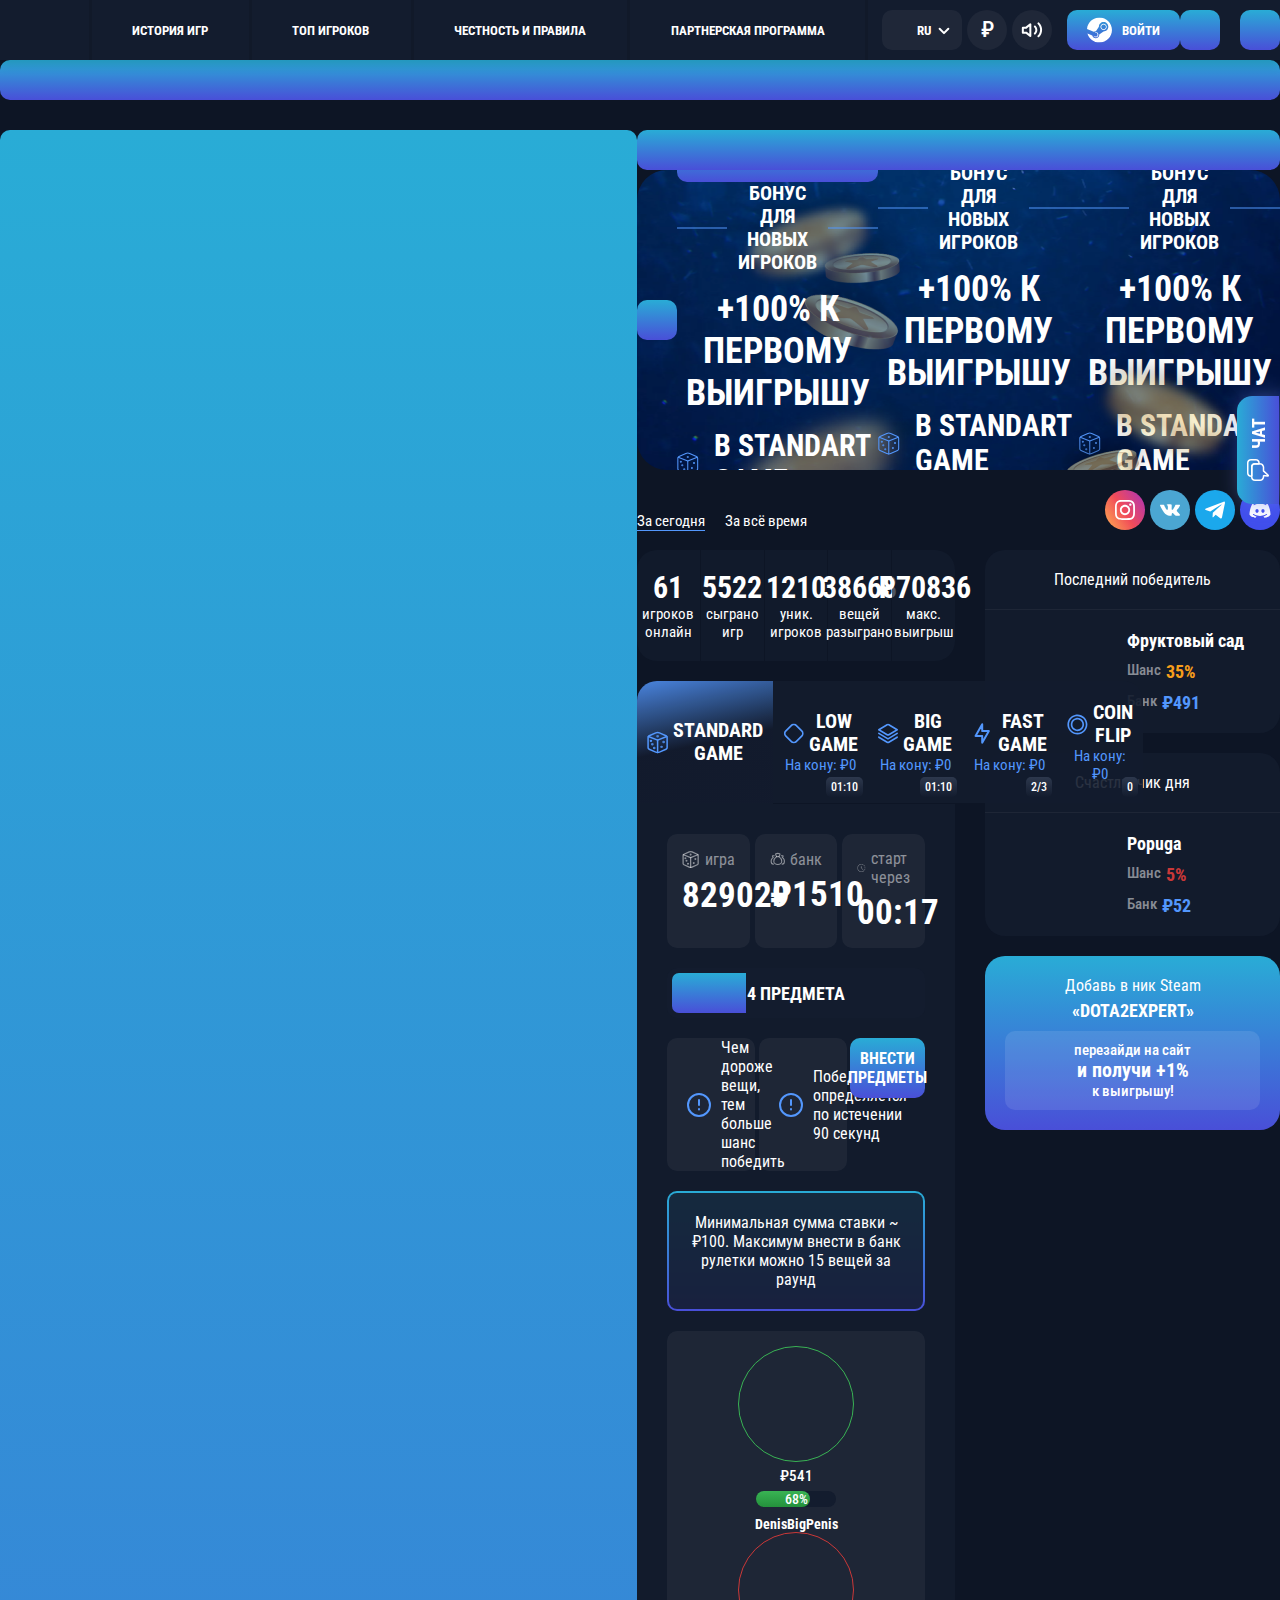
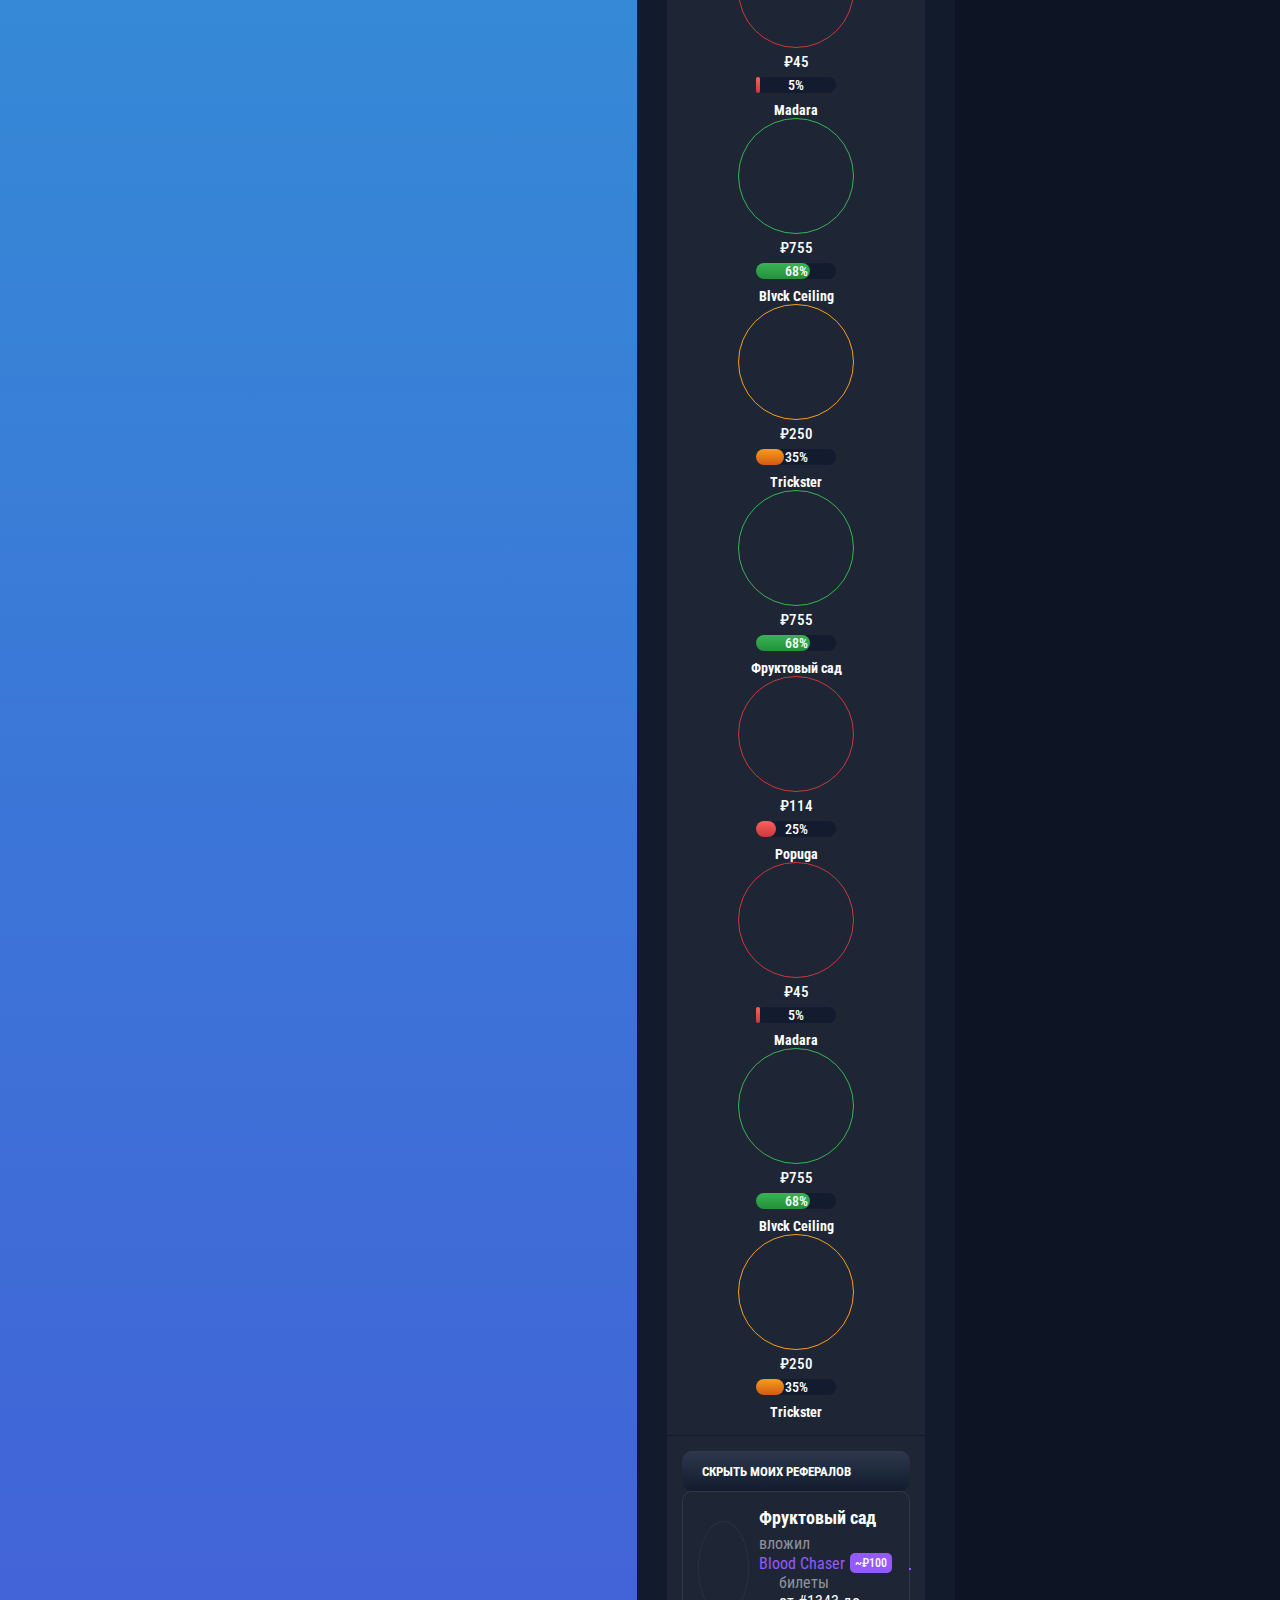
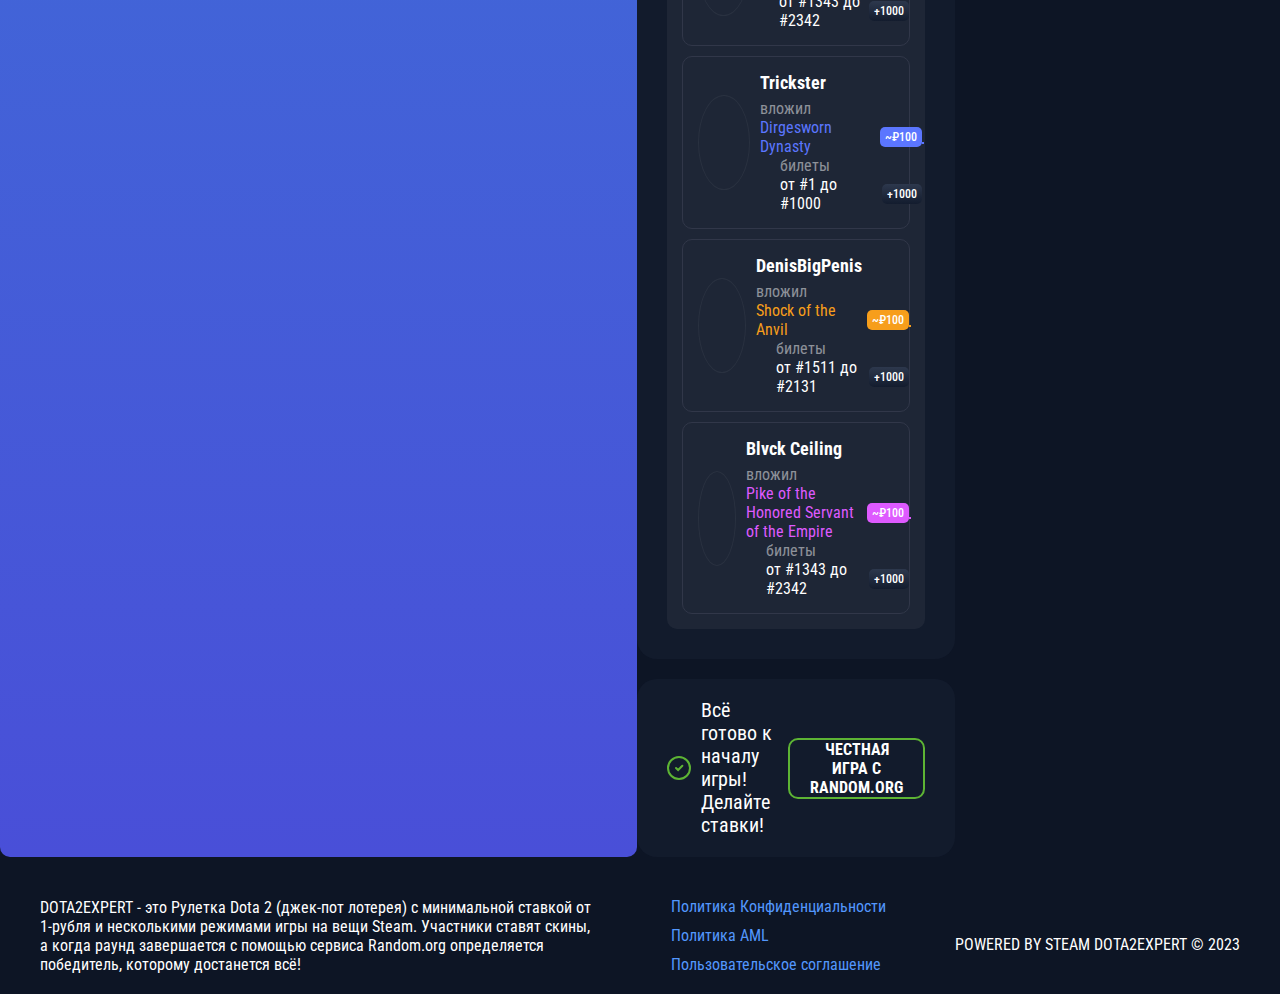
==== commit 82c989fa: "fix link" ====
--- a/index.html
+++ b/index.html
@@ -45,14 +45,14 @@
             </a>
           </li>
           <li>
-            <a href="#">
+            <a href="faq.html">
             <span>
               Честность и Правила
             </span>
             </a>
           </li>
           <li>
-            <a href="#">
+            <a href="ref-1.html">
             <span>
               Партнерская программа
             </span>
@@ -169,7 +169,7 @@
         </span>
       </div>
       <div class="profile-holder">
-        <button class="btn btn-primary btn-small">
+        <a href="lk-wallet.html" class="btn btn-primary btn-small">
           <svg width="25" height="26" viewBox="0 0 25 26" fill="none" xmlns="http://www.w3.org/2000/svg">
             <g clip-path="url(#clip0_1_62)">
               <path d="M14.2517 9.77419C14.2517 8.47086 15.3083 7.41419 16.6108 7.41419C17.9133 7.41419 18.97 8.47086 18.97 9.77336C18.97 11.0767 17.9142 12.1325 16.6108 12.1325C16.6108 12.1325 16.6108 12.1325 16.61 12.1325C15.3075 12.1325 14.2517 11.0767 14.2517 9.77419C14.2517 9.77419 14.2508 9.77419 14.2508 9.77336L14.2517 9.77419ZM19.7425 9.77919C19.7425 8.04502 18.3367 6.63919 16.6025 6.63919C14.8683 6.63919 13.4625 8.04502 13.4625 9.77919C13.4625 11.5134 14.8683 12.9192 16.6025 12.9192C18.3358 12.9167 19.74 11.5117 19.7425 9.77919ZM7.85584 19.4667L6.32167 18.8317C6.75834 19.73 7.66417 20.3384 8.71167 20.3384C9.80917 20.3384 10.7517 19.6709 11.1533 18.7192L11.16 18.7017C11.2892 18.4 11.365 18.0484 11.365 17.68C11.365 16.2159 10.1783 15.0292 8.71417 15.0292C8.37667 15.0292 8.05417 15.0925 7.75751 15.2067L7.77584 15.2009L9.36167 15.8567C10.0717 16.16 10.5608 16.8534 10.5608 17.66C10.5608 18.74 9.68501 19.6159 8.60501 19.6159C8.33501 19.6159 8.07834 19.5609 7.84417 19.4625L7.85667 19.4675L7.85584 19.4667ZM12.4783 0.503357C5.93084 0.50419 0.560839 5.54169 0.0300058 11.9517L0.0266724 11.9967L6.72501 14.765C7.28167 14.38 7.97084 14.1509 8.71417 14.1509C8.71501 14.1509 8.71584 14.1509 8.71584 14.1509C8.78167 14.1509 8.84584 14.155 8.91167 14.1575L11.8908 9.84419V9.78252C11.8933 7.18252 14.0017 5.07586 16.6017 5.07586C19.2033 5.07586 21.3125 7.18502 21.3125 9.78669C21.3125 12.3884 19.2033 14.4975 16.6017 14.4975H16.4925L12.2475 17.5292C12.2475 17.5834 12.2517 17.6384 12.2517 17.695C12.2517 17.6959 12.2517 17.6967 12.2517 17.6975C12.2517 19.6492 10.6692 21.2317 8.71751 21.2317C7.01167 21.2317 5.58751 20.0225 5.25667 18.415L5.25251 18.3925L0.456672 16.4067C1.99084 21.6942 6.79084 25.4942 12.4775 25.4942C19.3783 25.4942 24.9725 19.9 24.9725 12.9992C24.9725 6.09836 19.3783 0.50419 12.4775 0.50419L12.4783 0.503357Z" fill="white"/>
--- a/css/all.css
+++ b/css/all.css
@@ -527,6 +527,7 @@
         header .nav-box .nav {
           flex-direction: column;
           align-items: flex-start;
+          justify-content: flex-start;
           border-bottom: 1px solid rgba(255, 255, 255, 0.05);
           margin-bottom: 20px; }
           header .nav-box .nav > li {
